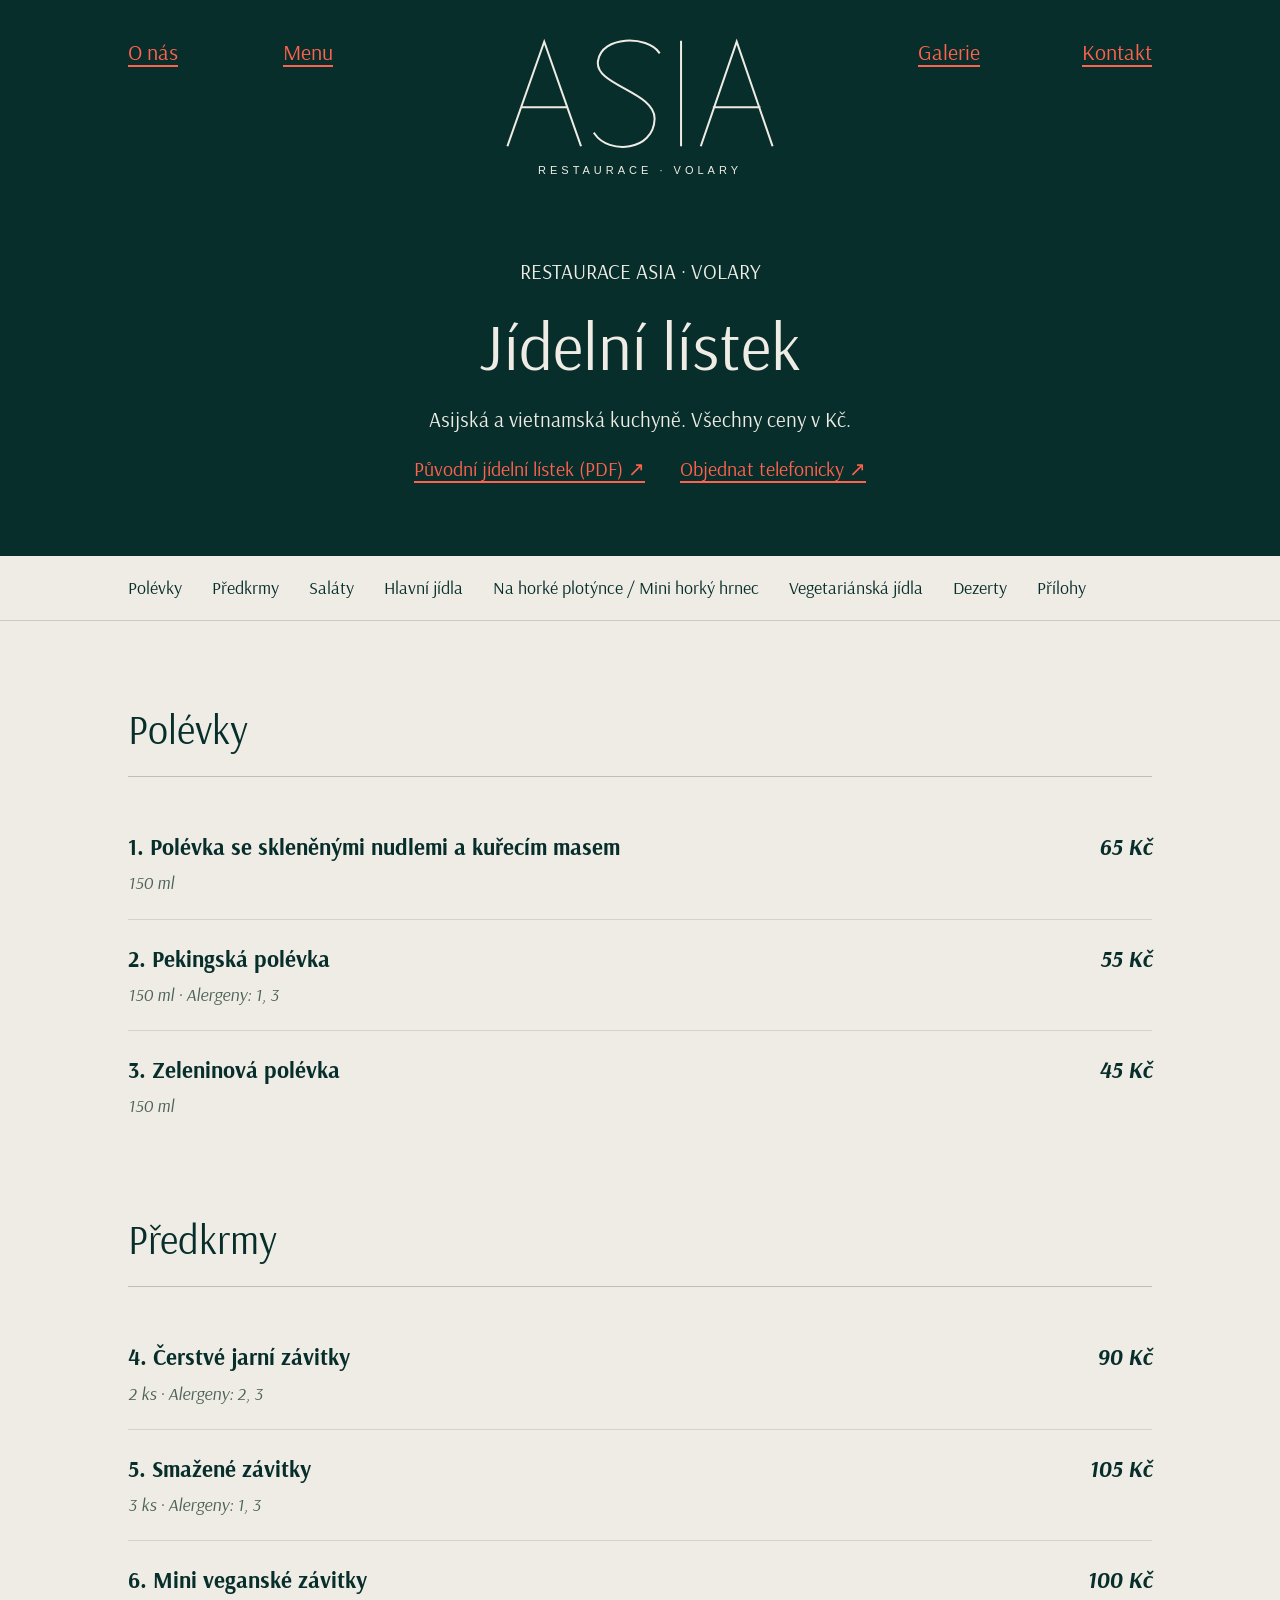
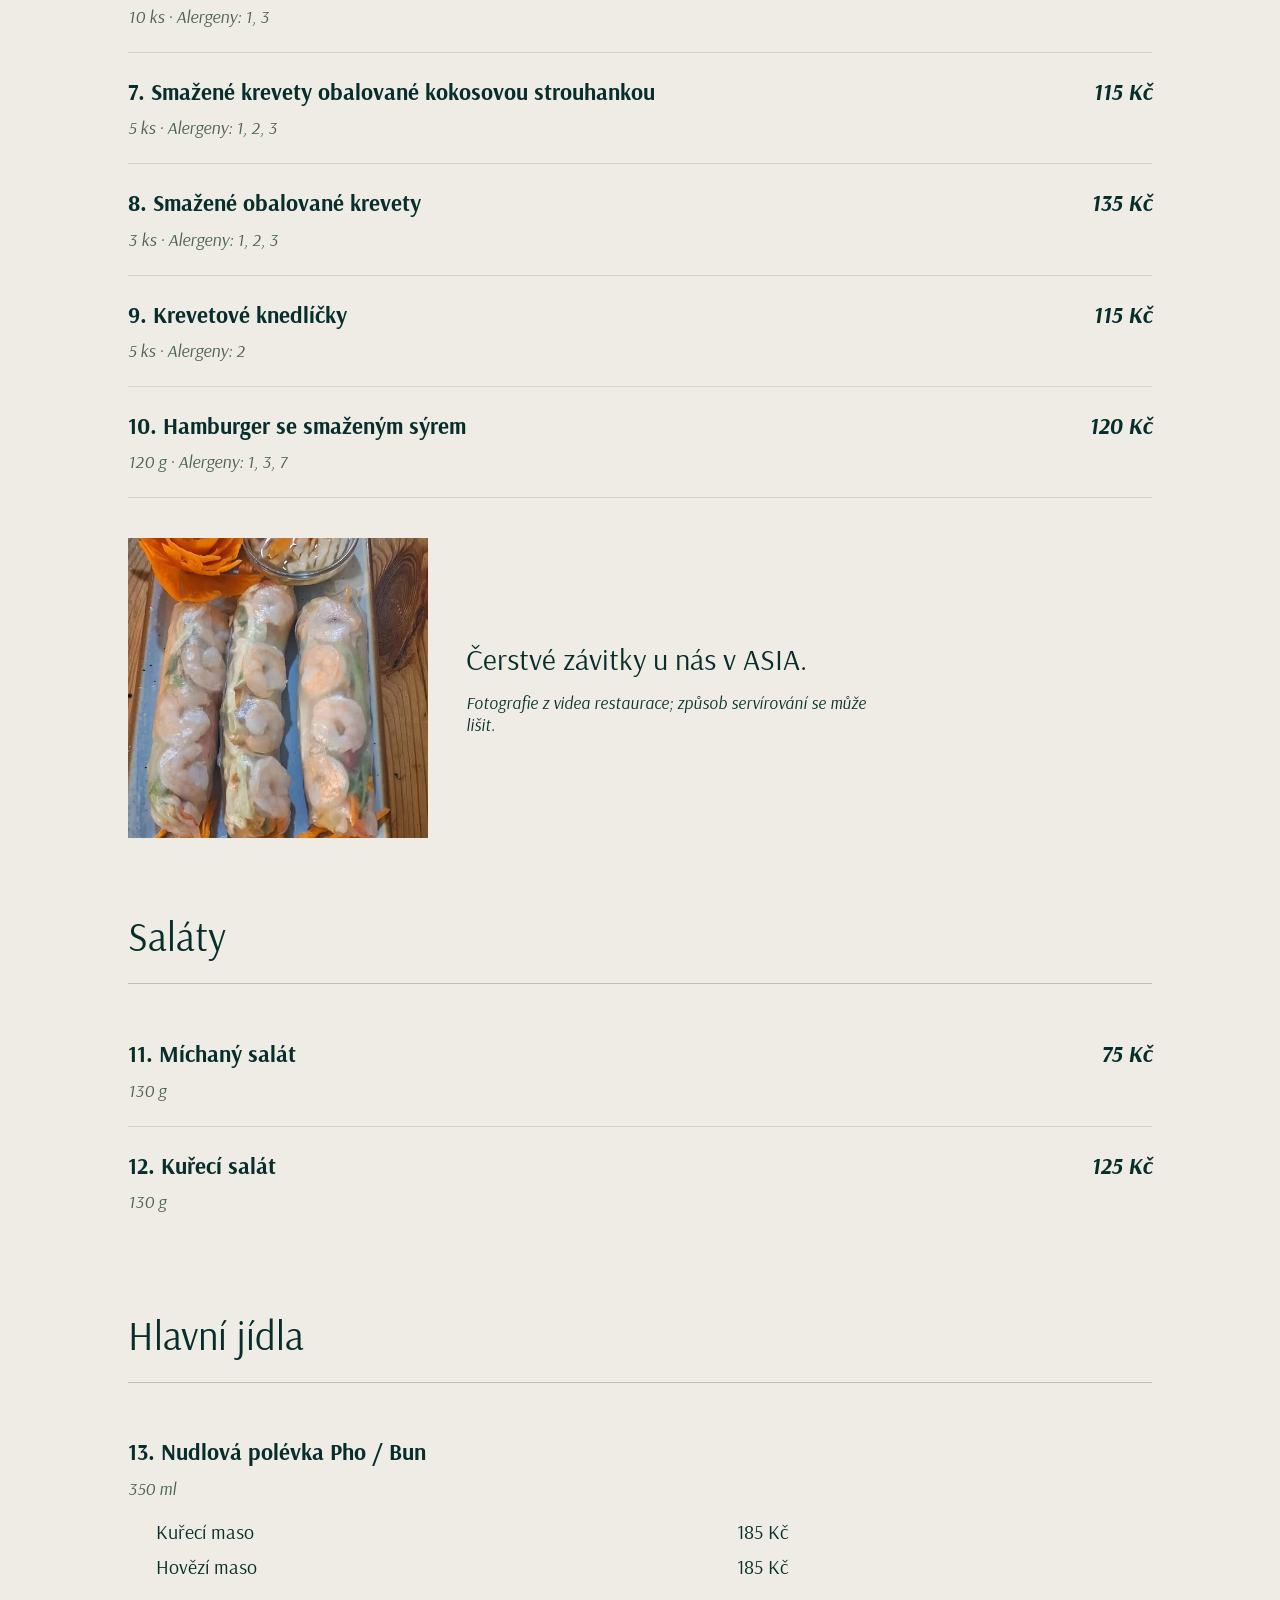
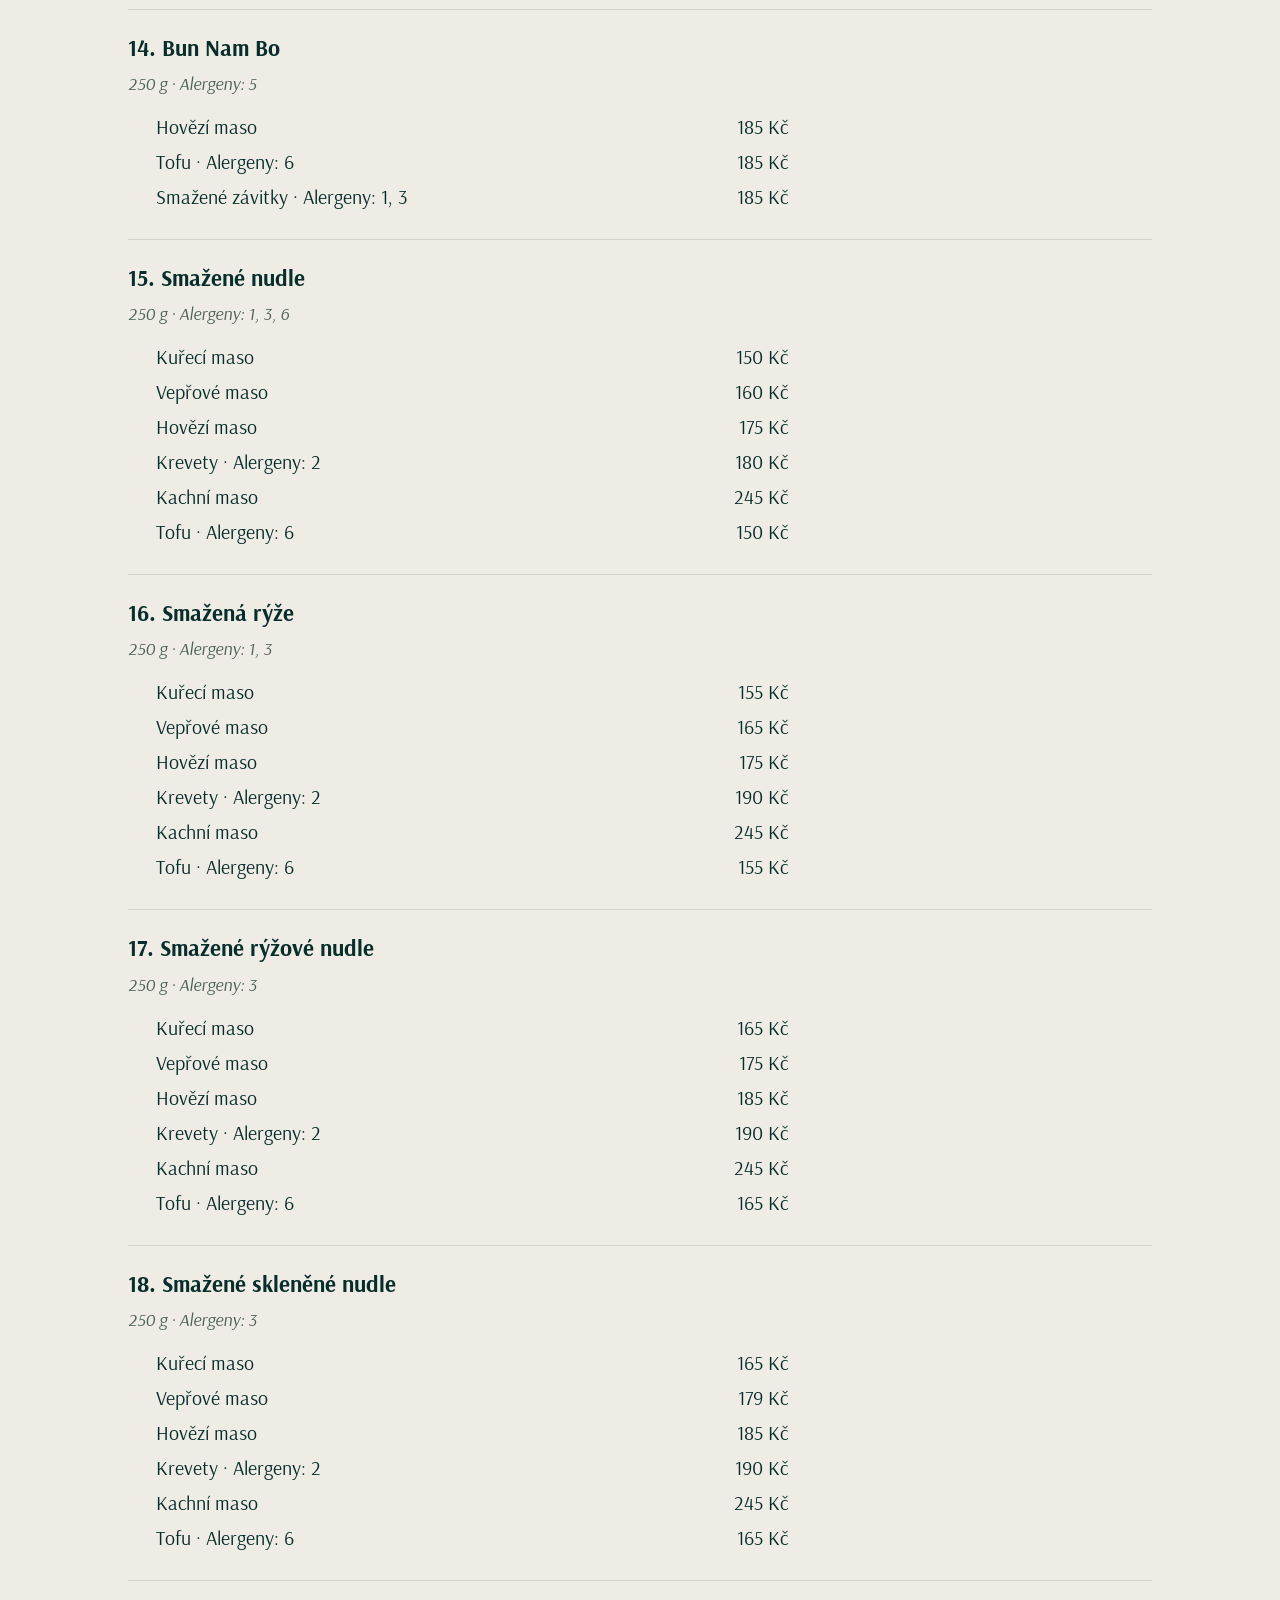
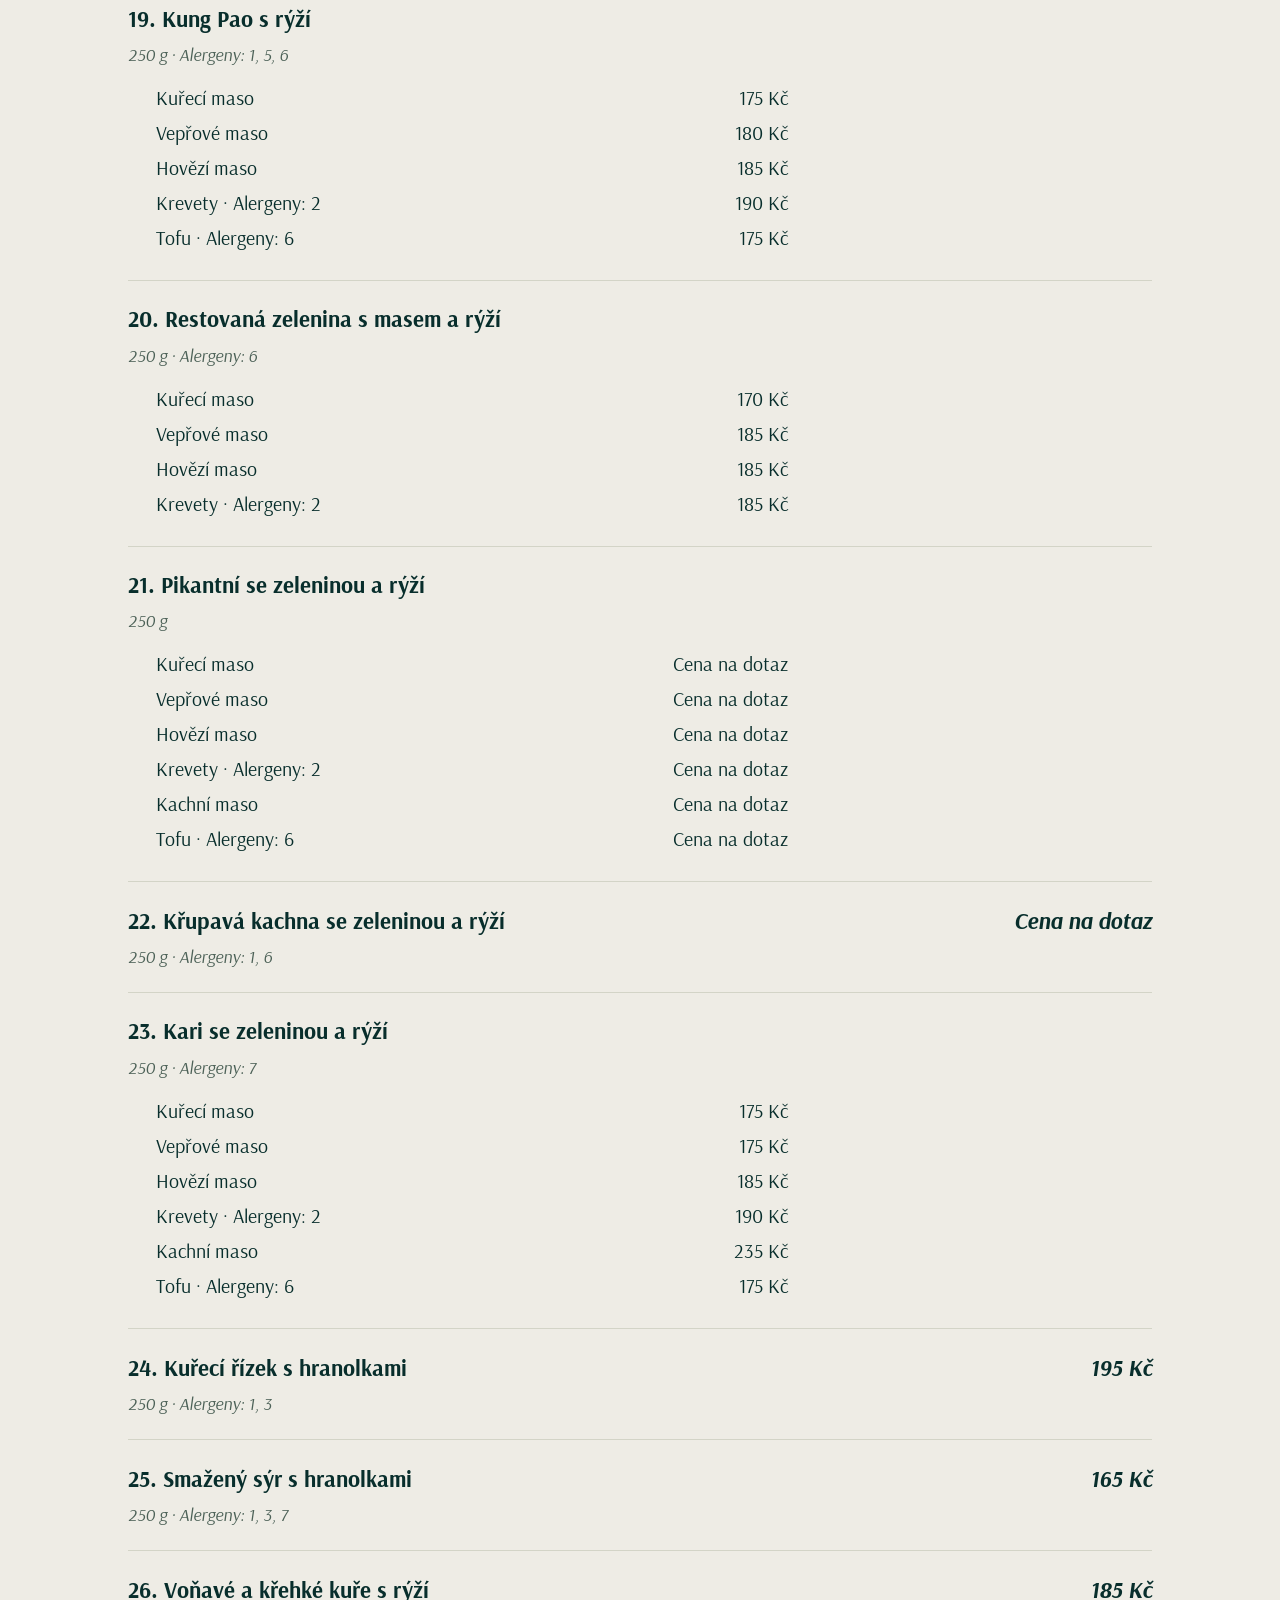
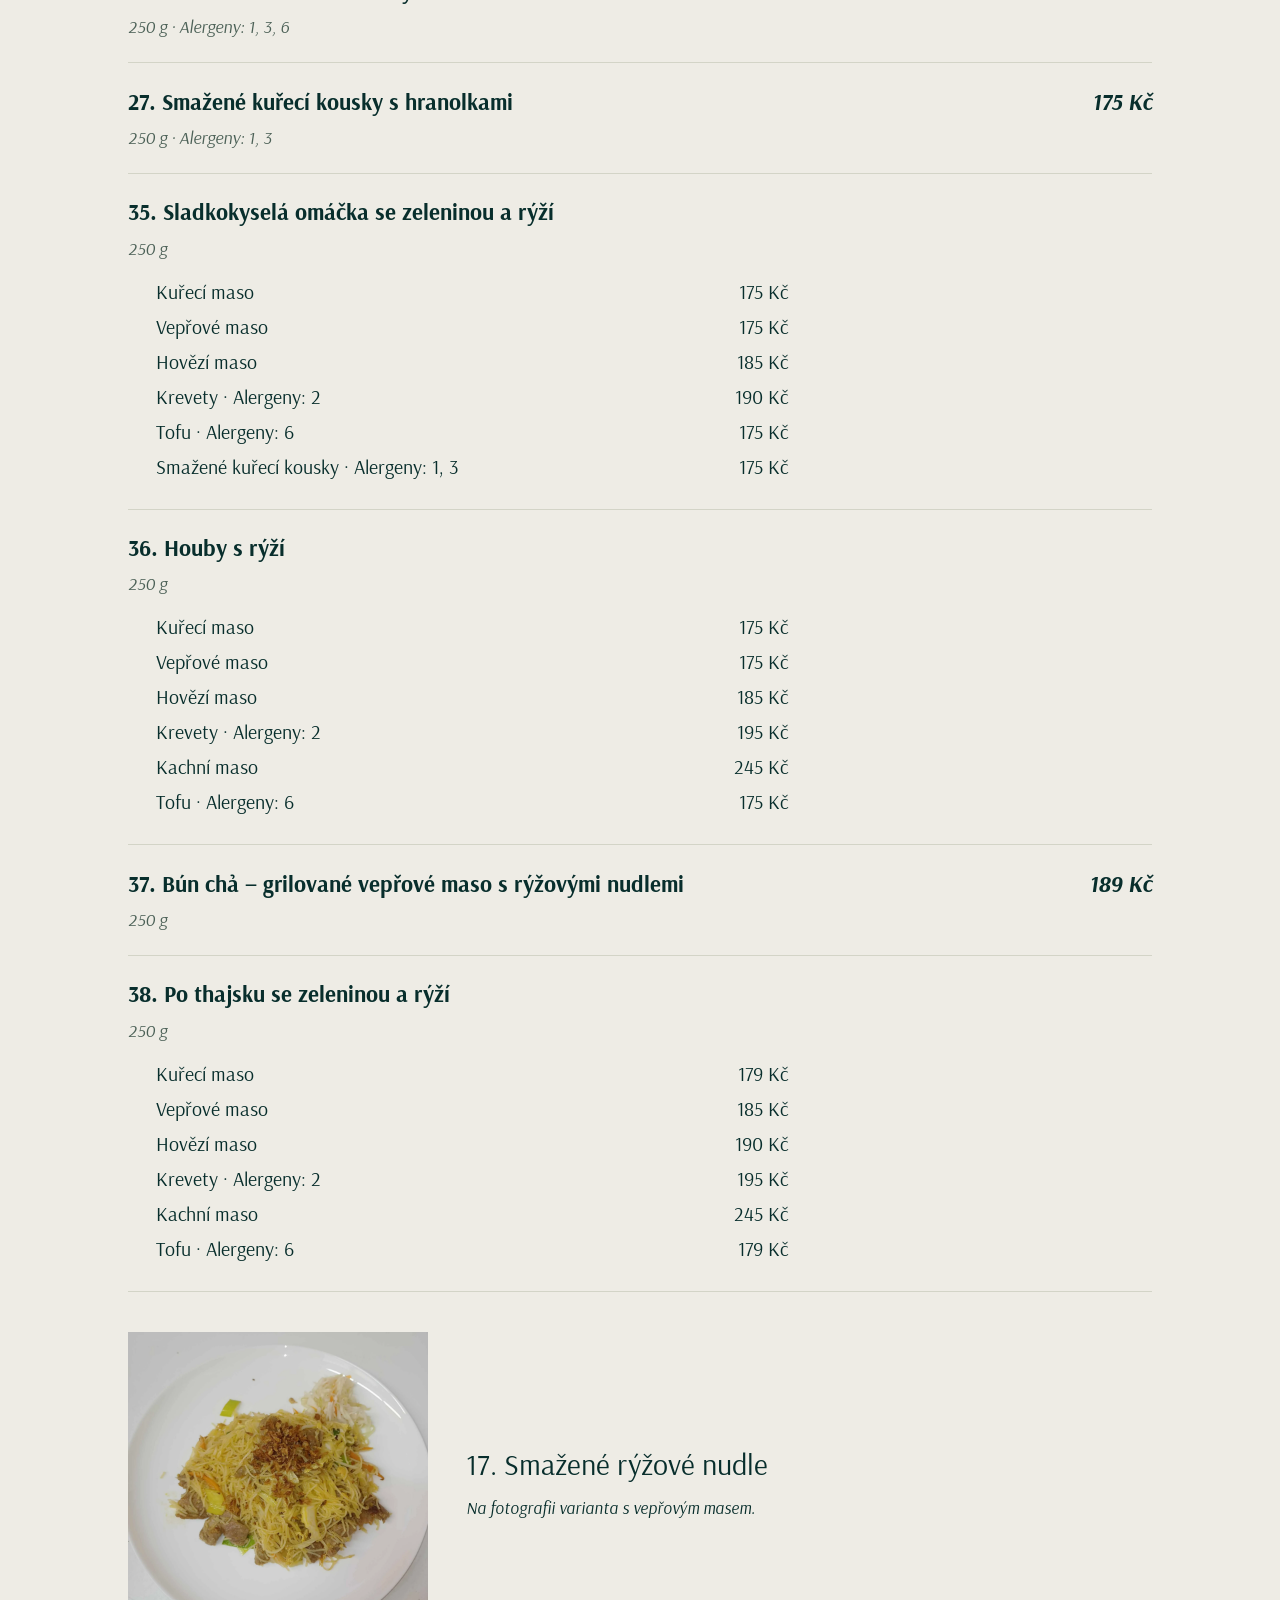
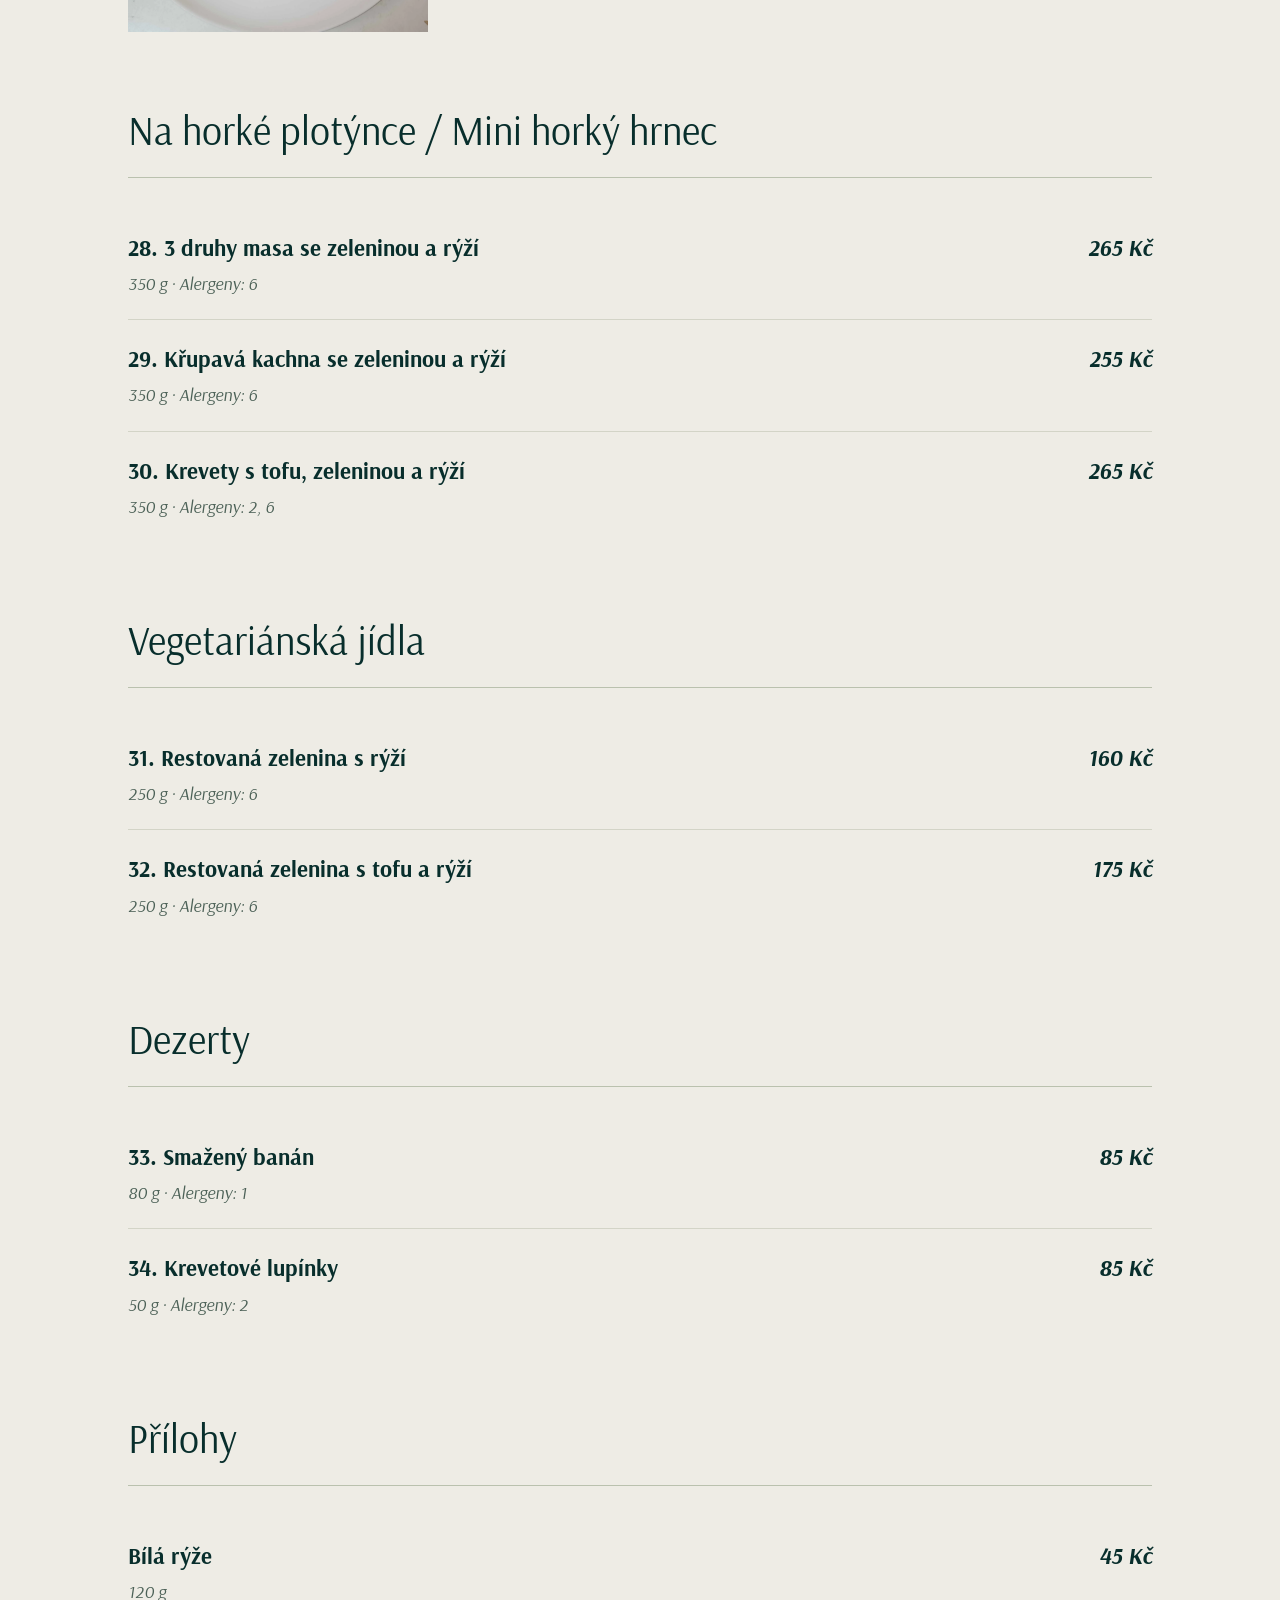
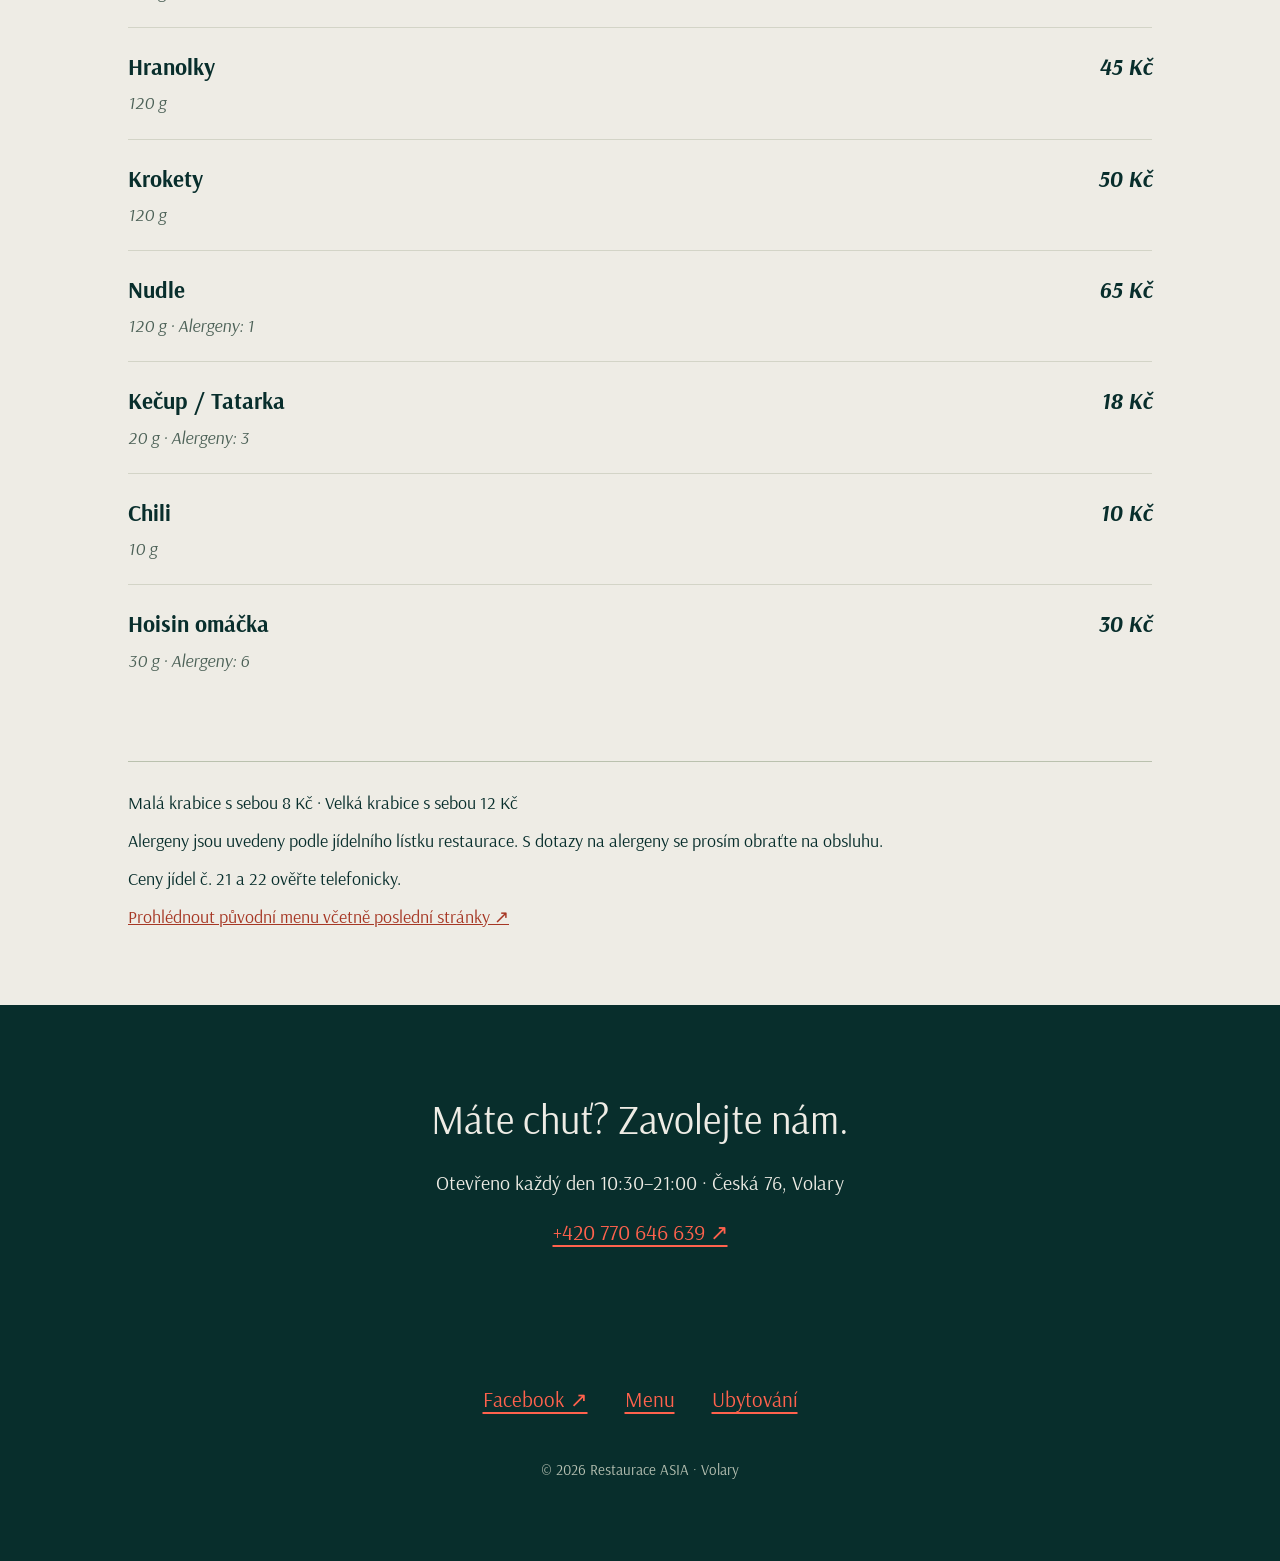
==== menu.html @ a1e53cc4 "add" ====
<!doctype html>
<html lang="cs" class="menu-route"><head><meta charset="utf-8"><meta name="viewport" content="width=device-width, initial-scale=1"><meta name="theme-color" content="#082e2c"><title>Menu · Restaurace ASIA, Volary</title><meta name="description" content="Kompletní jídelní lístek Restaurace ASIA: polévky, závitky, vietnamská a asijská jídla, přílohy a dezerty. Česká 76, Volary."><link rel="icon" href="./assets/favicon.svg" type="image/svg+xml"><link rel="preload" href="./fonts/Arsenal-Regular.woff2" as="font" type="font/woff2" crossorigin><link rel="stylesheet" href="./styles.css"><script src="./app.js" defer></script></head>
<body class="menu-page"><a class="skip-link" href="#main">Přejít k obsahu</a>  <header class="site-header frame">
    <nav class="nav-left" aria-label="Hlavní navigace">
      <a class="text-link" href="./index.html#o-nas">O nás</a>
      <a class="text-link" href="./menu.html" aria-current="page">Menu</a>
    </nav>
    <a class="brand" href="./index.html" aria-label="Restaurace ASIA — úvod">
      <img src="./assets/asia-mark.svg" alt="ASIA" width="296" height="124">
      <span>RESTAURACE · VOLARY</span>
    </a>
    <nav class="nav-right" aria-label="Další navigace">
      <a class="text-link" href="./index.html#galerie">Galerie</a>
      <a class="text-link" href="./index.html#kontakt">Kontakt</a>
    </nav>
    <button class="nav-toggle" type="button" aria-label="Otevřít navigaci" aria-expanded="false" aria-controls="mobile-nav"><span></span><span></span><span></span></button>
    <nav id="mobile-nav" class="mobile-nav" aria-label="Navigace na telefonu" hidden>
      <a href="./index.html#o-nas">O nás</a><a href="./menu.html" aria-current="page">Menu</a><a href="./index.html#galerie">Galerie</a><a href="./index.html#ubytovani">Ubytování</a><a href="./index.html#kontakt">Kontakt</a><a class="mobile-order" href="tel:+420770646639">Objednat telefonicky ↗</a>
    </nav>
  </header>
<main id="main" class="menu-document"><div class="menu-document-header frame"><p class="eyebrow">Restaurace ASIA · Volary</p><h1>Jídelní lístek</h1><p>Asijská a vietnamská kuchyně. Všechny ceny v Kč.</p><div class="document-links"><a class="text-link" href="./assets/menu-restaurace-asia.pdf" target="_blank" rel="noopener">Původní jídelní lístek (PDF) ↗</a><a class="text-link" href="tel:+420770646639">Objednat telefonicky ↗</a></div></div><nav class="menu-category-nav" aria-label="Kategorie jídelního lístku"><a href="#menu-soups">Polévky</a><a href="#menu-starters">Předkrmy</a><a href="#menu-salads">Saláty</a><a href="#menu-main">Hlavní jídla</a><a href="#menu-hotplate">Na horké plotýnce / Mini horký hrnec</a><a href="#menu-vegetarian">Vegetariánská jídla</a><a href="#menu-desserts">Dezerty</a><a href="#menu-sides">Přílohy</a></nav><div class="menu-paper"><div class="frame"><section class="menu-category" id="menu-soups" aria-labelledby="heading-soups"><h2 id="heading-soups">Polévky</h2><article class="document-dish" data-menu-id="1"><div class="dish-heading"><h3>1. Polévka se skleněnými nudlemi a kuřecím masem</h3><span class="dish-price">65 Kč</span></div><p class="dish-meta">150 ml</p></article><article class="document-dish" data-menu-id="2"><div class="dish-heading"><h3>2. Pekingská polévka</h3><span class="dish-price">55 Kč</span></div><p class="dish-meta">150 ml · Alergeny: 1, 3</p></article><article class="document-dish" data-menu-id="3"><div class="dish-heading"><h3>3. Zeleninová polévka</h3><span class="dish-price">45 Kč</span></div><p class="dish-meta">150 ml</p></article></section><section class="menu-category" id="menu-starters" aria-labelledby="heading-starters"><h2 id="heading-starters">Předkrmy</h2><article class="document-dish" data-menu-id="4"><div class="dish-heading"><h3>4. Čerstvé jarní závitky</h3><span class="dish-price">90 Kč</span></div><p class="dish-meta">2 ks · Alergeny: 2, 3</p></article><article class="document-dish" data-menu-id="5"><div class="dish-heading"><h3>5. Smažené závitky</h3><span class="dish-price">105 Kč</span></div><p class="dish-meta">3 ks · Alergeny: 1, 3</p></article><article class="document-dish" data-menu-id="6"><div class="dish-heading"><h3>6. Mini veganské závitky</h3><span class="dish-price">100 Kč</span></div><p class="dish-meta">10 ks · Alergeny: 1, 3</p></article><article class="document-dish" data-menu-id="7"><div class="dish-heading"><h3>7. Smažené krevety obalované kokosovou strouhankou</h3><span class="dish-price">115 Kč</span></div><p class="dish-meta">5 ks · Alergeny: 1, 2, 3</p></article><article class="document-dish" data-menu-id="8"><div class="dish-heading"><h3>8. Smažené obalované krevety</h3><span class="dish-price">135 Kč</span></div><p class="dish-meta">3 ks · Alergeny: 1, 2, 3</p></article><article class="document-dish" data-menu-id="9"><div class="dish-heading"><h3>9. Krevetové knedlíčky</h3><span class="dish-price">115 Kč</span></div><p class="dish-meta">5 ks · Alergeny: 2</p></article><article class="document-dish" data-menu-id="10"><div class="dish-heading"><h3>10. Hamburger se smaženým sýrem</h3><span class="dish-price">120 Kč</span></div><p class="dish-meta">120 g · Alergeny: 1, 3, 7</p></article><figure class="document-photo"><img src="./assets/fresh-rolls.webp" alt="Čerstvé jarní závitky z videa restaurace" width="720" height="1280" loading="lazy"><figcaption>Čerstvé závitky u nás v ASIA.<small>Fotografie z videa restaurace; způsob servírování se může lišit.</small></figcaption></figure></section><section class="menu-category" id="menu-salads" aria-labelledby="heading-salads"><h2 id="heading-salads">Saláty</h2><article class="document-dish" data-menu-id="11"><div class="dish-heading"><h3>11. Míchaný salát</h3><span class="dish-price">75 Kč</span></div><p class="dish-meta">130 g</p></article><article class="document-dish" data-menu-id="12"><div class="dish-heading"><h3>12. Kuřecí salát</h3><span class="dish-price">125 Kč</span></div><p class="dish-meta">130 g</p></article></section><section class="menu-category" id="menu-main" aria-labelledby="heading-main"><h2 id="heading-main">Hlavní jídla</h2><article class="document-dish" data-menu-id="13"><div class="dish-heading"><h3>13. Nudlová polévka Pho / Bun</h3></div><p class="dish-meta">350 ml</p><ul class="variant-list"><li><span>Kuřecí maso</span><span class="variant-price">185 Kč</span></li><li><span>Hovězí maso</span><span class="variant-price">185 Kč</span></li></ul></article><article class="document-dish" data-menu-id="14"><div class="dish-heading"><h3>14. Bun Nam Bo</h3></div><p class="dish-meta">250 g · Alergeny: 5</p><ul class="variant-list"><li><span>Hovězí maso</span><span class="variant-price">185 Kč</span></li><li><span>Tofu · Alergeny: 6</span><span class="variant-price">185 Kč</span></li><li><span>Smažené závitky · Alergeny: 1, 3</span><span class="variant-price">185 Kč</span></li></ul></article><article class="document-dish" data-menu-id="15"><div class="dish-heading"><h3>15. Smažené nudle</h3></div><p class="dish-meta">250 g · Alergeny: 1, 3, 6</p><ul class="variant-list"><li><span>Kuřecí maso</span><span class="variant-price">150 Kč</span></li><li><span>Vepřové maso</span><span class="variant-price">160 Kč</span></li><li><span>Hovězí maso</span><span class="variant-price">175 Kč</span></li><li><span>Krevety · Alergeny: 2</span><span class="variant-price">180 Kč</span></li><li><span>Kachní maso</span><span class="variant-price">245 Kč</span></li><li><span>Tofu · Alergeny: 6</span><span class="variant-price">150 Kč</span></li></ul></article><article class="document-dish" data-menu-id="16"><div class="dish-heading"><h3>16. Smažená rýže</h3></div><p class="dish-meta">250 g · Alergeny: 1, 3</p><ul class="variant-list"><li><span>Kuřecí maso</span><span class="variant-price">155 Kč</span></li><li><span>Vepřové maso</span><span class="variant-price">165 Kč</span></li><li><span>Hovězí maso</span><span class="variant-price">175 Kč</span></li><li><span>Krevety · Alergeny: 2</span><span class="variant-price">190 Kč</span></li><li><span>Kachní maso</span><span class="variant-price">245 Kč</span></li><li><span>Tofu · Alergeny: 6</span><span class="variant-price">155 Kč</span></li></ul></article><article class="document-dish" data-menu-id="17"><div class="dish-heading"><h3>17. Smažené rýžové nudle</h3></div><p class="dish-meta">250 g · Alergeny: 3</p><ul class="variant-list"><li><span>Kuřecí maso</span><span class="variant-price">165 Kč</span></li><li><span>Vepřové maso</span><span class="variant-price">175 Kč</span></li><li><span>Hovězí maso</span><span class="variant-price">185 Kč</span></li><li><span>Krevety · Alergeny: 2</span><span class="variant-price">190 Kč</span></li><li><span>Kachní maso</span><span class="variant-price">245 Kč</span></li><li><span>Tofu · Alergeny: 6</span><span class="variant-price">165 Kč</span></li></ul></article><article class="document-dish" data-menu-id="18"><div class="dish-heading"><h3>18. Smažené skleněné nudle</h3></div><p class="dish-meta">250 g · Alergeny: 3</p><ul class="variant-list"><li><span>Kuřecí maso</span><span class="variant-price">165 Kč</span></li><li><span>Vepřové maso</span><span class="variant-price">179 Kč</span></li><li><span>Hovězí maso</span><span class="variant-price">185 Kč</span></li><li><span>Krevety · Alergeny: 2</span><span class="variant-price">190 Kč</span></li><li><span>Kachní maso</span><span class="variant-price">245 Kč</span></li><li><span>Tofu · Alergeny: 6</span><span class="variant-price">165 Kč</span></li></ul></article><article class="document-dish" data-menu-id="19"><div class="dish-heading"><h3>19. Kung Pao s rýží</h3></div><p class="dish-meta">250 g · Alergeny: 1, 5, 6</p><ul class="variant-list"><li><span>Kuřecí maso</span><span class="variant-price">175 Kč</span></li><li><span>Vepřové maso</span><span class="variant-price">180 Kč</span></li><li><span>Hovězí maso</span><span class="variant-price">185 Kč</span></li><li><span>Krevety · Alergeny: 2</span><span class="variant-price">190 Kč</span></li><li><span>Tofu · Alergeny: 6</span><span class="variant-price">175 Kč</span></li></ul></article><article class="document-dish" data-menu-id="20"><div class="dish-heading"><h3>20. Restovaná zelenina s masem a rýží</h3></div><p class="dish-meta">250 g · Alergeny: 6</p><ul class="variant-list"><li><span>Kuřecí maso</span><span class="variant-price">170 Kč</span></li><li><span>Vepřové maso</span><span class="variant-price">185 Kč</span></li><li><span>Hovězí maso</span><span class="variant-price">185 Kč</span></li><li><span>Krevety · Alergeny: 2</span><span class="variant-price">185 Kč</span></li></ul></article><article class="document-dish" data-menu-id="21"><div class="dish-heading"><h3>21. Pikantní se zeleninou a rýží</h3></div><p class="dish-meta">250 g</p><ul class="variant-list"><li><span>Kuřecí maso</span><span class="variant-price">Cena na dotaz</span></li><li><span>Vepřové maso</span><span class="variant-price">Cena na dotaz</span></li><li><span>Hovězí maso</span><span class="variant-price">Cena na dotaz</span></li><li><span>Krevety · Alergeny: 2</span><span class="variant-price">Cena na dotaz</span></li><li><span>Kachní maso</span><span class="variant-price">Cena na dotaz</span></li><li><span>Tofu · Alergeny: 6</span><span class="variant-price">Cena na dotaz</span></li></ul></article><article class="document-dish" data-menu-id="22"><div class="dish-heading"><h3>22. Křupavá kachna se zeleninou a rýží</h3><span class="dish-price">Cena na dotaz</span></div><p class="dish-meta">250 g · Alergeny: 1, 6</p></article><article class="document-dish" data-menu-id="23"><div class="dish-heading"><h3>23. Kari se zeleninou a rýží</h3></div><p class="dish-meta">250 g · Alergeny: 7</p><ul class="variant-list"><li><span>Kuřecí maso</span><span class="variant-price">175 Kč</span></li><li><span>Vepřové maso</span><span class="variant-price">175 Kč</span></li><li><span>Hovězí maso</span><span class="variant-price">185 Kč</span></li><li><span>Krevety · Alergeny: 2</span><span class="variant-price">190 Kč</span></li><li><span>Kachní maso</span><span class="variant-price">235 Kč</span></li><li><span>Tofu · Alergeny: 6</span><span class="variant-price">175 Kč</span></li></ul></article><article class="document-dish" data-menu-id="24"><div class="dish-heading"><h3>24. Kuřecí řízek s hranolkami</h3><span class="dish-price">195 Kč</span></div><p class="dish-meta">250 g · Alergeny: 1, 3</p></article><article class="document-dish" data-menu-id="25"><div class="dish-heading"><h3>25. Smažený sýr s hranolkami</h3><span class="dish-price">165 Kč</span></div><p class="dish-meta">250 g · Alergeny: 1, 3, 7</p></article><article class="document-dish" data-menu-id="26"><div class="dish-heading"><h3>26. Voňavé a křehké kuře s rýží</h3><span class="dish-price">185 Kč</span></div><p class="dish-meta">250 g · Alergeny: 1, 3, 6</p></article><article class="document-dish" data-menu-id="27"><div class="dish-heading"><h3>27. Smažené kuřecí kousky s hranolkami</h3><span class="dish-price">175 Kč</span></div><p class="dish-meta">250 g · Alergeny: 1, 3</p></article><article class="document-dish" data-menu-id="35"><div class="dish-heading"><h3>35. Sladkokyselá omáčka se zeleninou a rýží</h3></div><p class="dish-meta">250 g</p><ul class="variant-list"><li><span>Kuřecí maso</span><span class="variant-price">175 Kč</span></li><li><span>Vepřové maso</span><span class="variant-price">175 Kč</span></li><li><span>Hovězí maso</span><span class="variant-price">185 Kč</span></li><li><span>Krevety · Alergeny: 2</span><span class="variant-price">190 Kč</span></li><li><span>Tofu · Alergeny: 6</span><span class="variant-price">175 Kč</span></li><li><span>Smažené kuřecí kousky · Alergeny: 1, 3</span><span class="variant-price">175 Kč</span></li></ul></article><article class="document-dish" data-menu-id="36"><div class="dish-heading"><h3>36. Houby s rýží</h3></div><p class="dish-meta">250 g</p><ul class="variant-list"><li><span>Kuřecí maso</span><span class="variant-price">175 Kč</span></li><li><span>Vepřové maso</span><span class="variant-price">175 Kč</span></li><li><span>Hovězí maso</span><span class="variant-price">185 Kč</span></li><li><span>Krevety · Alergeny: 2</span><span class="variant-price">195 Kč</span></li><li><span>Kachní maso</span><span class="variant-price">245 Kč</span></li><li><span>Tofu · Alergeny: 6</span><span class="variant-price">175 Kč</span></li></ul></article><article class="document-dish" data-menu-id="37"><div class="dish-heading"><h3>37. Bún chả – grilované vepřové maso s rýžovými nudlemi</h3><span class="dish-price">189 Kč</span></div><p class="dish-meta">250 g</p></article><article class="document-dish" data-menu-id="38"><div class="dish-heading"><h3>38. Po thajsku se zeleninou a rýží</h3></div><p class="dish-meta">250 g</p><ul class="variant-list"><li><span>Kuřecí maso</span><span class="variant-price">179 Kč</span></li><li><span>Vepřové maso</span><span class="variant-price">185 Kč</span></li><li><span>Hovězí maso</span><span class="variant-price">190 Kč</span></li><li><span>Krevety · Alergeny: 2</span><span class="variant-price">195 Kč</span></li><li><span>Kachní maso</span><span class="variant-price">245 Kč</span></li><li><span>Tofu · Alergeny: 6</span><span class="variant-price">179 Kč</span></li></ul></article><figure class="document-photo"><img src="./assets/rice-noodles.webp" alt="Smažené rýžové nudle s vepřovým masem a zeleninou" width="1800" height="1800" loading="lazy"><figcaption>17. Smažené rýžové nudle<small>Na fotografii varianta s vepřovým masem.</small></figcaption></figure></section><section class="menu-category" id="menu-hotplate" aria-labelledby="heading-hotplate"><h2 id="heading-hotplate">Na horké plotýnce / Mini horký hrnec</h2><article class="document-dish" data-menu-id="28"><div class="dish-heading"><h3>28. 3 druhy masa se zeleninou a rýží</h3><span class="dish-price">265 Kč</span></div><p class="dish-meta">350 g · Alergeny: 6</p></article><article class="document-dish" data-menu-id="29"><div class="dish-heading"><h3>29. Křupavá kachna se zeleninou a rýží</h3><span class="dish-price">255 Kč</span></div><p class="dish-meta">350 g · Alergeny: 6</p></article><article class="document-dish" data-menu-id="30"><div class="dish-heading"><h3>30. Krevety s tofu, zeleninou a rýží</h3><span class="dish-price">265 Kč</span></div><p class="dish-meta">350 g · Alergeny: 2, 6</p></article></section><section class="menu-category" id="menu-vegetarian" aria-labelledby="heading-vegetarian"><h2 id="heading-vegetarian">Vegetariánská jídla</h2><article class="document-dish" data-menu-id="31"><div class="dish-heading"><h3>31. Restovaná zelenina s rýží</h3><span class="dish-price">160 Kč</span></div><p class="dish-meta">250 g · Alergeny: 6</p></article><article class="document-dish" data-menu-id="32"><div class="dish-heading"><h3>32. Restovaná zelenina s tofu a rýží</h3><span class="dish-price">175 Kč</span></div><p class="dish-meta">250 g · Alergeny: 6</p></article></section><section class="menu-category" id="menu-desserts" aria-labelledby="heading-desserts"><h2 id="heading-desserts">Dezerty</h2><article class="document-dish" data-menu-id="33"><div class="dish-heading"><h3>33. Smažený banán</h3><span class="dish-price">85 Kč</span></div><p class="dish-meta">80 g · Alergeny: 1</p></article><article class="document-dish" data-menu-id="34"><div class="dish-heading"><h3>34. Krevetové lupínky</h3><span class="dish-price">85 Kč</span></div><p class="dish-meta">50 g · Alergeny: 2</p></article></section><section class="menu-category" id="menu-sides" aria-labelledby="heading-sides"><h2 id="heading-sides">Přílohy</h2><article class="document-dish" data-menu-id="rice"><div class="dish-heading"><h3>Bílá rýže</h3><span class="dish-price">45 Kč</span></div><p class="dish-meta">120 g</p></article><article class="document-dish" data-menu-id="fries"><div class="dish-heading"><h3>Hranolky</h3><span class="dish-price">45 Kč</span></div><p class="dish-meta">120 g</p></article><article class="document-dish" data-menu-id="croquettes"><div class="dish-heading"><h3>Krokety</h3><span class="dish-price">50 Kč</span></div><p class="dish-meta">120 g</p></article><article class="document-dish" data-menu-id="noodles"><div class="dish-heading"><h3>Nudle</h3><span class="dish-price">65 Kč</span></div><p class="dish-meta">120 g · Alergeny: 1</p></article><article class="document-dish" data-menu-id="sauce"><div class="dish-heading"><h3>Kečup / Tatarka</h3><span class="dish-price">18 Kč</span></div><p class="dish-meta">20 g · Alergeny: 3</p></article><article class="document-dish" data-menu-id="chilli"><div class="dish-heading"><h3>Chili</h3><span class="dish-price">10 Kč</span></div><p class="dish-meta">10 g</p></article><article class="document-dish" data-menu-id="hoisin"><div class="dish-heading"><h3>Hoisin omáčka</h3><span class="dish-price">30 Kč</span></div><p class="dish-meta">30 g · Alergeny: 6</p></article></section><div class="menu-footnotes"><p>Malá krabice s sebou 8 Kč · Velká krabice s sebou 12 Kč</p><p>Alergeny jsou uvedeny podle jídelního lístku restaurace. S dotazy na alergeny se prosím obraťte na obsluhu.</p><p>Ceny jídel č. 21 a 22 ověřte telefonicky.</p><p><a href="./assets/menu-restaurace-asia.pdf" target="_blank" rel="noopener">Prohlédnout původní menu včetně poslední stránky ↗</a></p></div></div></div><div class="menu-callout frame"><h2>Máte chuť? Zavolejte nám.</h2><p>Otevřeno každý den 10:30–21:00 · Česká 76, Volary</p><a class="text-link" href="tel:+420770646639">+420 770 646 639 ↗</a></div></main>  <footer class="site-footer frame"><div><a class="text-link" href="https://www.facebook.com/ktngh/?locale=cs_CZ" target="_blank" rel="noopener noreferrer">Facebook ↗</a><a class="text-link" href="./menu.html">Menu</a><a class="text-link" href="./index.html#ubytovani">Ubytování</a></div><p>© <span data-year>2026</span> Restaurace ASIA · Volary</p></footer>
</body></html>
---- styles.css ----
@font-face{font-family:Arsenal;src:url('./fonts/Arsenal-Regular.woff2') format('woff2');font-weight:400;font-style:normal;font-display:swap}
@font-face{font-family:Arsenal;src:url('./fonts/Arsenal-Bold.woff2') format('woff2');font-weight:700;font-style:normal;font-display:swap}
@font-face{font-family:Arsenal;src:url('./fonts/Arsenal-Italic.woff2') format('woff2');font-weight:400;font-style:italic;font-display:swap}
@font-face{font-family:Arsenal;src:url('./fonts/Arsenal-BoldItalic.woff2') format('woff2');font-weight:700;font-style:italic;font-display:swap}
:root{--green:#082e2c;--paper:#eeece5;--coral:#ff624d;--orange:#f39710;--olive:#596946;--wood:#e7decd;--width:1024px;--gutter:24px}
*,*::before,*::after{box-sizing:border-box}html{scroll-behavior:smooth;scroll-padding-top:24px}body{margin:0;background:var(--green);color:var(--paper);font-family:Arsenal,Arial,sans-serif;font-size:22px;line-height:1.45;-webkit-font-smoothing:antialiased}body.modal-open{overflow:hidden}button,a{-webkit-tap-highlight-color:transparent}button,input{font:inherit}button{color:inherit;cursor:pointer}a{color:inherit}img{display:block;max-width:100%;height:auto}h1,h2,h3,p,figure{margin:0}h1,h2,h3{font-weight:400}button{border:0;background:none}::selection{background:var(--coral);color:var(--green)}:focus-visible{outline:2px solid var(--coral);outline-offset:6px}a,button{touch-action:manipulation}.frame{width:min(var(--width),calc(100% - var(--gutter)*2));margin-inline:auto}.centered{text-align:center}.text-link{color:var(--coral);text-decoration:underline;text-decoration-thickness:2px;text-underline-offset:5px;transition:color .2s,text-underline-offset .2s}.text-link:hover{color:var(--orange);text-underline-offset:9px}.skip-link{position:fixed;top:-100px;left:12px;z-index:20;background:var(--paper);color:var(--green);padding:10px 18px}.skip-link:focus{top:12px}.eyebrow{text-transform:uppercase;font-size:18px;font-weight:400;line-height:1.4}.statement{font-size:40px;line-height:1.24;letter-spacing:-.35px}.light-surface{background:var(--paper);color:var(--green)}.warm-surface{background:var(--wood);color:var(--green)}.light-surface .text-link,.warm-surface .text-link{color:#aa3928}.light-surface .text-link:hover,.warm-surface .text-link:hover{color:var(--green)}
/* Flanking navigation and a thin, independently drawn ASIA wordmark. */
.site-header{position:relative;display:grid;grid-template-columns:1fr 270px 1fr;gap:35px;min-height:212px;padding-top:37px;align-items:start}.brand{display:block;text-align:center;text-decoration:none}.brand img{width:270px;height:113px;object-fit:contain}.brand span{display:block;font-family:Arial,sans-serif;font-size:11px;letter-spacing:4px;margin-top:13px}.nav-left,.nav-right{display:flex;justify-content:space-between;align-items:center;gap:20px;padding-top:0;font-size:22px}.nav-left{padding-right:42px;justify-content:flex-start;gap:105px}.nav-right{padding-left:108px;font-size:22px}.nav-toggle,.mobile-nav{display:none}.mobile-nav[hidden]{display:none}
/* The reference's typographic hero and scattered badges. */
.hero{position:relative;min-height:620px}.hero-title{position:absolute;top:79px;left:25%;width:50%;text-align:center}.hero h1{font-size:66px;line-height:1.27;letter-spacing:-1px}.order-link{display:inline-block;margin-top:25px;font-size:21px}.order-link span{display:inline-block;transition:transform .2s}.order-link:hover span{transform:translate(3px,-3px)}.sticker{position:absolute;display:flex;align-items:center;justify-content:center;flex-direction:column;text-align:center;color:var(--green);z-index:2;line-height:1.05;pointer-events:none;font-weight:400}.circle{border-radius:50%;width:160px;height:160px;background:var(--orange)}.oval{border-radius:50%;width:110px;height:146px;background:var(--orange)}.burst{width:195px;height:146px;background:var(--coral);color:var(--paper);clip-path:polygon(50% 0,60% 11%,74% 4%,78% 20%,93% 20%,91% 37%,100% 50%,89% 61%,93% 79%,77% 81%,73% 96%,59% 89%,50% 100%,40% 88%,24% 96%,21% 80%,6% 80%,9% 63%,0 50%,11% 38%,6% 21%,23% 20%,26% 4%,40% 12%)}.olive{background:var(--olive);color:var(--green)}.cream{background:var(--paper);color:var(--green)}.sticker small{font-size:11px;letter-spacing:1.2px;line-height:1.5}.hello{left:0;top:-48px;font-family:Arial,sans-serif;font-size:37px;line-height:1;letter-spacing:-2px;transform:rotate(18deg);font-weight:300}.appetite{left:-47px;top:199px;font-size:26px;transform:rotate(-24deg)}.seats{left:211px;top:318px;background:var(--paper);transform:rotate(20deg)}.seats strong{font-size:56px;font-weight:400}.seats small{font-size:12px;letter-spacing:0}.asia-seal{right:-56px;top:-5px;background:var(--paper);width:154px;height:154px;transform:rotate(17deg)}.asia-seal>span{font-family:Arial,sans-serif;font-size:39px;font-weight:300;letter-spacing:2px}.asia-seal small{font-size:9px;letter-spacing:.5px;margin-top:12px}.hours{right:16px;top:200px;transform:rotate(-18deg);width:116px;height:148px}.hours strong{font-weight:400;font-size:30px;margin-top:8px;line-height:1.1}.bowl-badge{left:623px;top:306px;width:181px;height:181px;transform:rotate(-12deg)}.bowl-badge svg{width:126px;height:126px}
/* Wide text / tall real food photograph, with imagery first on mobile. */
.introduction{display:grid;grid-template-columns:1fr 1fr;gap:80px;padding-bottom:170px;align-items:start}.intro-copy{padding-top:96px}.intro-copy .statement{margin-top:32px}.intro-copy>.text-link{display:inline-block;margin-top:42px}.intro-photo{position:relative;height:695px}.intro-photo>img{width:100%;height:100%;object-fit:cover;object-position:54% 55%}.photo-seal{right:-55px;top:-29px;width:163px;height:163px;transform:rotate(23deg)}.photo-seal span{font-family:Arial,sans-serif;font-size:44px;font-weight:300;letter-spacing:5px}.photo-burst{left:-114px;bottom:14px;transform:rotate(-23deg);font-size:24px}
/* A readable restaurant menu: flowing rows, never product cards. */
.menu-preview{padding:68px 0 64px}.featured-menu{margin-top:56px}.featured-dish{margin-bottom:48px}.featured-dish:last-child{margin-bottom:0}.dish-heading{display:flex;align-items:baseline;justify-content:space-between;gap:24px}.dish-heading h3{font-weight:700;font-size:24px;line-height:1.4;text-transform:uppercase}.dish-price{white-space:nowrap;font-size:24px;font-weight:700;font-style:italic}.featured-dish .dish-note{font-style:italic;font-size:24px;margin-top:12px;line-height:1.45}.dish-portion{display:inline-flex;background:var(--orange);clip-path:polygon(50% 0,65% 13%,83% 4%,88% 25%,100% 35%,92% 51%,100% 70%,80% 76%,75% 97%,55% 91%,39% 100%,27% 82%,7% 85%,11% 62%,0 48%,16% 33%,11% 15%,34% 17%);align-items:center;justify-content:center;min-width:72px;height:45px;font-size:18px;font-weight:400;transform:rotate(-9deg);vertical-align:middle;margin-left:12px;text-transform:none}.menu-more{margin-top:58px;font-size:24px}.menu-preview .eyebrow{margin-bottom:4px}
/* An edge-to-edge strip whose photography supplies the colour. */
.restaurant-copy{padding-top:120px;padding-bottom:98px}.restaurant-copy .statement{max-width:975px;margin:34px auto 26px}.gallery-strip{display:flex;gap:22px;width:100%;overflow-x:auto;overscroll-behavior-inline:contain;scrollbar-width:none;scroll-snap-type:x proximity}.gallery-strip::-webkit-scrollbar{display:none}.gallery-image{padding:0;display:block;flex:none;height:510px;scroll-snap-align:center;overflow:hidden;text-align:left}.gallery-image.portrait{width:270px}.gallery-image.landscape{width:690px}.gallery-image img{width:100%;height:100%;object-fit:cover;transition:transform .45s}.gallery-image:hover img{transform:scale(1.025)}.gallery-image:focus-visible{outline-offset:-5px}.gallery-controls{display:flex;align-items:center;justify-content:space-between;margin-top:20px;font-size:16px;color:#bebfb1}.gallery-controls>div{display:flex;gap:16px}.gallery-controls button{padding:3px 10px;font-size:30px;line-height:1.1;color:var(--coral);transition:transform .2s}.gallery-controls button:hover{transform:translateX(3px);color:var(--orange)}
.social-section{padding-top:122px;padding-bottom:94px}.social-section h2{font-size:40px;line-height:1.25;margin-bottom:11px}.food-collage{position:relative;min-height:661px;margin-top:65px}.social-photo{position:absolute}.social-photo>img{width:100%;height:100%;object-fit:cover}.rolls{left:0;top:0;width:380px;height:535px}.rolls>img{object-position:center}.noodles{left:535px;top:96px;width:370px;height:460px}.noodles>img{object-position:center}.food-sticker{right:-65px;top:-86px;width:165px;height:165px;transform:rotate(20deg);font-size:33px;background:var(--orange)}.collage-seal{left:260px;top:444px;width:153px;height:153px;transform:rotate(-13deg)}.collage-seal>span,.contact-seal>span{font-family:Arial,sans-serif;font-size:39px;font-weight:300;letter-spacing:2px}.collage-seal small,.contact-seal small{font-size:10px;margin-top:12px;letter-spacing:.7px}.video-button{position:absolute;bottom:18px;left:22px;right:22px;display:flex;align-items:center;justify-content:center;gap:10px;padding:9px 16px;background:var(--green);color:var(--paper);border:1px solid var(--paper);font-size:20px;transition:background .2s,color .2s}.video-button>span{font-size:30px;line-height:1}.video-button:hover{background:var(--coral);color:var(--green)}.video-fallback{position:absolute;bottom:65px;left:22px;background:var(--green);padding:8px;font-size:17px}
/* ASIA's own hospitality service, in the warmth of its real room materials. */
.accommodation{padding:100px 0 91px}.stay-layout{display:grid;grid-template-columns:390px 1fr;gap:115px;align-items:center}.stay-photo{position:relative}.stay-photo>img{width:100%;height:465px;object-fit:cover}.stay-photo figcaption{font-size:14px;margin-top:10px;color:#5c6659}.stay-badge{right:-82px;bottom:33px;font-size:22px;transform:rotate(-16deg);width:175px;height:134px}.stay-copy .eyebrow{margin-bottom:27px}.stay-copy h2{font-size:50px;line-height:1.1;letter-spacing:-.5px}.stay-copy>p:not(.eyebrow){font-size:23px;line-height:1.45;max-width:450px;margin:28px 0}.stay-copy>.text-link{display:inline-block}.stay-post{display:block;font-size:16px;text-underline-offset:4px;margin-top:23px;color:#4e6355}.stay-post:hover{color:var(--green)}
/* The outlined contact panel overlaps images, as in the blueprint. */
.contact-section{position:relative;min-height:1175px;margin-top:90px}.contact-photo{position:absolute;object-fit:cover}.facade{left:0;top:0;width:380px;height:270px;object-position:center}.table{left:535px;top:95px;width:370px;height:370px}.contact-panel{position:absolute;top:250px;left:calc(50% - 224px);width:448px;min-height:562px;border:1px solid var(--paper);background:var(--green);text-align:center;padding:38px 28px 42px;z-index:2}.contact-panel h2{font-size:40px;line-height:1.25;margin-bottom:45px}.contact-panel address{font-style:normal;font-size:24px;line-height:1.45}.contact-details{margin-top:34px;font-size:24px;line-height:1.45}.contact-details a{text-decoration:none}.contact-details a:hover{color:var(--coral)}.contact-links{display:flex;flex-direction:column;gap:6px;margin-top:30px;font-size:24px}.contact-seal{left:-75px;top:-64px;width:153px;height:153px;transform:rotate(-17deg)}.contact-hours{bottom:30px;left:-94px;transform:rotate(-17deg);font-size:32px;width:110px;height:142px}.salad{right:0;top:679px;width:350px;height:350px}.contact-asia{left:21px;top:876px;width:180px;height:180px;font-family:Arial,sans-serif;font-size:42px;font-weight:300;letter-spacing:4px;transform:rotate(22deg)}.contact-greeting{top:921px;left:272px;width:202px;height:146px;font-size:25px;transform:rotate(-21deg)}
.site-footer{padding:35px 0 80px;display:flex;flex-direction:column;align-items:center;gap:45px;text-align:center}.site-footer>div{display:flex;gap:37px;font-size:21px}.site-footer>p{font-size:15px;color:#b7c1b3}
/* Accessible photograph and video viewers. */
dialog{color:var(--paper);border:1px solid var(--paper);background:var(--green);padding:24px;max-width:calc(100vw - 32px);max-height:calc(100dvh - 32px)}dialog::backdrop{background:rgb(3 22 20 / .92)}.dialog-close{position:absolute;top:10px;right:12px;z-index:3;display:grid;place-items:center;width:44px;height:44px;background:var(--green);color:var(--paper);border:1px solid var(--paper);font-family:Arial,sans-serif;font-size:20px}.dialog-close:hover{color:var(--coral)}.photo-dialog{width:max-content;max-width:calc(100vw - 32px);padding-top:58px}.photo-dialog figure img{max-width:min(1100px,calc(100vw - 82px));max-height:calc(100dvh - 215px);width:auto;height:auto;object-fit:contain;margin:auto}.photo-dialog figcaption{font-size:17px;text-align:center;margin:15px 0 8px;max-width:700px}.viewer-controls{display:flex;align-items:center;justify-content:center;gap:30px}.viewer-controls button{font-size:29px;width:44px;height:44px;color:var(--coral)}.viewer-count{font-size:16px}.video-dialog{width:500px;padding-top:70px;text-align:center}.video-dialog h2{font-size:26px;margin-bottom:20px}.video-embed{aspect-ratio:9/13;max-height:64dvh;width:100%}.video-embed iframe{width:100%;height:100%;border:0}.video-dialog>p{font-size:18px;margin-top:16px}
/* The complete menu is a plain document, with all prices visible. */
.menu-route{scroll-behavior:auto}.menu-page .site-header{min-height:215px}.menu-document{padding-bottom:70px}.menu-document-header{padding:42px 0 73px;text-align:center}.menu-document-header h1{font-size:66px;line-height:1.2;margin:12px 0 18px}.menu-document-header p{font-size:21px;margin-bottom:20px}.menu-document-header .document-links{display:flex;justify-content:center;gap:35px;font-size:20px}.menu-category-nav{position:sticky;top:0;z-index:5;display:flex;overflow-x:auto;gap:30px;background:var(--paper);color:var(--green);padding:19px max(var(--gutter),calc((100% - var(--width))/2));border-bottom:1px solid #cccbbb;scrollbar-width:thin;white-space:nowrap;font-size:18px;scroll-padding-inline:24px}.menu-category-nav a{text-decoration:none;text-underline-offset:6px}.menu-category-nav a:hover,.menu-category-nav a:focus-visible{color:#a63724;text-decoration:underline}.menu-paper{background:var(--paper);color:var(--green);padding:40px 0 75px}.menu-category{scroll-margin-top:100px;padding:45px 0 30px}.menu-category h2{font-size:40px;line-height:1.15;border-bottom:1px solid #bac1ae;padding-bottom:24px;margin-bottom:31px}.document-dish{padding:22px 0;border-bottom:1px solid #d3d4c7}.document-dish:last-child{border-bottom:0}.document-dish .dish-heading h3{font-size:23px;text-transform:none;max-width:850px}.document-dish .dish-price{font-size:23px}.document-dish .dish-meta{font-size:18px;font-style:italic;margin-top:7px;color:#4c6157}.variant-list{list-style:none;padding:0 0 0 28px;margin:15px 0 0;max-width:660px;font-size:20px}.variant-list li{display:flex;align-items:baseline;justify-content:space-between;gap:20px;margin:6px 0}.variant-list .variant-price{white-space:nowrap}.document-photo{margin:40px 0 0;display:grid;grid-template-columns:300px 1fr;gap:38px;align-items:center}.document-photo img{width:300px;height:300px;object-fit:cover}.document-photo figcaption{font-size:30px;max-width:420px;line-height:1.3}.document-photo small{display:block;font-size:17px;margin-top:13px;font-style:italic}.menu-footnotes{border-top:1px solid #bac1ae;margin-top:35px;padding-top:28px;font-size:18px}.menu-footnotes p+p{margin-top:12px}.menu-footnotes a{color:#a63724}.menu-callout{text-align:center;padding:85px 0 30px}.menu-callout h2{font-size:40px;margin-bottom:20px}.menu-callout p{margin-bottom:20px;font-size:20px}
@media(min-width:1700px){.hero{min-height:650px}}
@media(max-width:1200px){.site-header{gap:25px;grid-template-columns:1fr 240px 1fr}.brand img{width:240px;height:101px;margin:auto}.nav-left{padding-right:0;gap:65px}.nav-right{padding-left:40px;font-size:20px;gap:13px}.asia-seal{right:0}.appetite{left:0}.photo-seal{right:-12px}.intro-photo .photo-burst{left:-55px}.introduction{gap:60px}.bowl-badge{left:auto;right:20%}.hero .hours{right:3%}.food-sticker{right:-10px}.stay-layout{gap:80px;grid-template-columns:36% 1fr}.noodles{left:auto;right:10%}.table{left:auto;right:10%}}
@media(max-width:900px){.site-header{grid-template-columns:1fr 210px 1fr;gap:22px}.brand img{width:210px;height:88px}.brand span{font-size:9px;letter-spacing:3px}.nav-left{font-size:19px;gap:35px}.nav-right{font-size:19px;gap:12px;padding-left:10px}.hero-title{left:18%;width:64%}.hero h1{font-size:60px}.hero .hello{width:130px;height:130px;font-size:30px}.hero .asia-seal{width:125px;height:125px}.hero .asia-seal>span{font-size:31px}.hero .asia-seal small{font-size:7px}.hero .appetite{width:160px;height:128px;font-size:24px}.seats{left:18%;top:344px;width:95px;height:125px}.hero .bowl-badge{width:144px;height:144px;right:23%;top:359px}.hero .hours{top:254px;width:95px;height:125px}.hero .hours strong{font-size:25px}.introduction{gap:40px}.statement{font-size:34px}.intro-copy{padding-top:55px}.intro-photo{height:640px}.photo-seal{width:120px;height:120px;right:0}.photo-seal span{font-size:31px}.photo-burst{width:150px;height:120px;font-size:21px!important;bottom:30px}.dish-heading h3{font-size:22px}.featured-dish .dish-note,.dish-price{font-size:22px}.restaurant-copy{padding-top:100px}.social-photo.rolls{width:42%;height:520px}.social-photo.noodles{width:40%;right:2%;height:400px}.collage-seal{left:30%;width:125px;height:125px;top:458px}.food-sticker{width:130px;height:130px;font-size:27px}.stay-layout{grid-template-columns:40% 1fr;gap:60px}.stay-copy h2{font-size:43px}.stay-copy>p:not(.eyebrow){font-size:21px}.stay-badge{right:-40px;width:147px;height:114px;font-size:20px}.facade{width:40%;height:240px}.table{width:40%;height:300px;right:3%}.contact-panel{top:240px}.salad{width:310px;height:310px;top:733px}.contact-asia{left:0;width:145px;height:145px}.contact-greeting{left:200px;top:963px;width:185px;height:136px}}
@media(max-width:700px){:root{--gutter:22px}body{font-size:21px}.site-header{display:flex;justify-content:space-between;align-items:flex-start;min-height:166px;padding-top:28px;gap:0}.brand img{width:151px;height:64px}.brand span{font-size:8px;letter-spacing:2px;margin-top:10px}.nav-left,.nav-right{display:none}.nav-toggle{display:flex;position:relative;width:44px;height:44px;flex-direction:column;justify-content:center;gap:7px;padding:6px 0;margin-top:0;z-index:12}.nav-toggle span{width:34px;height:2px;background:var(--paper);transition:transform .2s,opacity .2s}.nav-toggle[aria-expanded=true] span:nth-child(1){transform:translateY(9px) rotate(45deg)}.nav-toggle[aria-expanded=true] span:nth-child(2){opacity:0}.nav-toggle[aria-expanded=true] span:nth-child(3){transform:translateY(-9px) rotate(-45deg)}.mobile-nav:not([hidden]){display:flex;position:fixed;inset:0;z-index:10;background:var(--green);padding:120px 30px 35px;flex-direction:column;gap:21px;overflow:auto}.mobile-nav a{font-size:34px;text-decoration:none;width:fit-content}.mobile-nav a:hover{color:var(--coral)}.mobile-nav .mobile-order{font-size:22px;color:var(--coral);margin-top:20px;text-decoration:underline;text-underline-offset:6px}.hero{min-height:370px}.hero-title{position:relative;top:33px;left:0;width:100%;text-align:left;z-index:1}.hero h1{font-size:48px;line-height:1.22;letter-spacing:-.5px}.order-link{margin-top:24px;font-size:20px}.hero .hello,.hero .hours,.hero .seats,.hero .bowl-badge{display:none}.hero .appetite{left:auto;right:-2px;top:170px;width:121px;height:100px;font-size:20px;transform:rotate(-20deg)}.hero .asia-seal{top:-12px;right:5px;width:84px;height:84px;transform:rotate(19deg)}.hero .asia-seal>span{font-size:24px}.hero .asia-seal small{font-size:6px;letter-spacing:0;margin-top:7px}.introduction{display:flex;flex-direction:column;gap:0;padding-bottom:90px}.intro-photo{order:-1;align-self:stretch;height:auto;aspect-ratio:3/4}.intro-photo>img{width:100%;height:100%;object-fit:cover;object-position:55% 60%}.photo-seal{display:none}.intro-photo .photo-burst{left:auto;right:-8px;bottom:-37px;width:150px;height:116px;font-size:20px!important;transform:rotate(-16deg)}.intro-copy{padding-top:79px}.eyebrow{font-size:17px}.statement{font-size:31px;line-height:1.25;letter-spacing:-.2px}.intro-copy .statement{margin-top:22px}.intro-copy>.text-link{margin-top:28px}.menu-preview{padding:64px 0 66px}.menu-preview .eyebrow{text-align:left;max-width:260px;font-size:17px}.featured-menu{margin-top:42px}.featured-dish{margin-bottom:36px}.dish-heading{align-items:baseline;gap:15px}.dish-heading h3{font-size:22px;line-height:1.26}.dish-price{font-size:22px}.dish-portion{display:none}.featured-dish .dish-note{font-size:20px;line-height:1.4;margin-top:10px}.menu-more{margin-top:40px;text-align:left;font-size:22px}.restaurant-copy{padding-top:79px;padding-bottom:49px;text-align:left}.restaurant-copy .statement{margin:23px 0 24px}.gallery-strip{gap:13px;padding-inline:22px;scroll-padding-inline:22px;scroll-snap-type:x mandatory}.gallery-image{height:410px}.gallery-image.portrait{width:calc(100vw - 44px)}.gallery-image.landscape{width:calc(100vw - 44px)}.gallery-image img{object-position:center}.gallery-controls{font-size:14px;margin-top:16px}.gallery-controls>div{gap:10px}.gallery-controls button{font-size:30px;width:44px;height:44px;padding:0}.social-section{padding-top:79px;padding-bottom:48px}.social-section>.centered{text-align:left}.social-section h2{font-size:31px;margin-bottom:9px;line-height:1.25}.social-section .text-link{font-size:21px}.food-collage{margin-top:42px;min-height:840px}.social-photo.rolls{width:72%;height:437px;top:0;left:0}.social-photo.noodles{width:69%;height:330px;top:465px;right:0}.food-sticker{width:100px;height:100px;top:-50px;right:-2px;font-size:22px;transform:rotate(15deg)}.collage-seal{left:-3px;top:659px;width:108px;height:108px;transform:rotate(-17deg)}.collage-seal>span{font-size:29px}.collage-seal small{font-size:7px;letter-spacing:0;margin-top:10px}.video-button{left:13px;right:13px;bottom:14px;padding:8px 6px;font-size:17px;gap:5px}.video-button>span{font-size:26px}.accommodation{padding:65px 0 64px}.stay-layout{display:flex;flex-direction:column;gap:51px;align-items:stretch}.stay-photo{width:84%;align-self:flex-start}.stay-photo>img{height:auto;aspect-ratio:3/4;object-fit:cover}.stay-photo figcaption{font-size:12px;max-width:260px}.stay-badge{right:-49px;bottom:40px;font-size:18px;width:132px;height:103px}.stay-copy .eyebrow{margin-bottom:20px}.stay-copy h2{font-size:41px;line-height:1.12}.stay-copy>p:not(.eyebrow){font-size:21px;margin:23px 0}.stay-copy>.text-link{font-size:21px}.stay-post{font-size:15px;margin-top:21px}.contact-section{min-height:1080px;margin-top:65px}.contact-photo.facade{position:relative;width:82%;height:auto;aspect-ratio:1.72;object-fit:cover}.contact-photo.table{display:none}.contact-panel{top:182px;left:0;width:100%;min-height:553px;padding:37px 15px 41px}.contact-panel h2{font-size:35px;margin-bottom:34px}.contact-panel address,.contact-details,.contact-links{font-size:22px}.contact-details{margin-top:31px}.contact-links{margin-top:28px;gap:8px}.contact-seal{width:98px;height:98px;top:-56px;left:auto;right:4px;transform:rotate(14deg)}.contact-seal>span{font-size:29px}.contact-seal small{font-size:7px;letter-spacing:0;margin-top:8px}.contact-hours{left:0;bottom:-45px;width:87px;height:115px;font-size:25px;transform:rotate(-19deg)}.contact-photo.salad{top:700px;right:0;width:69%;height:auto;aspect-ratio:1;z-index:0}.contact-asia{left:0;top:878px;width:92px;height:92px;font-size:24px;letter-spacing:1px}.contact-greeting{top:955px;left:92px;width:137px;height:108px;font-size:20px}.site-footer{padding:25px 0 56px;gap:35px}.site-footer>div{font-size:18px;gap:26px}.site-footer>p{font-size:13px}.photo-dialog{padding:54px 13px 12px;max-width:calc(100vw - 24px)}.photo-dialog figure img{max-width:calc(100vw - 52px);max-height:calc(100dvh - 220px)}.photo-dialog figcaption{font-size:16px;max-width:300px}.video-dialog{padding:64px 15px 20px}.video-dialog h2{font-size:24px}.video-embed{max-height:58dvh}.video-dialog>p{font-size:16px}.menu-page .site-header{min-height:153px}.menu-document-header{padding:25px 0 52px;text-align:left}.menu-document-header h1{font-size:47px}.menu-document-header p{font-size:20px}.menu-document-header .document-links{flex-direction:column;gap:16px;font-size:19px}.menu-category-nav{gap:25px;padding:17px 22px;font-size:17px}.menu-paper{padding-top:15px;padding-bottom:50px}.menu-category{padding:32px 0 20px;scroll-margin-top:85px}.menu-category h2{font-size:31px;line-height:1.2;padding-bottom:19px;margin-bottom:17px}.document-dish{padding:20px 0}.document-dish .dish-heading h3{font-size:21px;max-width:none}.document-dish .dish-price{font-size:21px}.document-dish .dish-meta{font-size:16px;line-height:1.45}.variant-list{padding-left:15px;font-size:19px;margin-top:16px}.variant-list li{gap:15px;margin:8px 0}.variant-price{font-size:18px}.document-photo{display:flex;flex-direction:column;align-items:flex-start;gap:22px;margin-top:32px}.document-photo img{width:100%;height:auto;aspect-ratio:1;object-fit:cover}.document-photo figcaption{font-size:28px}.document-photo small{font-size:16px;margin-top:9px}.menu-footnotes{font-size:17px;margin-top:24px;padding-top:22px}.menu-callout{padding:57px 0 30px;text-align:left}.menu-callout h2{font-size:31px}.menu-callout p{font-size:19px}}
@media(max-width:380px){.hero h1{font-size:45px}.hero .asia-seal{right:0;width:77px;height:77px;top:-14px}.hero .appetite{width:110px;height:92px;top:165px;font-size:19px}.order-link{font-size:19px}.featured-dish .dish-heading h3{font-size:21px}.contact-panel address,.contact-details,.contact-links{font-size:21px}.document-dish .dish-heading h3{font-size:20px}.document-dish .dish-price{font-size:20px}}
@media(prefers-reduced-motion:reduce){html{scroll-behavior:auto}*,*::before,*::after{animation:none!important;transition:none!important}}
@media print{body,.menu-paper{background:#fff;color:#111}.site-header,.site-footer,.menu-category-nav,.menu-callout,.document-links,.document-photo{display:none!important}.menu-document-header{padding:0 0 20px}.menu-document-header h1{font-size:34px}.menu-category h2{font-size:25px}.menu-category{padding:20px 0}.document-dish{break-inside:avoid;padding:12px 0}.document-dish .dish-heading h3,.document-dish .dish-price{font-size:18px}.variant-list,.dish-meta{font-size:15px!important}.frame{width:100%}}
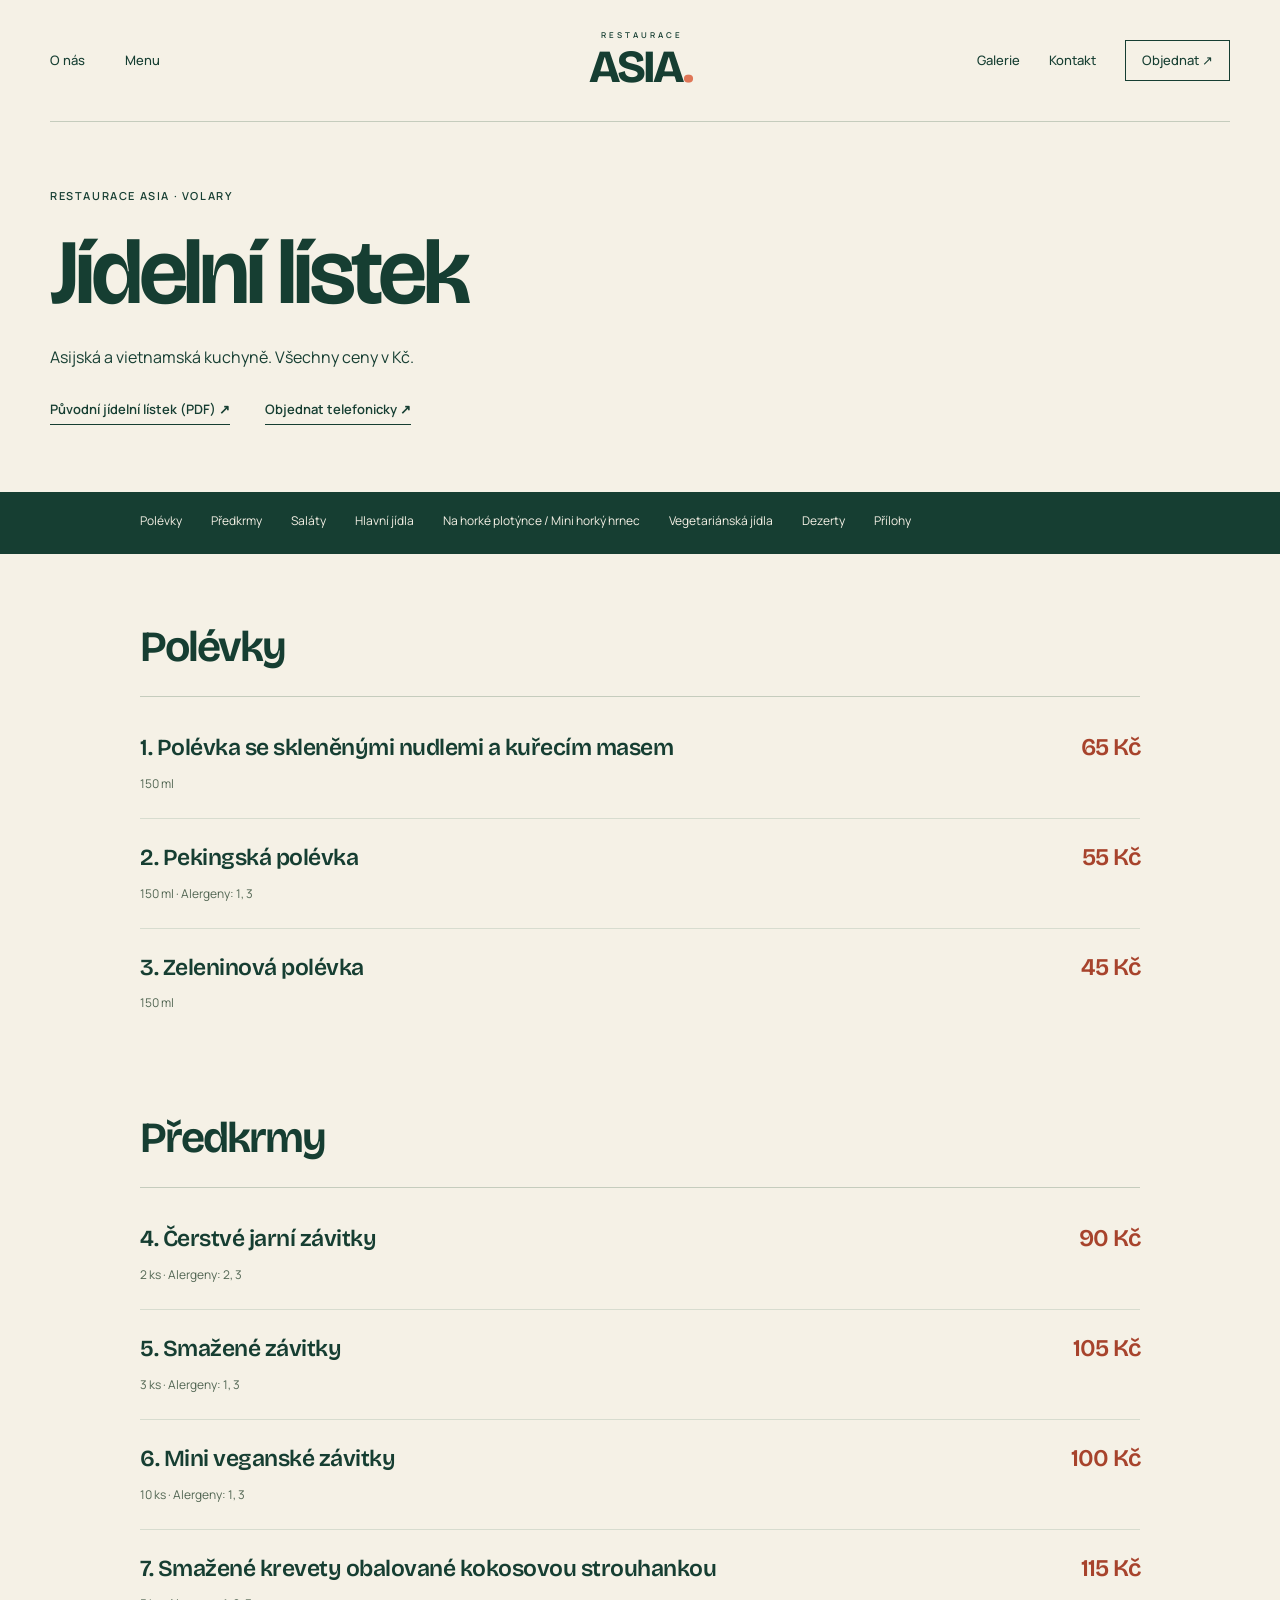
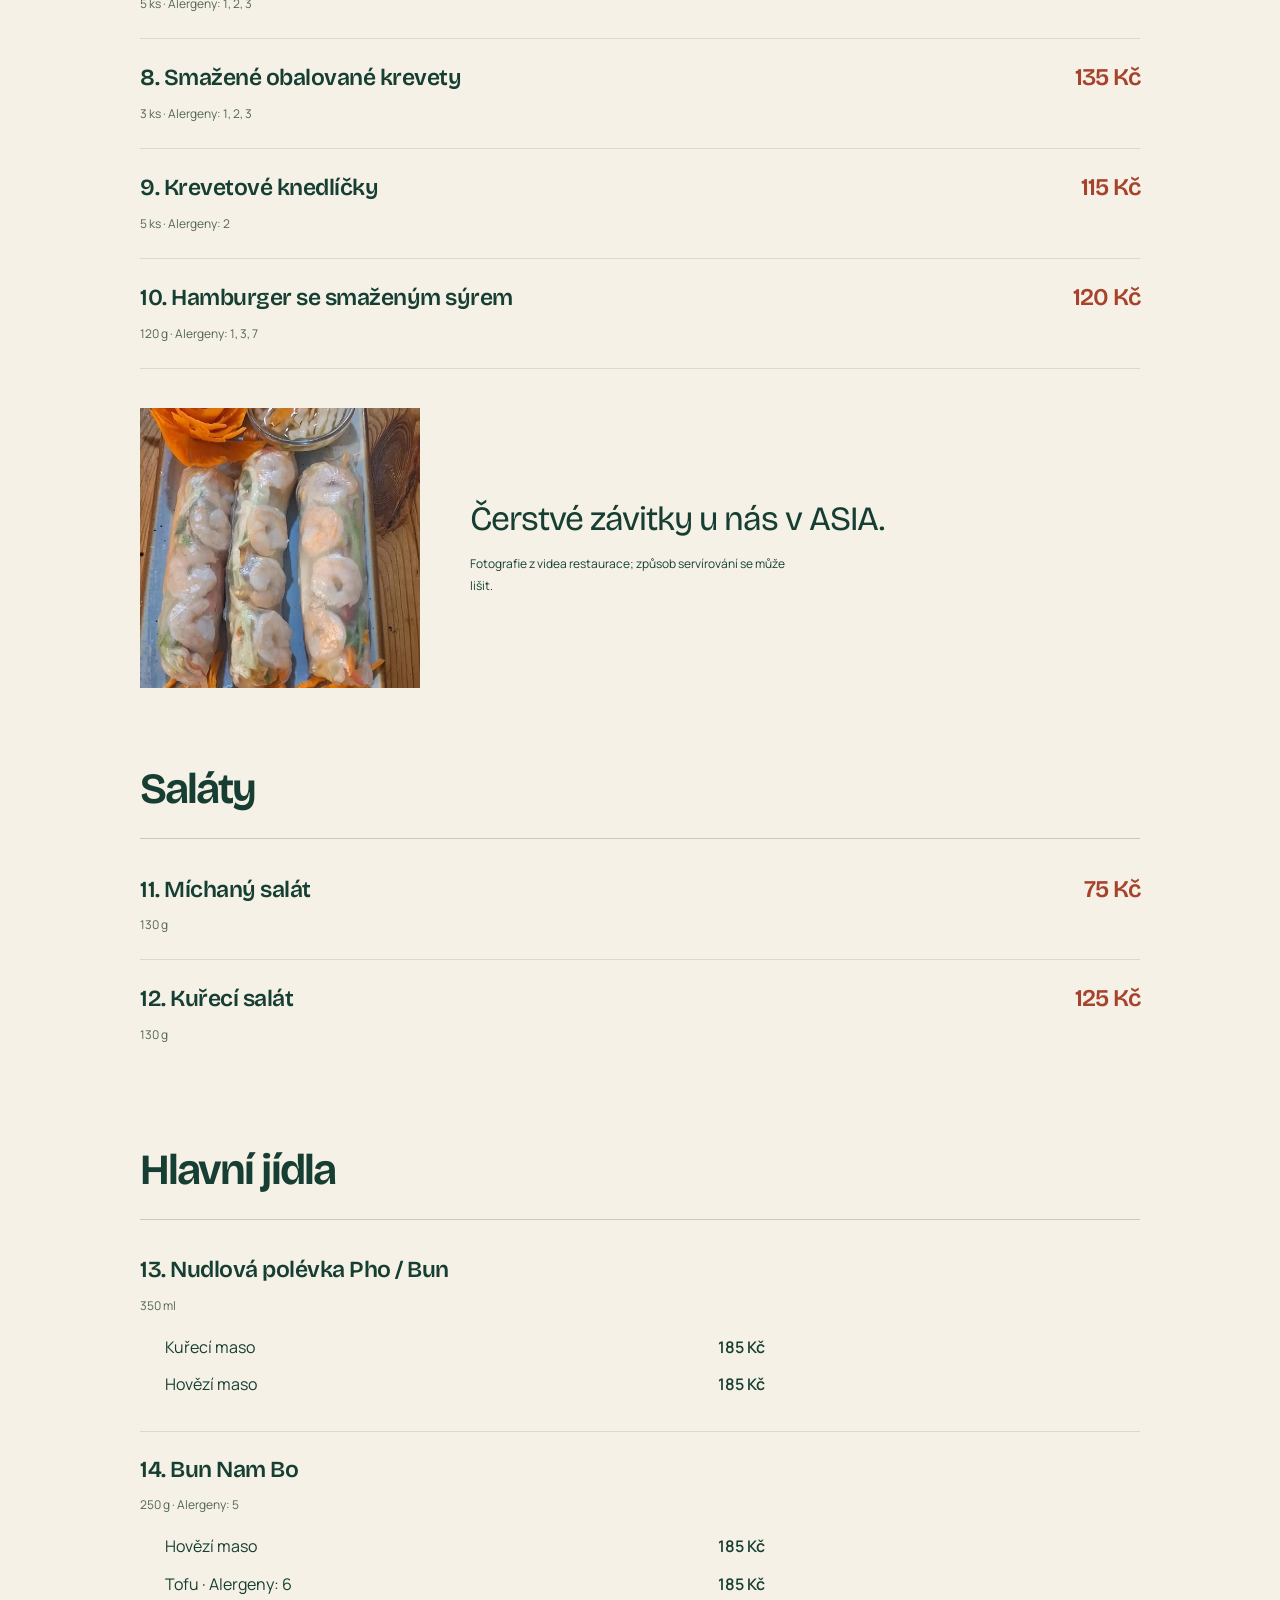
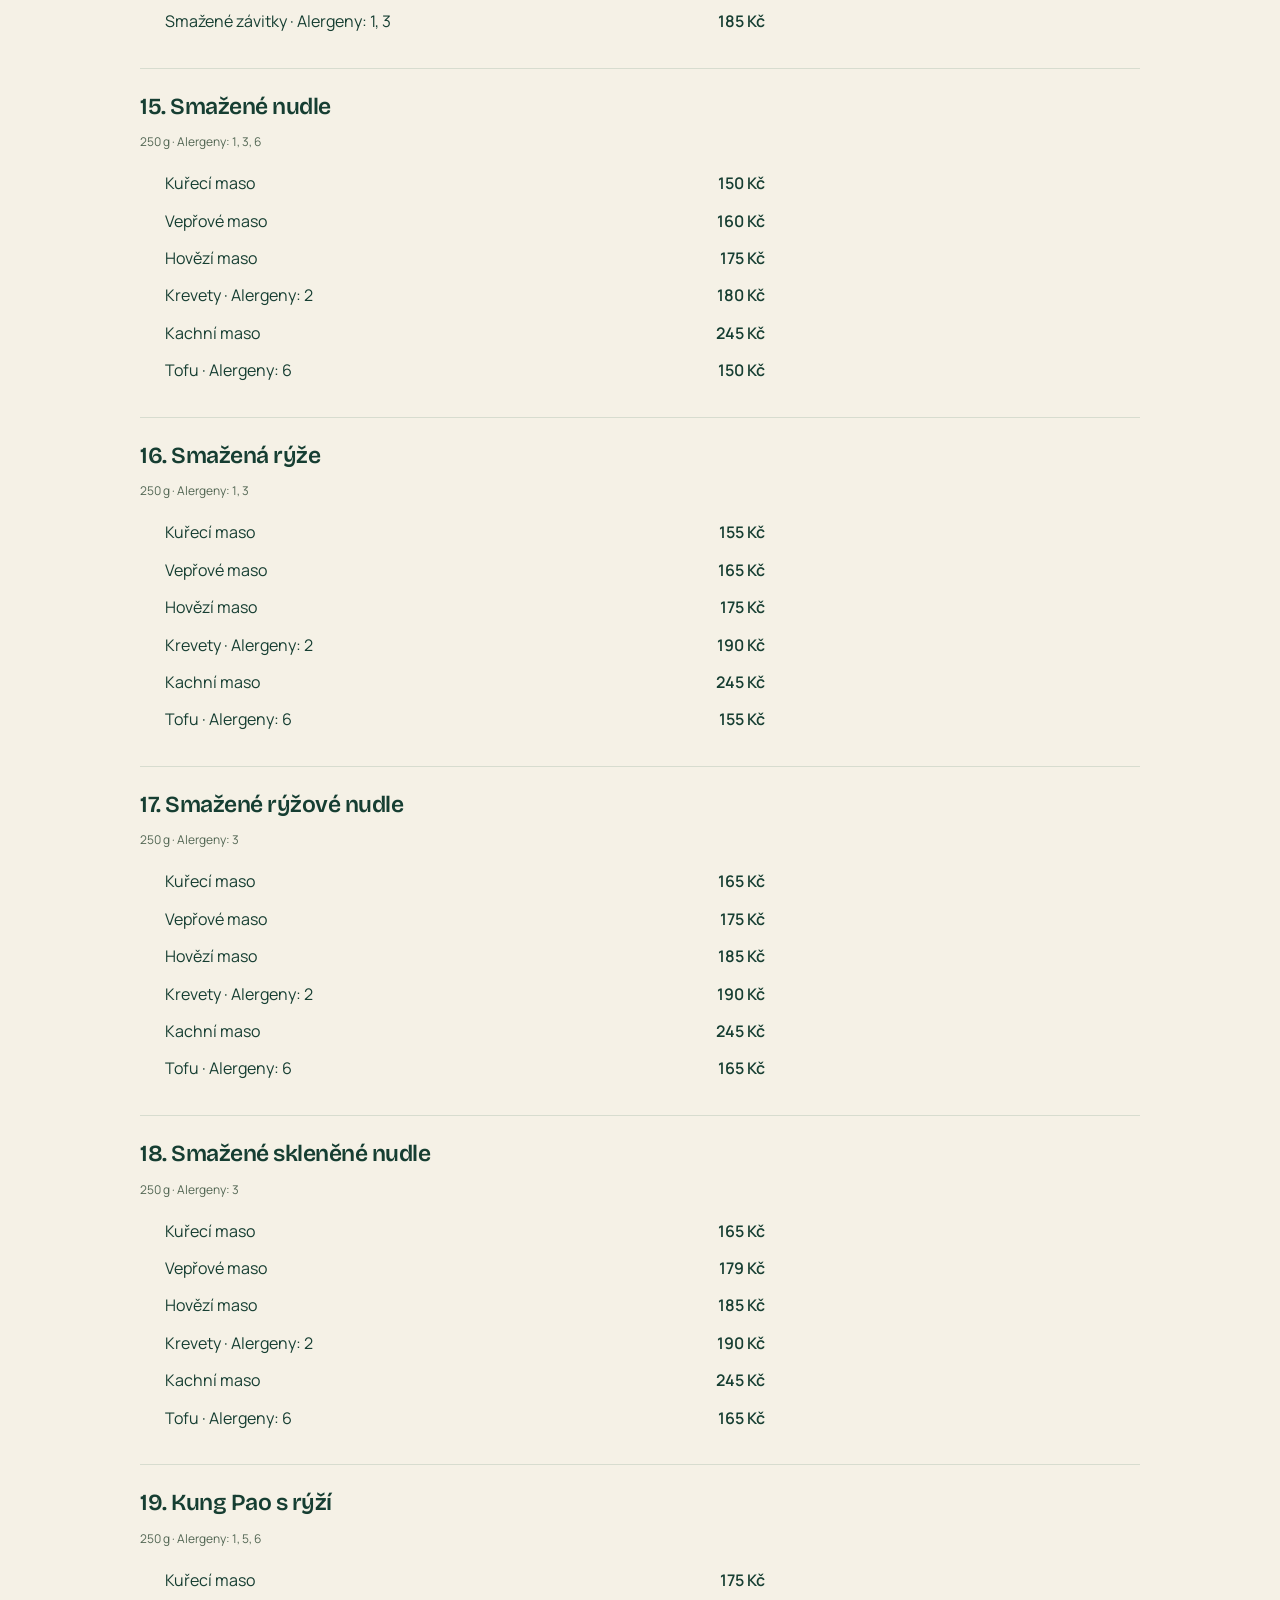
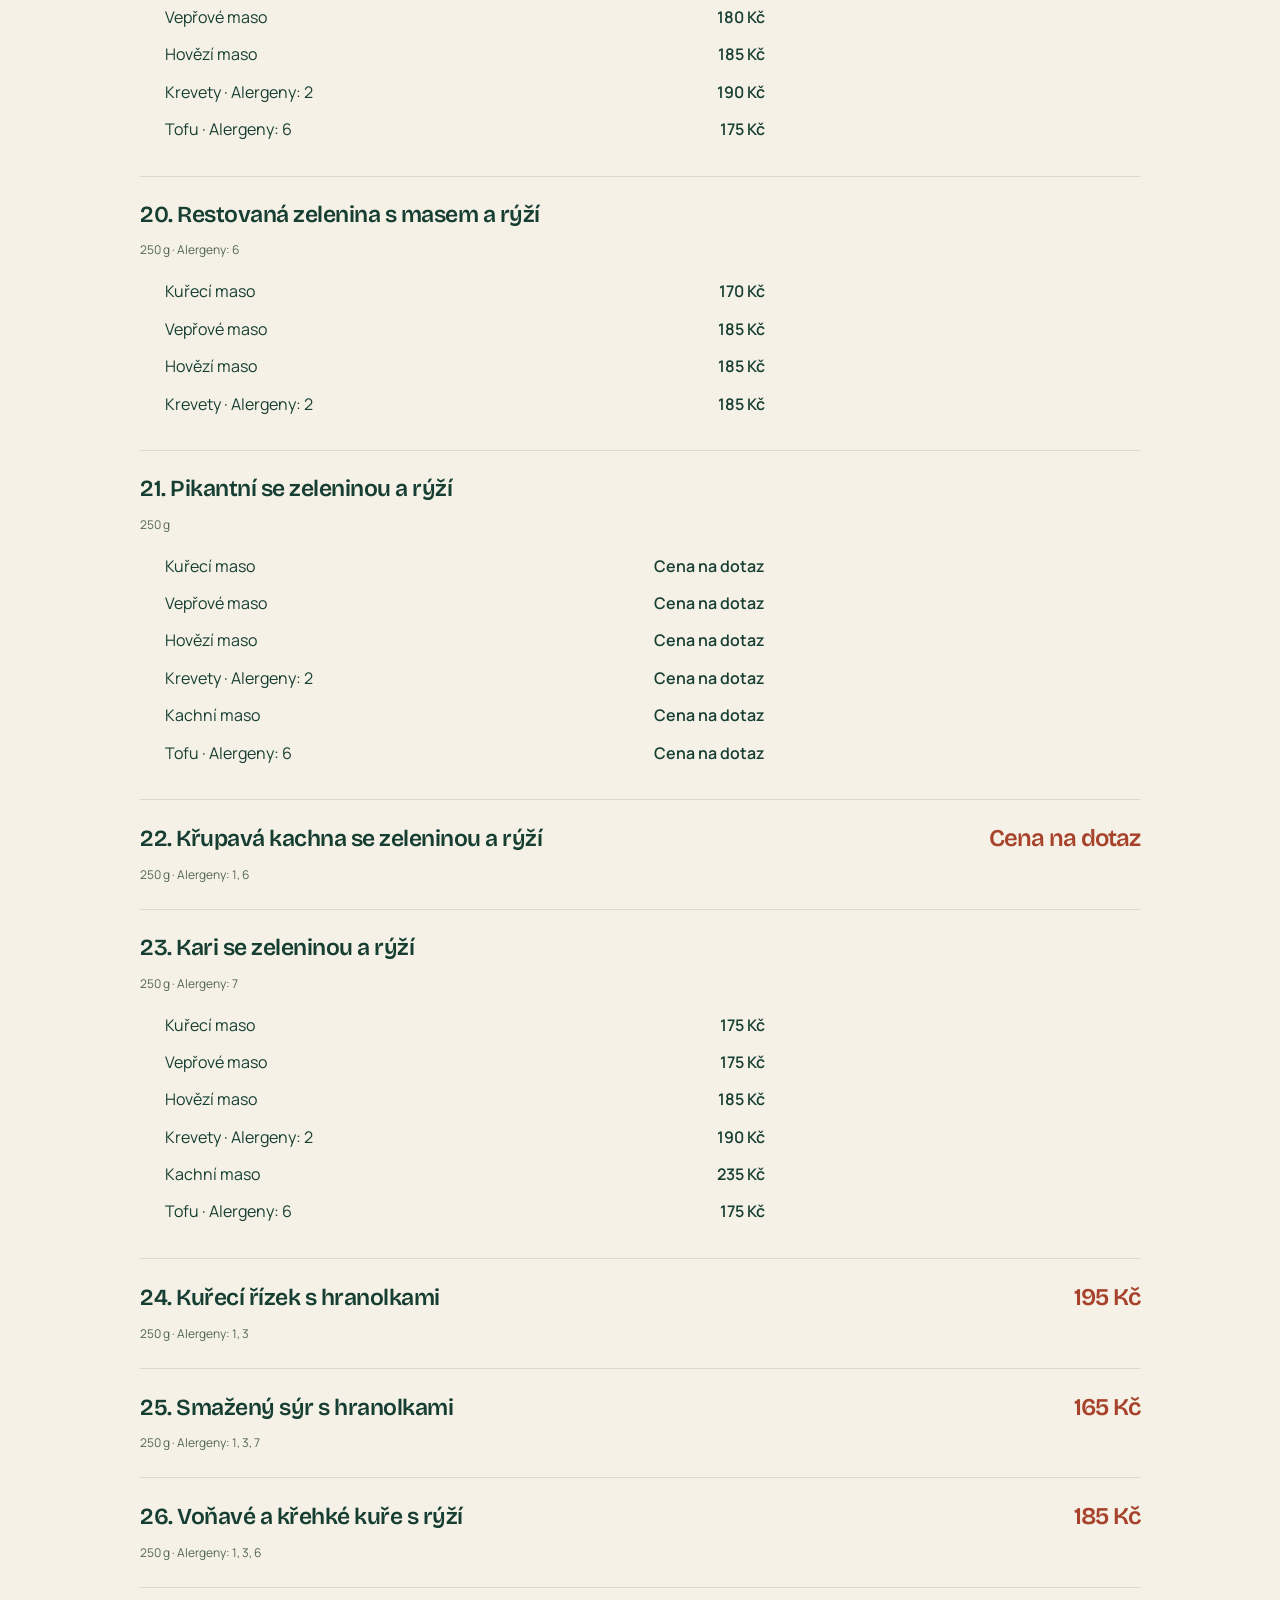
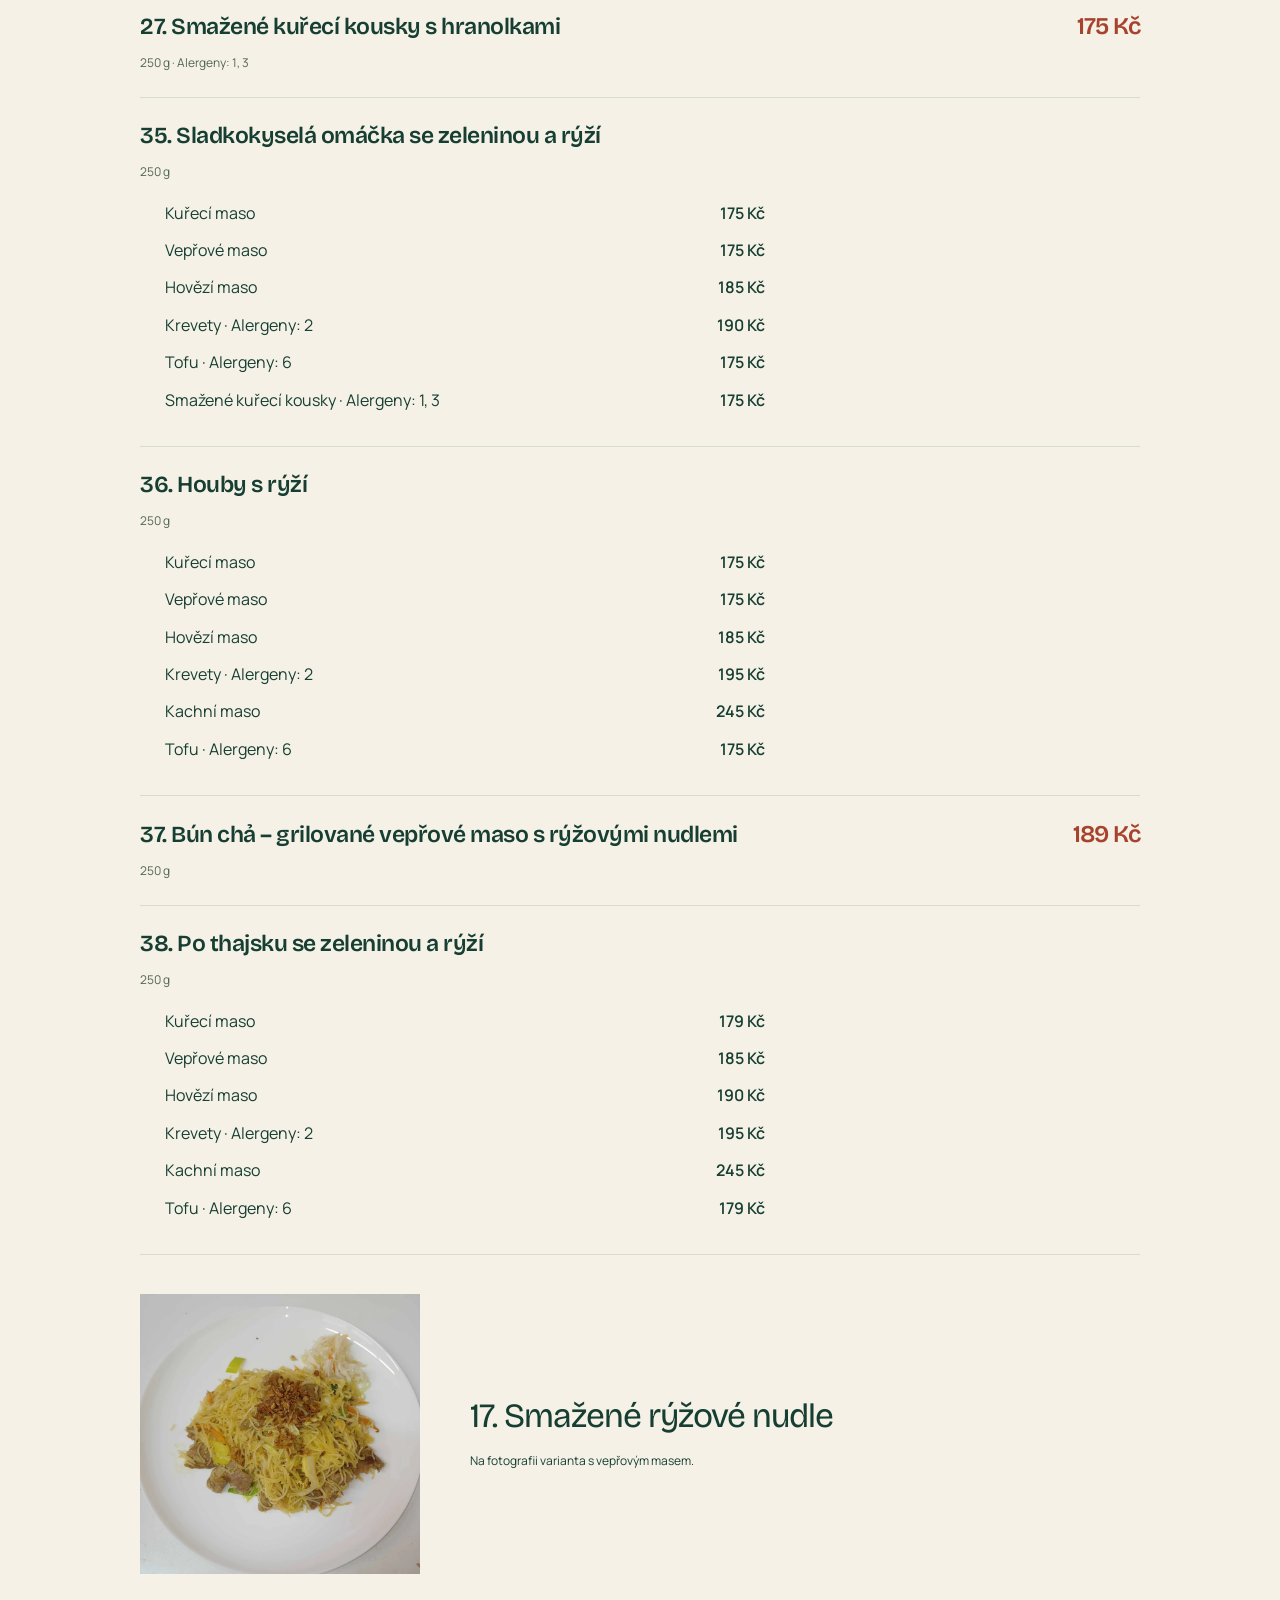
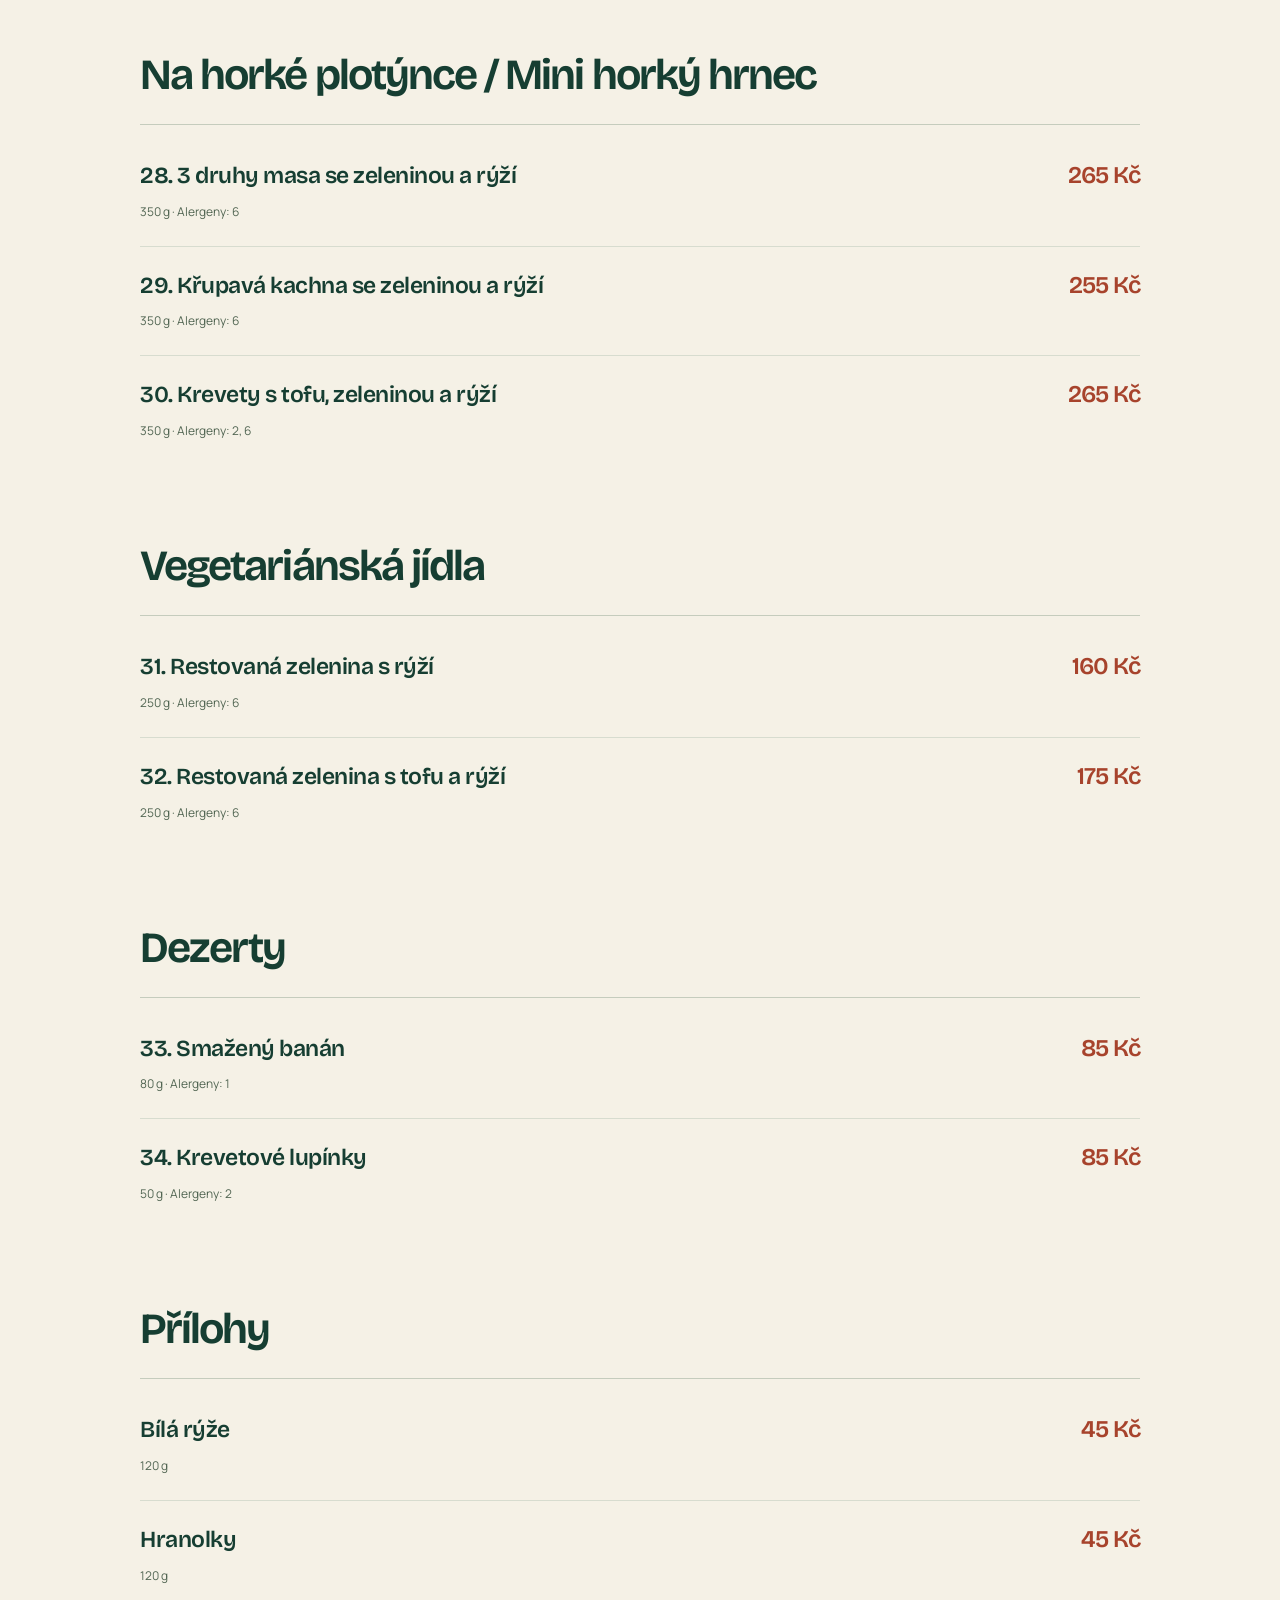
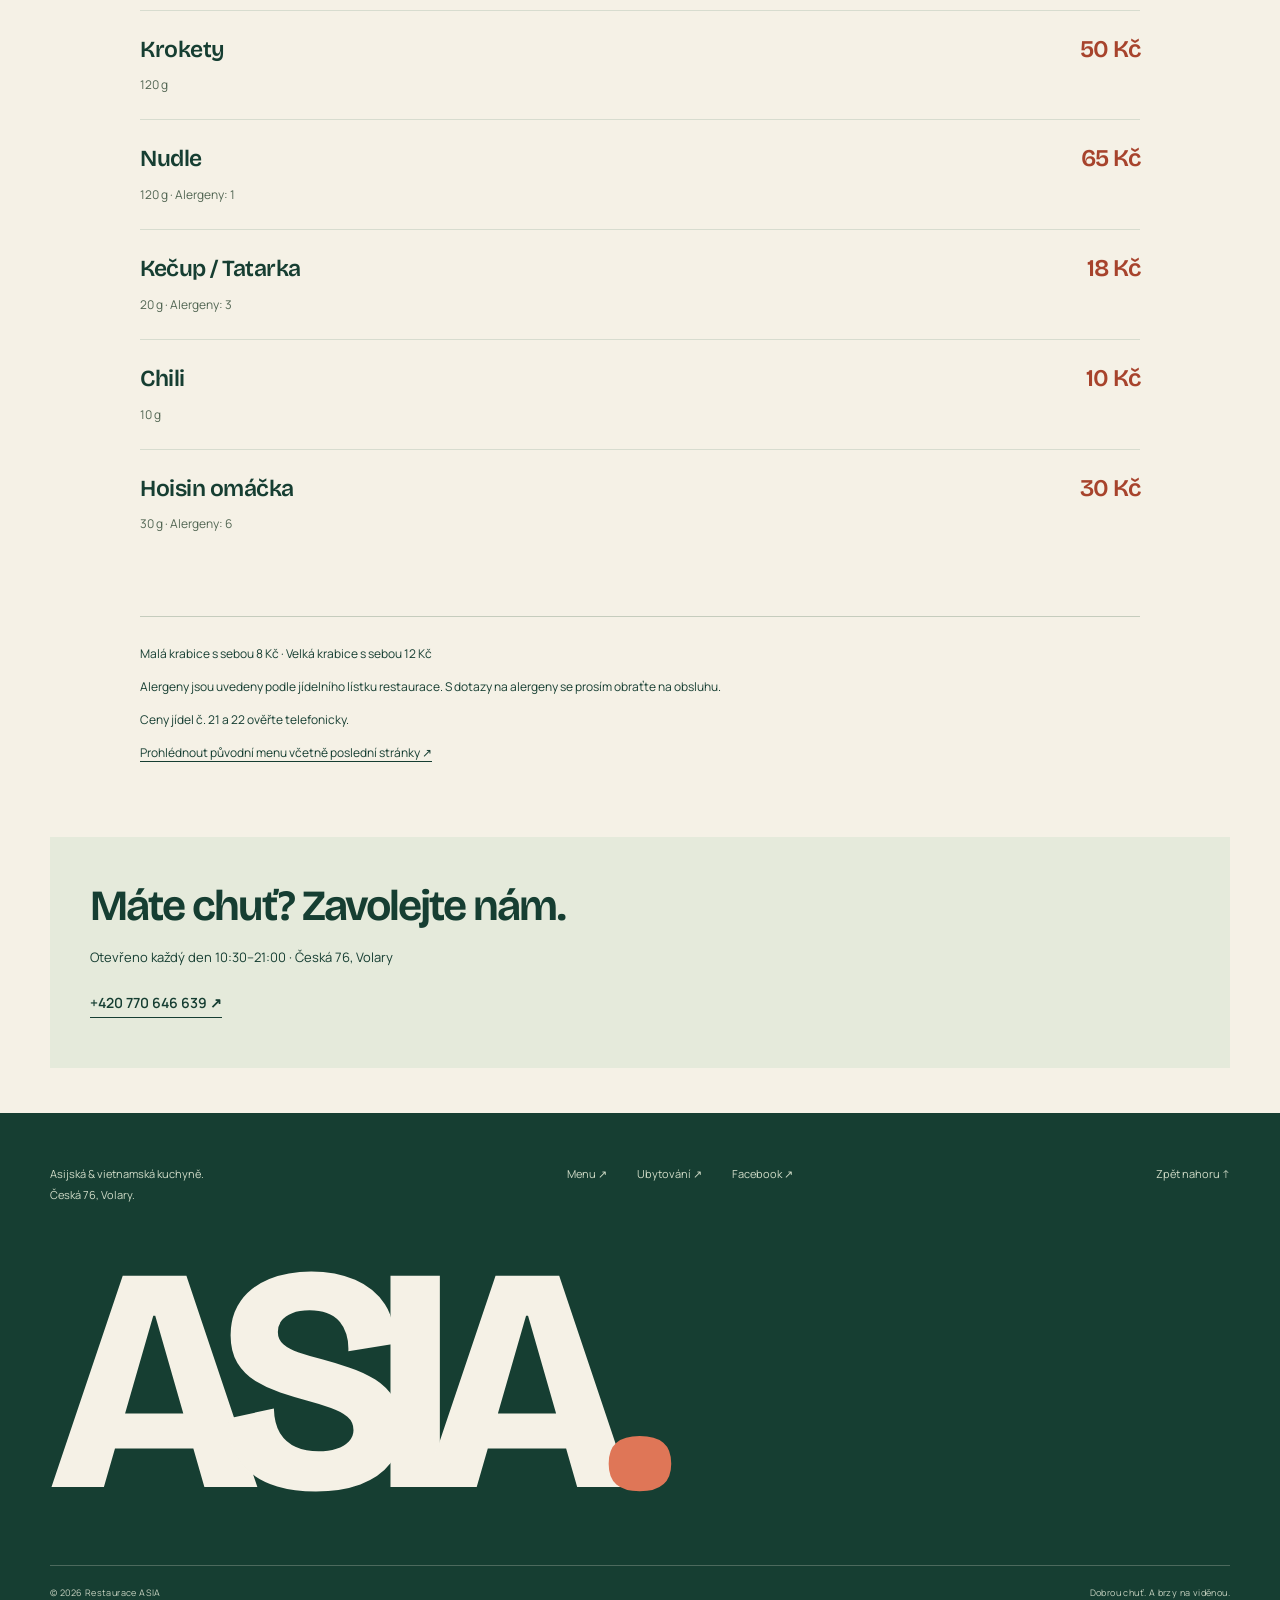
==== commit ec8d2fe3: "Redesign ASIA landing page with expressive typography and real food photography" ====
--- a/menu.html
+++ b/menu.html
@@ -1,22 +1,11 @@
 <!doctype html>
-<html lang="cs" class="menu-route"><head><meta charset="utf-8"><meta name="viewport" content="width=device-width, initial-scale=1"><meta name="theme-color" content="#082e2c"><title>Menu · Restaurace ASIA, Volary</title><meta name="description" content="Kompletní jídelní lístek Restaurace ASIA: polévky, závitky, vietnamská a asijská jídla, přílohy a dezerty. Česká 76, Volary."><link rel="icon" href="./assets/favicon.svg" type="image/svg+xml"><link rel="preload" href="./fonts/Arsenal-Regular.woff2" as="font" type="font/woff2" crossorigin><link rel="stylesheet" href="./styles.css"><script src="./app.js" defer></script></head>
+<html lang="cs" class="menu-route"><head><meta charset="utf-8"><meta name="viewport" content="width=device-width, initial-scale=1"><meta name="theme-color" content="#163e32"><title>Menu · Restaurace ASIA, Volary</title><meta name="description" content="Kompletní jídelní lístek Restaurace ASIA: polévky, závitky, vietnamská a asijská jídla, přílohy a dezerty. Česká 76, Volary."><link rel="icon" href="./assets/favicon.svg" type="image/svg+xml"><link rel="preload" href="./fonts/Bricolage.woff2" as="font" type="font/woff2" crossorigin><link rel="stylesheet" href="./styles.css"><script src="./app.js" defer></script></head>
 <body class="menu-page"><a class="skip-link" href="#main">Přejít k obsahu</a>  <header class="site-header frame">
-    <nav class="nav-left" aria-label="Hlavní navigace">
-      <a class="text-link" href="./index.html#o-nas">O nás</a>
-      <a class="text-link" href="./menu.html" aria-current="page">Menu</a>
-    </nav>
-    <a class="brand" href="./index.html" aria-label="Restaurace ASIA — úvod">
-      <img src="./assets/asia-mark.svg" alt="ASIA" width="296" height="124">
-      <span>RESTAURACE · VOLARY</span>
-    </a>
-    <nav class="nav-right" aria-label="Další navigace">
-      <a class="text-link" href="./index.html#galerie">Galerie</a>
-      <a class="text-link" href="./index.html#kontakt">Kontakt</a>
-    </nav>
+    <nav class="nav-left" aria-label="Hlavní navigace"><a href="./index.html#o-nas">O nás</a><a href="./menu.html" aria-current="page">Menu</a></nav>
+    <a class="brand" href="./index.html" aria-label="Restaurace ASIA — úvod"><span class="brand-kicker">RESTAURACE</span><span class="brand-name">ASIA<span class="brand-dot">.</span></span></a>
+    <nav class="nav-right" aria-label="Další navigace"><a href="./index.html#galerie">Galerie</a><a href="./index.html#kontakt">Kontakt</a><a class="nav-order" href="tel:+420770646639">Objednat <span aria-hidden="true">↗</span></a></nav>
     <button class="nav-toggle" type="button" aria-label="Otevřít navigaci" aria-expanded="false" aria-controls="mobile-nav"><span></span><span></span><span></span></button>
-    <nav id="mobile-nav" class="mobile-nav" aria-label="Navigace na telefonu" hidden>
-      <a href="./index.html#o-nas">O nás</a><a href="./menu.html" aria-current="page">Menu</a><a href="./index.html#galerie">Galerie</a><a href="./index.html#ubytovani">Ubytování</a><a href="./index.html#kontakt">Kontakt</a><a class="mobile-order" href="tel:+420770646639">Objednat telefonicky ↗</a>
-    </nav>
+    <nav id="mobile-nav" class="mobile-nav" aria-label="Navigace na telefonu" hidden><a href="./index.html#o-nas">O nás</a><a href="./menu.html" aria-current="page">Menu</a><a href="./index.html#galerie">Galerie</a><a href="./index.html#ubytovani">Ubytování</a><a href="./index.html#kontakt">Kontakt</a><a class="mobile-order" href="tel:+420770646639">Objednat telefonicky ↗</a></nav>
   </header>
-<main id="main" class="menu-document"><div class="menu-document-header frame"><p class="eyebrow">Restaurace ASIA · Volary</p><h1>Jídelní lístek</h1><p>Asijská a vietnamská kuchyně. Všechny ceny v Kč.</p><div class="document-links"><a class="text-link" href="./assets/menu-restaurace-asia.pdf" target="_blank" rel="noopener">Původní jídelní lístek (PDF) ↗</a><a class="text-link" href="tel:+420770646639">Objednat telefonicky ↗</a></div></div><nav class="menu-category-nav" aria-label="Kategorie jídelního lístku"><a href="#menu-soups">Polévky</a><a href="#menu-starters">Předkrmy</a><a href="#menu-salads">Saláty</a><a href="#menu-main">Hlavní jídla</a><a href="#menu-hotplate">Na horké plotýnce / Mini horký hrnec</a><a href="#menu-vegetarian">Vegetariánská jídla</a><a href="#menu-desserts">Dezerty</a><a href="#menu-sides">Přílohy</a></nav><div class="menu-paper"><div class="frame"><section class="menu-category" id="menu-soups" aria-labelledby="heading-soups"><h2 id="heading-soups">Polévky</h2><article class="document-dish" data-menu-id="1"><div class="dish-heading"><h3>1. Polévka se skleněnými nudlemi a kuřecím masem</h3><span class="dish-price">65 Kč</span></div><p class="dish-meta">150 ml</p></article><article class="document-dish" data-menu-id="2"><div class="dish-heading"><h3>2. Pekingská polévka</h3><span class="dish-price">55 Kč</span></div><p class="dish-meta">150 ml · Alergeny: 1, 3</p></article><article class="document-dish" data-menu-id="3"><div class="dish-heading"><h3>3. Zeleninová polévka</h3><span class="dish-price">45 Kč</span></div><p class="dish-meta">150 ml</p></article></section><section class="menu-category" id="menu-starters" aria-labelledby="heading-starters"><h2 id="heading-starters">Předkrmy</h2><article class="document-dish" data-menu-id="4"><div class="dish-heading"><h3>4. Čerstvé jarní závitky</h3><span class="dish-price">90 Kč</span></div><p class="dish-meta">2 ks · Alergeny: 2, 3</p></article><article class="document-dish" data-menu-id="5"><div class="dish-heading"><h3>5. Smažené závitky</h3><span class="dish-price">105 Kč</span></div><p class="dish-meta">3 ks · Alergeny: 1, 3</p></article><article class="document-dish" data-menu-id="6"><div class="dish-heading"><h3>6. Mini veganské závitky</h3><span class="dish-price">100 Kč</span></div><p class="dish-meta">10 ks · Alergeny: 1, 3</p></article><article class="document-dish" data-menu-id="7"><div class="dish-heading"><h3>7. Smažené krevety obalované kokosovou strouhankou</h3><span class="dish-price">115 Kč</span></div><p class="dish-meta">5 ks · Alergeny: 1, 2, 3</p></article><article class="document-dish" data-menu-id="8"><div class="dish-heading"><h3>8. Smažené obalované krevety</h3><span class="dish-price">135 Kč</span></div><p class="dish-meta">3 ks · Alergeny: 1, 2, 3</p></article><article class="document-dish" data-menu-id="9"><div class="dish-heading"><h3>9. Krevetové knedlíčky</h3><span class="dish-price">115 Kč</span></div><p class="dish-meta">5 ks · Alergeny: 2</p></article><article class="document-dish" data-menu-id="10"><div class="dish-heading"><h3>10. Hamburger se smaženým sýrem</h3><span class="dish-price">120 Kč</span></div><p class="dish-meta">120 g · Alergeny: 1, 3, 7</p></article><figure class="document-photo"><img src="./assets/fresh-rolls.webp" alt="Čerstvé jarní závitky z videa restaurace" width="720" height="1280" loading="lazy"><figcaption>Čerstvé závitky u nás v ASIA.<small>Fotografie z videa restaurace; způsob servírování se může lišit.</small></figcaption></figure></section><section class="menu-category" id="menu-salads" aria-labelledby="heading-salads"><h2 id="heading-salads">Saláty</h2><article class="document-dish" data-menu-id="11"><div class="dish-heading"><h3>11. Míchaný salát</h3><span class="dish-price">75 Kč</span></div><p class="dish-meta">130 g</p></article><article class="document-dish" data-menu-id="12"><div class="dish-heading"><h3>12. Kuřecí salát</h3><span class="dish-price">125 Kč</span></div><p class="dish-meta">130 g</p></article></section><section class="menu-category" id="menu-main" aria-labelledby="heading-main"><h2 id="heading-main">Hlavní jídla</h2><article class="document-dish" data-menu-id="13"><div class="dish-heading"><h3>13. Nudlová polévka Pho / Bun</h3></div><p class="dish-meta">350 ml</p><ul class="variant-list"><li><span>Kuřecí maso</span><span class="variant-price">185 Kč</span></li><li><span>Hovězí maso</span><span class="variant-price">185 Kč</span></li></ul></article><article class="document-dish" data-menu-id="14"><div class="dish-heading"><h3>14. Bun Nam Bo</h3></div><p class="dish-meta">250 g · Alergeny: 5</p><ul class="variant-list"><li><span>Hovězí maso</span><span class="variant-price">185 Kč</span></li><li><span>Tofu · Alergeny: 6</span><span class="variant-price">185 Kč</span></li><li><span>Smažené závitky · Alergeny: 1, 3</span><span class="variant-price">185 Kč</span></li></ul></article><article class="document-dish" data-menu-id="15"><div class="dish-heading"><h3>15. Smažené nudle</h3></div><p class="dish-meta">250 g · Alergeny: 1, 3, 6</p><ul class="variant-list"><li><span>Kuřecí maso</span><span class="variant-price">150 Kč</span></li><li><span>Vepřové maso</span><span class="variant-price">160 Kč</span></li><li><span>Hovězí maso</span><span class="variant-price">175 Kč</span></li><li><span>Krevety · Alergeny: 2</span><span class="variant-price">180 Kč</span></li><li><span>Kachní maso</span><span class="variant-price">245 Kč</span></li><li><span>Tofu · Alergeny: 6</span><span class="variant-price">150 Kč</span></li></ul></article><article class="document-dish" data-menu-id="16"><div class="dish-heading"><h3>16. Smažená rýže</h3></div><p class="dish-meta">250 g · Alergeny: 1, 3</p><ul class="variant-list"><li><span>Kuřecí maso</span><span class="variant-price">155 Kč</span></li><li><span>Vepřové maso</span><span class="variant-price">165 Kč</span></li><li><span>Hovězí maso</span><span class="variant-price">175 Kč</span></li><li><span>Krevety · Alergeny: 2</span><span class="variant-price">190 Kč</span></li><li><span>Kachní maso</span><span class="variant-price">245 Kč</span></li><li><span>Tofu · Alergeny: 6</span><span class="variant-price">155 Kč</span></li></ul></article><article class="document-dish" data-menu-id="17"><div class="dish-heading"><h3>17. Smažené rýžové nudle</h3></div><p class="dish-meta">250 g · Alergeny: 3</p><ul class="variant-list"><li><span>Kuřecí maso</span><span class="variant-price">165 Kč</span></li><li><span>Vepřové maso</span><span class="variant-price">175 Kč</span></li><li><span>Hovězí maso</span><span class="variant-price">185 Kč</span></li><li><span>Krevety · Alergeny: 2</span><span class="variant-price">190 Kč</span></li><li><span>Kachní maso</span><span class="variant-price">245 Kč</span></li><li><span>Tofu · Alergeny: 6</span><span class="variant-price">165 Kč</span></li></ul></article><article class="document-dish" data-menu-id="18"><div class="dish-heading"><h3>18. Smažené skleněné nudle</h3></div><p class="dish-meta">250 g · Alergeny: 3</p><ul class="variant-list"><li><span>Kuřecí maso</span><span class="variant-price">165 Kč</span></li><li><span>Vepřové maso</span><span class="variant-price">179 Kč</span></li><li><span>Hovězí maso</span><span class="variant-price">185 Kč</span></li><li><span>Krevety · Alergeny: 2</span><span class="variant-price">190 Kč</span></li><li><span>Kachní maso</span><span class="variant-price">245 Kč</span></li><li><span>Tofu · Alergeny: 6</span><span class="variant-price">165 Kč</span></li></ul></article><article class="document-dish" data-menu-id="19"><div class="dish-heading"><h3>19. Kung Pao s rýží</h3></div><p class="dish-meta">250 g · Alergeny: 1, 5, 6</p><ul class="variant-list"><li><span>Kuřecí maso</span><span class="variant-price">175 Kč</span></li><li><span>Vepřové maso</span><span class="variant-price">180 Kč</span></li><li><span>Hovězí maso</span><span class="variant-price">185 Kč</span></li><li><span>Krevety · Alergeny: 2</span><span class="variant-price">190 Kč</span></li><li><span>Tofu · Alergeny: 6</span><span class="variant-price">175 Kč</span></li></ul></article><article class="document-dish" data-menu-id="20"><div class="dish-heading"><h3>20. Restovaná zelenina s masem a rýží</h3></div><p class="dish-meta">250 g · Alergeny: 6</p><ul class="variant-list"><li><span>Kuřecí maso</span><span class="variant-price">170 Kč</span></li><li><span>Vepřové maso</span><span class="variant-price">185 Kč</span></li><li><span>Hovězí maso</span><span class="variant-price">185 Kč</span></li><li><span>Krevety · Alergeny: 2</span><span class="variant-price">185 Kč</span></li></ul></article><article class="document-dish" data-menu-id="21"><div class="dish-heading"><h3>21. Pikantní se zeleninou a rýží</h3></div><p class="dish-meta">250 g</p><ul class="variant-list"><li><span>Kuřecí maso</span><span class="variant-price">Cena na dotaz</span></li><li><span>Vepřové maso</span><span class="variant-price">Cena na dotaz</span></li><li><span>Hovězí maso</span><span class="variant-price">Cena na dotaz</span></li><li><span>Krevety · Alergeny: 2</span><span class="variant-price">Cena na dotaz</span></li><li><span>Kachní maso</span><span class="variant-price">Cena na dotaz</span></li><li><span>Tofu · Alergeny: 6</span><span class="variant-price">Cena na dotaz</span></li></ul></article><article class="document-dish" data-menu-id="22"><div class="dish-heading"><h3>22. Křupavá kachna se zeleninou a rýží</h3><span class="dish-price">Cena na dotaz</span></div><p class="dish-meta">250 g · Alergeny: 1, 6</p></article><article class="document-dish" data-menu-id="23"><div class="dish-heading"><h3>23. Kari se zeleninou a rýží</h3></div><p class="dish-meta">250 g · Alergeny: 7</p><ul class="variant-list"><li><span>Kuřecí maso</span><span class="variant-price">175 Kč</span></li><li><span>Vepřové maso</span><span class="variant-price">175 Kč</span></li><li><span>Hovězí maso</span><span class="variant-price">185 Kč</span></li><li><span>Krevety · Alergeny: 2</span><span class="variant-price">190 Kč</span></li><li><span>Kachní maso</span><span class="variant-price">235 Kč</span></li><li><span>Tofu · Alergeny: 6</span><span class="variant-price">175 Kč</span></li></ul></article><article class="document-dish" data-menu-id="24"><div class="dish-heading"><h3>24. Kuřecí řízek s hranolkami</h3><span class="dish-price">195 Kč</span></div><p class="dish-meta">250 g · Alergeny: 1, 3</p></article><article class="document-dish" data-menu-id="25"><div class="dish-heading"><h3>25. Smažený sýr s hranolkami</h3><span class="dish-price">165 Kč</span></div><p class="dish-meta">250 g · Alergeny: 1, 3, 7</p></article><article class="document-dish" data-menu-id="26"><div class="dish-heading"><h3>26. Voňavé a křehké kuře s rýží</h3><span class="dish-price">185 Kč</span></div><p class="dish-meta">250 g · Alergeny: 1, 3, 6</p></article><article class="document-dish" data-menu-id="27"><div class="dish-heading"><h3>27. Smažené kuřecí kousky s hranolkami</h3><span class="dish-price">175 Kč</span></div><p class="dish-meta">250 g · Alergeny: 1, 3</p></article><article class="document-dish" data-menu-id="35"><div class="dish-heading"><h3>35. Sladkokyselá omáčka se zeleninou a rýží</h3></div><p class="dish-meta">250 g</p><ul class="variant-list"><li><span>Kuřecí maso</span><span class="variant-price">175 Kč</span></li><li><span>Vepřové maso</span><span class="variant-price">175 Kč</span></li><li><span>Hovězí maso</span><span class="variant-price">185 Kč</span></li><li><span>Krevety · Alergeny: 2</span><span class="variant-price">190 Kč</span></li><li><span>Tofu · Alergeny: 6</span><span class="variant-price">175 Kč</span></li><li><span>Smažené kuřecí kousky · Alergeny: 1, 3</span><span class="variant-price">175 Kč</span></li></ul></article><article class="document-dish" data-menu-id="36"><div class="dish-heading"><h3>36. Houby s rýží</h3></div><p class="dish-meta">250 g</p><ul class="variant-list"><li><span>Kuřecí maso</span><span class="variant-price">175 Kč</span></li><li><span>Vepřové maso</span><span class="variant-price">175 Kč</span></li><li><span>Hovězí maso</span><span class="variant-price">185 Kč</span></li><li><span>Krevety · Alergeny: 2</span><span class="variant-price">195 Kč</span></li><li><span>Kachní maso</span><span class="variant-price">245 Kč</span></li><li><span>Tofu · Alergeny: 6</span><span class="variant-price">175 Kč</span></li></ul></article><article class="document-dish" data-menu-id="37"><div class="dish-heading"><h3>37. Bún chả – grilované vepřové maso s rýžovými nudlemi</h3><span class="dish-price">189 Kč</span></div><p class="dish-meta">250 g</p></article><article class="document-dish" data-menu-id="38"><div class="dish-heading"><h3>38. Po thajsku se zeleninou a rýží</h3></div><p class="dish-meta">250 g</p><ul class="variant-list"><li><span>Kuřecí maso</span><span class="variant-price">179 Kč</span></li><li><span>Vepřové maso</span><span class="variant-price">185 Kč</span></li><li><span>Hovězí maso</span><span class="variant-price">190 Kč</span></li><li><span>Krevety · Alergeny: 2</span><span class="variant-price">195 Kč</span></li><li><span>Kachní maso</span><span class="variant-price">245 Kč</span></li><li><span>Tofu · Alergeny: 6</span><span class="variant-price">179 Kč</span></li></ul></article><figure class="document-photo"><img src="./assets/rice-noodles.webp" alt="Smažené rýžové nudle s vepřovým masem a zeleninou" width="1800" height="1800" loading="lazy"><figcaption>17. Smažené rýžové nudle<small>Na fotografii varianta s vepřovým masem.</small></figcaption></figure></section><section class="menu-category" id="menu-hotplate" aria-labelledby="heading-hotplate"><h2 id="heading-hotplate">Na horké plotýnce / Mini horký hrnec</h2><article class="document-dish" data-menu-id="28"><div class="dish-heading"><h3>28. 3 druhy masa se zeleninou a rýží</h3><span class="dish-price">265 Kč</span></div><p class="dish-meta">350 g · Alergeny: 6</p></article><article class="document-dish" data-menu-id="29"><div class="dish-heading"><h3>29. Křupavá kachna se zeleninou a rýží</h3><span class="dish-price">255 Kč</span></div><p class="dish-meta">350 g · Alergeny: 6</p></article><article class="document-dish" data-menu-id="30"><div class="dish-heading"><h3>30. Krevety s tofu, zeleninou a rýží</h3><span class="dish-price">265 Kč</span></div><p class="dish-meta">350 g · Alergeny: 2, 6</p></article></section><section class="menu-category" id="menu-vegetarian" aria-labelledby="heading-vegetarian"><h2 id="heading-vegetarian">Vegetariánská jídla</h2><article class="document-dish" data-menu-id="31"><div class="dish-heading"><h3>31. Restovaná zelenina s rýží</h3><span class="dish-price">160 Kč</span></div><p class="dish-meta">250 g · Alergeny: 6</p></article><article class="document-dish" data-menu-id="32"><div class="dish-heading"><h3>32. Restovaná zelenina s tofu a rýží</h3><span class="dish-price">175 Kč</span></div><p class="dish-meta">250 g · Alergeny: 6</p></article></section><section class="menu-category" id="menu-desserts" aria-labelledby="heading-desserts"><h2 id="heading-desserts">Dezerty</h2><article class="document-dish" data-menu-id="33"><div class="dish-heading"><h3>33. Smažený banán</h3><span class="dish-price">85 Kč</span></div><p class="dish-meta">80 g · Alergeny: 1</p></article><article class="document-dish" data-menu-id="34"><div class="dish-heading"><h3>34. Krevetové lupínky</h3><span class="dish-price">85 Kč</span></div><p class="dish-meta">50 g · Alergeny: 2</p></article></section><section class="menu-category" id="menu-sides" aria-labelledby="heading-sides"><h2 id="heading-sides">Přílohy</h2><article class="document-dish" data-menu-id="rice"><div class="dish-heading"><h3>Bílá rýže</h3><span class="dish-price">45 Kč</span></div><p class="dish-meta">120 g</p></article><article class="document-dish" data-menu-id="fries"><div class="dish-heading"><h3>Hranolky</h3><span class="dish-price">45 Kč</span></div><p class="dish-meta">120 g</p></article><article class="document-dish" data-menu-id="croquettes"><div class="dish-heading"><h3>Krokety</h3><span class="dish-price">50 Kč</span></div><p class="dish-meta">120 g</p></article><article class="document-dish" data-menu-id="noodles"><div class="dish-heading"><h3>Nudle</h3><span class="dish-price">65 Kč</span></div><p class="dish-meta">120 g · Alergeny: 1</p></article><article class="document-dish" data-menu-id="sauce"><div class="dish-heading"><h3>Kečup / Tatarka</h3><span class="dish-price">18 Kč</span></div><p class="dish-meta">20 g · Alergeny: 3</p></article><article class="document-dish" data-menu-id="chilli"><div class="dish-heading"><h3>Chili</h3><span class="dish-price">10 Kč</span></div><p class="dish-meta">10 g</p></article><article class="document-dish" data-menu-id="hoisin"><div class="dish-heading"><h3>Hoisin omáčka</h3><span class="dish-price">30 Kč</span></div><p class="dish-meta">30 g · Alergeny: 6</p></article></section><div class="menu-footnotes"><p>Malá krabice s sebou 8 Kč · Velká krabice s sebou 12 Kč</p><p>Alergeny jsou uvedeny podle jídelního lístku restaurace. S dotazy na alergeny se prosím obraťte na obsluhu.</p><p>Ceny jídel č. 21 a 22 ověřte telefonicky.</p><p><a href="./assets/menu-restaurace-asia.pdf" target="_blank" rel="noopener">Prohlédnout původní menu včetně poslední stránky ↗</a></p></div></div></div><div class="menu-callout frame"><h2>Máte chuť? Zavolejte nám.</h2><p>Otevřeno každý den 10:30–21:00 · Česká 76, Volary</p><a class="text-link" href="tel:+420770646639">+420 770 646 639 ↗</a></div></main>  <footer class="site-footer frame"><div><a class="text-link" href="https://www.facebook.com/ktngh/?locale=cs_CZ" target="_blank" rel="noopener noreferrer">Facebook ↗</a><a class="text-link" href="./menu.html">Menu</a><a class="text-link" href="./index.html#ubytovani">Ubytování</a></div><p>© <span data-year>2026</span> Restaurace ASIA · Volary</p></footer>
+<main id="main" class="menu-document"><div class="menu-document-header frame"><p class="eyebrow">Restaurace ASIA · Volary</p><h1>Jídelní lístek</h1><p>Asijská a vietnamská kuchyně. Všechny ceny v Kč.</p><div class="document-links"><a class="text-link" href="./assets/menu-restaurace-asia.pdf" target="_blank" rel="noopener">Původní jídelní lístek (PDF) ↗</a><a class="text-link" href="tel:+420770646639">Objednat telefonicky ↗</a></div></div><nav class="menu-category-nav" aria-label="Kategorie jídelního lístku"><a href="#menu-soups">Polévky</a><a href="#menu-starters">Předkrmy</a><a href="#menu-salads">Saláty</a><a href="#menu-main">Hlavní jídla</a><a href="#menu-hotplate">Na horké plotýnce / Mini horký hrnec</a><a href="#menu-vegetarian">Vegetariánská jídla</a><a href="#menu-desserts">Dezerty</a><a href="#menu-sides">Přílohy</a></nav><div class="menu-paper"><div class="frame"><section class="menu-category" id="menu-soups" aria-labelledby="heading-soups"><h2 id="heading-soups">Polévky</h2><article class="document-dish" data-menu-id="1"><div class="dish-heading"><h3>1. Polévka se skleněnými nudlemi a kuřecím masem</h3><span class="dish-price">65 Kč</span></div><p class="dish-meta">150 ml</p></article><article class="document-dish" data-menu-id="2"><div class="dish-heading"><h3>2. Pekingská polévka</h3><span class="dish-price">55 Kč</span></div><p class="dish-meta">150 ml · Alergeny: 1, 3</p></article><article class="document-dish" data-menu-id="3"><div class="dish-heading"><h3>3. Zeleninová polévka</h3><span class="dish-price">45 Kč</span></div><p class="dish-meta">150 ml</p></article></section><section class="menu-category" id="menu-starters" aria-labelledby="heading-starters"><h2 id="heading-starters">Předkrmy</h2><article class="document-dish" data-menu-id="4"><div class="dish-heading"><h3>4. Čerstvé jarní závitky</h3><span class="dish-price">90 Kč</span></div><p class="dish-meta">2 ks · Alergeny: 2, 3</p></article><article class="document-dish" data-menu-id="5"><div class="dish-heading"><h3>5. Smažené závitky</h3><span class="dish-price">105 Kč</span></div><p class="dish-meta">3 ks · Alergeny: 1, 3</p></article><article class="document-dish" data-menu-id="6"><div class="dish-heading"><h3>6. Mini veganské závitky</h3><span class="dish-price">100 Kč</span></div><p class="dish-meta">10 ks · Alergeny: 1, 3</p></article><article class="document-dish" data-menu-id="7"><div class="dish-heading"><h3>7. Smažené krevety obalované kokosovou strouhankou</h3><span class="dish-price">115 Kč</span></div><p class="dish-meta">5 ks · Alergeny: 1, 2, 3</p></article><article class="document-dish" data-menu-id="8"><div class="dish-heading"><h3>8. Smažené obalované krevety</h3><span class="dish-price">135 Kč</span></div><p class="dish-meta">3 ks · Alergeny: 1, 2, 3</p></article><article class="document-dish" data-menu-id="9"><div class="dish-heading"><h3>9. Krevetové knedlíčky</h3><span class="dish-price">115 Kč</span></div><p class="dish-meta">5 ks · Alergeny: 2</p></article><article class="document-dish" data-menu-id="10"><div class="dish-heading"><h3>10. Hamburger se smaženým sýrem</h3><span class="dish-price">120 Kč</span></div><p class="dish-meta">120 g · Alergeny: 1, 3, 7</p></article><figure class="document-photo"><img src="./assets/fresh-rolls.webp" alt="Čerstvé jarní závitky z videa restaurace" width="720" height="1280" loading="lazy"><figcaption>Čerstvé závitky u nás v ASIA.<small>Fotografie z videa restaurace; způsob servírování se může lišit.</small></figcaption></figure></section><section class="menu-category" id="menu-salads" aria-labelledby="heading-salads"><h2 id="heading-salads">Saláty</h2><article class="document-dish" data-menu-id="11"><div class="dish-heading"><h3>11. Míchaný salát</h3><span class="dish-price">75 Kč</span></div><p class="dish-meta">130 g</p></article><article class="document-dish" data-menu-id="12"><div class="dish-heading"><h3>12. Kuřecí salát</h3><span class="dish-price">125 Kč</span></div><p class="dish-meta">130 g</p></article></section><section class="menu-category" id="menu-main" aria-labelledby="heading-main"><h2 id="heading-main">Hlavní jídla</h2><article class="document-dish" data-menu-id="13"><div class="dish-heading"><h3>13. Nudlová polévka Pho / Bun</h3></div><p class="dish-meta">350 ml</p><ul class="variant-list"><li><span>Kuřecí maso</span><span class="variant-price">185 Kč</span></li><li><span>Hovězí maso</span><span class="variant-price">185 Kč</span></li></ul></article><article class="document-dish" data-menu-id="14"><div class="dish-heading"><h3>14. Bun Nam Bo</h3></div><p class="dish-meta">250 g · Alergeny: 5</p><ul class="variant-list"><li><span>Hovězí maso</span><span class="variant-price">185 Kč</span></li><li><span>Tofu · Alergeny: 6</span><span class="variant-price">185 Kč</span></li><li><span>Smažené závitky · Alergeny: 1, 3</span><span class="variant-price">185 Kč</span></li></ul></article><article class="document-dish" data-menu-id="15"><div class="dish-heading"><h3>15. Smažené nudle</h3></div><p class="dish-meta">250 g · Alergeny: 1, 3, 6</p><ul class="variant-list"><li><span>Kuřecí maso</span><span class="variant-price">150 Kč</span></li><li><span>Vepřové maso</span><span class="variant-price">160 Kč</span></li><li><span>Hovězí maso</span><span class="variant-price">175 Kč</span></li><li><span>Krevety · Alergeny: 2</span><span class="variant-price">180 Kč</span></li><li><span>Kachní maso</span><span class="variant-price">245 Kč</span></li><li><span>Tofu · Alergeny: 6</span><span class="variant-price">150 Kč</span></li></ul></article><article class="document-dish" data-menu-id="16"><div class="dish-heading"><h3>16. Smažená rýže</h3></div><p class="dish-meta">250 g · Alergeny: 1, 3</p><ul class="variant-list"><li><span>Kuřecí maso</span><span class="variant-price">155 Kč</span></li><li><span>Vepřové maso</span><span class="variant-price">165 Kč</span></li><li><span>Hovězí maso</span><span class="variant-price">175 Kč</span></li><li><span>Krevety · Alergeny: 2</span><span class="variant-price">190 Kč</span></li><li><span>Kachní maso</span><span class="variant-price">245 Kč</span></li><li><span>Tofu · Alergeny: 6</span><span class="variant-price">155 Kč</span></li></ul></article><article class="document-dish" data-menu-id="17"><div class="dish-heading"><h3>17. Smažené rýžové nudle</h3></div><p class="dish-meta">250 g · Alergeny: 3</p><ul class="variant-list"><li><span>Kuřecí maso</span><span class="variant-price">165 Kč</span></li><li><span>Vepřové maso</span><span class="variant-price">175 Kč</span></li><li><span>Hovězí maso</span><span class="variant-price">185 Kč</span></li><li><span>Krevety · Alergeny: 2</span><span class="variant-price">190 Kč</span></li><li><span>Kachní maso</span><span class="variant-price">245 Kč</span></li><li><span>Tofu · Alergeny: 6</span><span class="variant-price">165 Kč</span></li></ul></article><article class="document-dish" data-menu-id="18"><div class="dish-heading"><h3>18. Smažené skleněné nudle</h3></div><p class="dish-meta">250 g · Alergeny: 3</p><ul class="variant-list"><li><span>Kuřecí maso</span><span class="variant-price">165 Kč</span></li><li><span>Vepřové maso</span><span class="variant-price">179 Kč</span></li><li><span>Hovězí maso</span><span class="variant-price">185 Kč</span></li><li><span>Krevety · Alergeny: 2</span><span class="variant-price">190 Kč</span></li><li><span>Kachní maso</span><span class="variant-price">245 Kč</span></li><li><span>Tofu · Alergeny: 6</span><span class="variant-price">165 Kč</span></li></ul></article><article class="document-dish" data-menu-id="19"><div class="dish-heading"><h3>19. Kung Pao s rýží</h3></div><p class="dish-meta">250 g · Alergeny: 1, 5, 6</p><ul class="variant-list"><li><span>Kuřecí maso</span><span class="variant-price">175 Kč</span></li><li><span>Vepřové maso</span><span class="variant-price">180 Kč</span></li><li><span>Hovězí maso</span><span class="variant-price">185 Kč</span></li><li><span>Krevety · Alergeny: 2</span><span class="variant-price">190 Kč</span></li><li><span>Tofu · Alergeny: 6</span><span class="variant-price">175 Kč</span></li></ul></article><article class="document-dish" data-menu-id="20"><div class="dish-heading"><h3>20. Restovaná zelenina s masem a rýží</h3></div><p class="dish-meta">250 g · Alergeny: 6</p><ul class="variant-list"><li><span>Kuřecí maso</span><span class="variant-price">170 Kč</span></li><li><span>Vepřové maso</span><span class="variant-price">185 Kč</span></li><li><span>Hovězí maso</span><span class="variant-price">185 Kč</span></li><li><span>Krevety · Alergeny: 2</span><span class="variant-price">185 Kč</span></li></ul></article><article class="document-dish" data-menu-id="21"><div class="dish-heading"><h3>21. Pikantní se zeleninou a rýží</h3></div><p class="dish-meta">250 g</p><ul class="variant-list"><li><span>Kuřecí maso</span><span class="variant-price">Cena na dotaz</span></li><li><span>Vepřové maso</span><span class="variant-price">Cena na dotaz</span></li><li><span>Hovězí maso</span><span class="variant-price">Cena na dotaz</span></li><li><span>Krevety · Alergeny: 2</span><span class="variant-price">Cena na dotaz</span></li><li><span>Kachní maso</span><span class="variant-price">Cena na dotaz</span></li><li><span>Tofu · Alergeny: 6</span><span class="variant-price">Cena na dotaz</span></li></ul></article><article class="document-dish" data-menu-id="22"><div class="dish-heading"><h3>22. Křupavá kachna se zeleninou a rýží</h3><span class="dish-price">Cena na dotaz</span></div><p class="dish-meta">250 g · Alergeny: 1, 6</p></article><article class="document-dish" data-menu-id="23"><div class="dish-heading"><h3>23. Kari se zeleninou a rýží</h3></div><p class="dish-meta">250 g · Alergeny: 7</p><ul class="variant-list"><li><span>Kuřecí maso</span><span class="variant-price">175 Kč</span></li><li><span>Vepřové maso</span><span class="variant-price">175 Kč</span></li><li><span>Hovězí maso</span><span class="variant-price">185 Kč</span></li><li><span>Krevety · Alergeny: 2</span><span class="variant-price">190 Kč</span></li><li><span>Kachní maso</span><span class="variant-price">235 Kč</span></li><li><span>Tofu · Alergeny: 6</span><span class="variant-price">175 Kč</span></li></ul></article><article class="document-dish" data-menu-id="24"><div class="dish-heading"><h3>24. Kuřecí řízek s hranolkami</h3><span class="dish-price">195 Kč</span></div><p class="dish-meta">250 g · Alergeny: 1, 3</p></article><article class="document-dish" data-menu-id="25"><div class="dish-heading"><h3>25. Smažený sýr s hranolkami</h3><span class="dish-price">165 Kč</span></div><p class="dish-meta">250 g · Alergeny: 1, 3, 7</p></article><article class="document-dish" data-menu-id="26"><div class="dish-heading"><h3>26. Voňavé a křehké kuře s rýží</h3><span class="dish-price">185 Kč</span></div><p class="dish-meta">250 g · Alergeny: 1, 3, 6</p></article><article class="document-dish" data-menu-id="27"><div class="dish-heading"><h3>27. Smažené kuřecí kousky s hranolkami</h3><span class="dish-price">175 Kč</span></div><p class="dish-meta">250 g · Alergeny: 1, 3</p></article><article class="document-dish" data-menu-id="35"><div class="dish-heading"><h3>35. Sladkokyselá omáčka se zeleninou a rýží</h3></div><p class="dish-meta">250 g</p><ul class="variant-list"><li><span>Kuřecí maso</span><span class="variant-price">175 Kč</span></li><li><span>Vepřové maso</span><span class="variant-price">175 Kč</span></li><li><span>Hovězí maso</span><span class="variant-price">185 Kč</span></li><li><span>Krevety · Alergeny: 2</span><span class="variant-price">190 Kč</span></li><li><span>Tofu · Alergeny: 6</span><span class="variant-price">175 Kč</span></li><li><span>Smažené kuřecí kousky · Alergeny: 1, 3</span><span class="variant-price">175 Kč</span></li></ul></article><article class="document-dish" data-menu-id="36"><div class="dish-heading"><h3>36. Houby s rýží</h3></div><p class="dish-meta">250 g</p><ul class="variant-list"><li><span>Kuřecí maso</span><span class="variant-price">175 Kč</span></li><li><span>Vepřové maso</span><span class="variant-price">175 Kč</span></li><li><span>Hovězí maso</span><span class="variant-price">185 Kč</span></li><li><span>Krevety · Alergeny: 2</span><span class="variant-price">195 Kč</span></li><li><span>Kachní maso</span><span class="variant-price">245 Kč</span></li><li><span>Tofu · Alergeny: 6</span><span class="variant-price">175 Kč</span></li></ul></article><article class="document-dish" data-menu-id="37"><div class="dish-heading"><h3>37. Bún chả – grilované vepřové maso s rýžovými nudlemi</h3><span class="dish-price">189 Kč</span></div><p class="dish-meta">250 g</p></article><article class="document-dish" data-menu-id="38"><div class="dish-heading"><h3>38. Po thajsku se zeleninou a rýží</h3></div><p class="dish-meta">250 g</p><ul class="variant-list"><li><span>Kuřecí maso</span><span class="variant-price">179 Kč</span></li><li><span>Vepřové maso</span><span class="variant-price">185 Kč</span></li><li><span>Hovězí maso</span><span class="variant-price">190 Kč</span></li><li><span>Krevety · Alergeny: 2</span><span class="variant-price">195 Kč</span></li><li><span>Kachní maso</span><span class="variant-price">245 Kč</span></li><li><span>Tofu · Alergeny: 6</span><span class="variant-price">179 Kč</span></li></ul></article><figure class="document-photo"><img src="./assets/rice-noodles.webp" alt="Smažené rýžové nudle s vepřovým masem a zeleninou" width="1800" height="1800" loading="lazy"><figcaption>17. Smažené rýžové nudle<small>Na fotografii varianta s vepřovým masem.</small></figcaption></figure></section><section class="menu-category" id="menu-hotplate" aria-labelledby="heading-hotplate"><h2 id="heading-hotplate">Na horké plotýnce / Mini horký hrnec</h2><article class="document-dish" data-menu-id="28"><div class="dish-heading"><h3>28. 3 druhy masa se zeleninou a rýží</h3><span class="dish-price">265 Kč</span></div><p class="dish-meta">350 g · Alergeny: 6</p></article><article class="document-dish" data-menu-id="29"><div class="dish-heading"><h3>29. Křupavá kachna se zeleninou a rýží</h3><span class="dish-price">255 Kč</span></div><p class="dish-meta">350 g · Alergeny: 6</p></article><article class="document-dish" data-menu-id="30"><div class="dish-heading"><h3>30. Krevety s tofu, zeleninou a rýží</h3><span class="dish-price">265 Kč</span></div><p class="dish-meta">350 g · Alergeny: 2, 6</p></article></section><section class="menu-category" id="menu-vegetarian" aria-labelledby="heading-vegetarian"><h2 id="heading-vegetarian">Vegetariánská jídla</h2><article class="document-dish" data-menu-id="31"><div class="dish-heading"><h3>31. Restovaná zelenina s rýží</h3><span class="dish-price">160 Kč</span></div><p class="dish-meta">250 g · Alergeny: 6</p></article><article class="document-dish" data-menu-id="32"><div class="dish-heading"><h3>32. Restovaná zelenina s tofu a rýží</h3><span class="dish-price">175 Kč</span></div><p class="dish-meta">250 g · Alergeny: 6</p></article></section><section class="menu-category" id="menu-desserts" aria-labelledby="heading-desserts"><h2 id="heading-desserts">Dezerty</h2><article class="document-dish" data-menu-id="33"><div class="dish-heading"><h3>33. Smažený banán</h3><span class="dish-price">85 Kč</span></div><p class="dish-meta">80 g · Alergeny: 1</p></article><article class="document-dish" data-menu-id="34"><div class="dish-heading"><h3>34. Krevetové lupínky</h3><span class="dish-price">85 Kč</span></div><p class="dish-meta">50 g · Alergeny: 2</p></article></section><section class="menu-category" id="menu-sides" aria-labelledby="heading-sides"><h2 id="heading-sides">Přílohy</h2><article class="document-dish" data-menu-id="rice"><div class="dish-heading"><h3>Bílá rýže</h3><span class="dish-price">45 Kč</span></div><p class="dish-meta">120 g</p></article><article class="document-dish" data-menu-id="fries"><div class="dish-heading"><h3>Hranolky</h3><span class="dish-price">45 Kč</span></div><p class="dish-meta">120 g</p></article><article class="document-dish" data-menu-id="croquettes"><div class="dish-heading"><h3>Krokety</h3><span class="dish-price">50 Kč</span></div><p class="dish-meta">120 g</p></article><article class="document-dish" data-menu-id="noodles"><div class="dish-heading"><h3>Nudle</h3><span class="dish-price">65 Kč</span></div><p class="dish-meta">120 g · Alergeny: 1</p></article><article class="document-dish" data-menu-id="sauce"><div class="dish-heading"><h3>Kečup / Tatarka</h3><span class="dish-price">18 Kč</span></div><p class="dish-meta">20 g · Alergeny: 3</p></article><article class="document-dish" data-menu-id="chilli"><div class="dish-heading"><h3>Chili</h3><span class="dish-price">10 Kč</span></div><p class="dish-meta">10 g</p></article><article class="document-dish" data-menu-id="hoisin"><div class="dish-heading"><h3>Hoisin omáčka</h3><span class="dish-price">30 Kč</span></div><p class="dish-meta">30 g · Alergeny: 6</p></article></section><div class="menu-footnotes"><p>Malá krabice s sebou 8 Kč · Velká krabice s sebou 12 Kč</p><p>Alergeny jsou uvedeny podle jídelního lístku restaurace. S dotazy na alergeny se prosím obraťte na obsluhu.</p><p>Ceny jídel č. 21 a 22 ověřte telefonicky.</p><p><a href="./assets/menu-restaurace-asia.pdf" target="_blank" rel="noopener">Prohlédnout původní menu včetně poslední stránky ↗</a></p></div></div></div><div class="menu-callout frame"><h2>Máte chuť? Zavolejte nám.</h2><p>Otevřeno každý den 10:30–21:00 · Česká 76, Volary</p><a class="text-link" href="tel:+420770646639">+420 770 646 639 ↗</a></div></main>  <footer class="site-footer"><div class="frame"><div class="footer-top"><p>Asijská &amp; vietnamská kuchyně.<br>Česká 76, Volary.</p><nav aria-label="Navigace v zápatí"><a href="./menu.html">Menu ↗</a><a href="./index.html#ubytovani">Ubytování ↗</a><a href="https://www.facebook.com/ktngh/?locale=cs_CZ" target="_blank" rel="noopener noreferrer">Facebook ↗</a></nav><a class="footer-top-link" href="./index.html#main">Zpět nahoru ↑</a></div><div class="footer-wordmark" aria-hidden="true">ASIA<span>.</span></div><div class="footer-bottom"><p>© <span data-year>2026</span> Restaurace ASIA</p><p>Dobrou chuť. A brzy na viděnou.</p></div></div></footer>
 </body></html>
--- a/styles.css
+++ b/styles.css
@@ -1,33 +1,329 @@
-@font-face{font-family:Arsenal;src:url('./fonts/Arsenal-Regular.woff2') format('woff2');font-weight:400;font-style:normal;font-display:swap}
-@font-face{font-family:Arsenal;src:url('./fonts/Arsenal-Bold.woff2') format('woff2');font-weight:700;font-style:normal;font-display:swap}
-@font-face{font-family:Arsenal;src:url('./fonts/Arsenal-Italic.woff2') format('woff2');font-weight:400;font-style:italic;font-display:swap}
-@font-face{font-family:Arsenal;src:url('./fonts/Arsenal-BoldItalic.woff2') format('woff2');font-weight:700;font-style:italic;font-display:swap}
-:root{--green:#082e2c;--paper:#eeece5;--coral:#ff624d;--orange:#f39710;--olive:#596946;--wood:#e7decd;--width:1024px;--gutter:24px}
-*,*::before,*::after{box-sizing:border-box}html{scroll-behavior:smooth;scroll-padding-top:24px}body{margin:0;background:var(--green);color:var(--paper);font-family:Arsenal,Arial,sans-serif;font-size:22px;line-height:1.45;-webkit-font-smoothing:antialiased}body.modal-open{overflow:hidden}button,a{-webkit-tap-highlight-color:transparent}button,input{font:inherit}button{color:inherit;cursor:pointer}a{color:inherit}img{display:block;max-width:100%;height:auto}h1,h2,h3,p,figure{margin:0}h1,h2,h3{font-weight:400}button{border:0;background:none}::selection{background:var(--coral);color:var(--green)}:focus-visible{outline:2px solid var(--coral);outline-offset:6px}a,button{touch-action:manipulation}.frame{width:min(var(--width),calc(100% - var(--gutter)*2));margin-inline:auto}.centered{text-align:center}.text-link{color:var(--coral);text-decoration:underline;text-decoration-thickness:2px;text-underline-offset:5px;transition:color .2s,text-underline-offset .2s}.text-link:hover{color:var(--orange);text-underline-offset:9px}.skip-link{position:fixed;top:-100px;left:12px;z-index:20;background:var(--paper);color:var(--green);padding:10px 18px}.skip-link:focus{top:12px}.eyebrow{text-transform:uppercase;font-size:18px;font-weight:400;line-height:1.4}.statement{font-size:40px;line-height:1.24;letter-spacing:-.35px}.light-surface{background:var(--paper);color:var(--green)}.warm-surface{background:var(--wood);color:var(--green)}.light-surface .text-link,.warm-surface .text-link{color:#aa3928}.light-surface .text-link:hover,.warm-surface .text-link:hover{color:var(--green)}
-/* Flanking navigation and a thin, independently drawn ASIA wordmark. */
-.site-header{position:relative;display:grid;grid-template-columns:1fr 270px 1fr;gap:35px;min-height:212px;padding-top:37px;align-items:start}.brand{display:block;text-align:center;text-decoration:none}.brand img{width:270px;height:113px;object-fit:contain}.brand span{display:block;font-family:Arial,sans-serif;font-size:11px;letter-spacing:4px;margin-top:13px}.nav-left,.nav-right{display:flex;justify-content:space-between;align-items:center;gap:20px;padding-top:0;font-size:22px}.nav-left{padding-right:42px;justify-content:flex-start;gap:105px}.nav-right{padding-left:108px;font-size:22px}.nav-toggle,.mobile-nav{display:none}.mobile-nav[hidden]{display:none}
-/* The reference's typographic hero and scattered badges. */
-.hero{position:relative;min-height:620px}.hero-title{position:absolute;top:79px;left:25%;width:50%;text-align:center}.hero h1{font-size:66px;line-height:1.27;letter-spacing:-1px}.order-link{display:inline-block;margin-top:25px;font-size:21px}.order-link span{display:inline-block;transition:transform .2s}.order-link:hover span{transform:translate(3px,-3px)}.sticker{position:absolute;display:flex;align-items:center;justify-content:center;flex-direction:column;text-align:center;color:var(--green);z-index:2;line-height:1.05;pointer-events:none;font-weight:400}.circle{border-radius:50%;width:160px;height:160px;background:var(--orange)}.oval{border-radius:50%;width:110px;height:146px;background:var(--orange)}.burst{width:195px;height:146px;background:var(--coral);color:var(--paper);clip-path:polygon(50% 0,60% 11%,74% 4%,78% 20%,93% 20%,91% 37%,100% 50%,89% 61%,93% 79%,77% 81%,73% 96%,59% 89%,50% 100%,40% 88%,24% 96%,21% 80%,6% 80%,9% 63%,0 50%,11% 38%,6% 21%,23% 20%,26% 4%,40% 12%)}.olive{background:var(--olive);color:var(--green)}.cream{background:var(--paper);color:var(--green)}.sticker small{font-size:11px;letter-spacing:1.2px;line-height:1.5}.hello{left:0;top:-48px;font-family:Arial,sans-serif;font-size:37px;line-height:1;letter-spacing:-2px;transform:rotate(18deg);font-weight:300}.appetite{left:-47px;top:199px;font-size:26px;transform:rotate(-24deg)}.seats{left:211px;top:318px;background:var(--paper);transform:rotate(20deg)}.seats strong{font-size:56px;font-weight:400}.seats small{font-size:12px;letter-spacing:0}.asia-seal{right:-56px;top:-5px;background:var(--paper);width:154px;height:154px;transform:rotate(17deg)}.asia-seal>span{font-family:Arial,sans-serif;font-size:39px;font-weight:300;letter-spacing:2px}.asia-seal small{font-size:9px;letter-spacing:.5px;margin-top:12px}.hours{right:16px;top:200px;transform:rotate(-18deg);width:116px;height:148px}.hours strong{font-weight:400;font-size:30px;margin-top:8px;line-height:1.1}.bowl-badge{left:623px;top:306px;width:181px;height:181px;transform:rotate(-12deg)}.bowl-badge svg{width:126px;height:126px}
-/* Wide text / tall real food photograph, with imagery first on mobile. */
-.introduction{display:grid;grid-template-columns:1fr 1fr;gap:80px;padding-bottom:170px;align-items:start}.intro-copy{padding-top:96px}.intro-copy .statement{margin-top:32px}.intro-copy>.text-link{display:inline-block;margin-top:42px}.intro-photo{position:relative;height:695px}.intro-photo>img{width:100%;height:100%;object-fit:cover;object-position:54% 55%}.photo-seal{right:-55px;top:-29px;width:163px;height:163px;transform:rotate(23deg)}.photo-seal span{font-family:Arial,sans-serif;font-size:44px;font-weight:300;letter-spacing:5px}.photo-burst{left:-114px;bottom:14px;transform:rotate(-23deg);font-size:24px}
-/* A readable restaurant menu: flowing rows, never product cards. */
-.menu-preview{padding:68px 0 64px}.featured-menu{margin-top:56px}.featured-dish{margin-bottom:48px}.featured-dish:last-child{margin-bottom:0}.dish-heading{display:flex;align-items:baseline;justify-content:space-between;gap:24px}.dish-heading h3{font-weight:700;font-size:24px;line-height:1.4;text-transform:uppercase}.dish-price{white-space:nowrap;font-size:24px;font-weight:700;font-style:italic}.featured-dish .dish-note{font-style:italic;font-size:24px;margin-top:12px;line-height:1.45}.dish-portion{display:inline-flex;background:var(--orange);clip-path:polygon(50% 0,65% 13%,83% 4%,88% 25%,100% 35%,92% 51%,100% 70%,80% 76%,75% 97%,55% 91%,39% 100%,27% 82%,7% 85%,11% 62%,0 48%,16% 33%,11% 15%,34% 17%);align-items:center;justify-content:center;min-width:72px;height:45px;font-size:18px;font-weight:400;transform:rotate(-9deg);vertical-align:middle;margin-left:12px;text-transform:none}.menu-more{margin-top:58px;font-size:24px}.menu-preview .eyebrow{margin-bottom:4px}
-/* An edge-to-edge strip whose photography supplies the colour. */
-.restaurant-copy{padding-top:120px;padding-bottom:98px}.restaurant-copy .statement{max-width:975px;margin:34px auto 26px}.gallery-strip{display:flex;gap:22px;width:100%;overflow-x:auto;overscroll-behavior-inline:contain;scrollbar-width:none;scroll-snap-type:x proximity}.gallery-strip::-webkit-scrollbar{display:none}.gallery-image{padding:0;display:block;flex:none;height:510px;scroll-snap-align:center;overflow:hidden;text-align:left}.gallery-image.portrait{width:270px}.gallery-image.landscape{width:690px}.gallery-image img{width:100%;height:100%;object-fit:cover;transition:transform .45s}.gallery-image:hover img{transform:scale(1.025)}.gallery-image:focus-visible{outline-offset:-5px}.gallery-controls{display:flex;align-items:center;justify-content:space-between;margin-top:20px;font-size:16px;color:#bebfb1}.gallery-controls>div{display:flex;gap:16px}.gallery-controls button{padding:3px 10px;font-size:30px;line-height:1.1;color:var(--coral);transition:transform .2s}.gallery-controls button:hover{transform:translateX(3px);color:var(--orange)}
-.social-section{padding-top:122px;padding-bottom:94px}.social-section h2{font-size:40px;line-height:1.25;margin-bottom:11px}.food-collage{position:relative;min-height:661px;margin-top:65px}.social-photo{position:absolute}.social-photo>img{width:100%;height:100%;object-fit:cover}.rolls{left:0;top:0;width:380px;height:535px}.rolls>img{object-position:center}.noodles{left:535px;top:96px;width:370px;height:460px}.noodles>img{object-position:center}.food-sticker{right:-65px;top:-86px;width:165px;height:165px;transform:rotate(20deg);font-size:33px;background:var(--orange)}.collage-seal{left:260px;top:444px;width:153px;height:153px;transform:rotate(-13deg)}.collage-seal>span,.contact-seal>span{font-family:Arial,sans-serif;font-size:39px;font-weight:300;letter-spacing:2px}.collage-seal small,.contact-seal small{font-size:10px;margin-top:12px;letter-spacing:.7px}.video-button{position:absolute;bottom:18px;left:22px;right:22px;display:flex;align-items:center;justify-content:center;gap:10px;padding:9px 16px;background:var(--green);color:var(--paper);border:1px solid var(--paper);font-size:20px;transition:background .2s,color .2s}.video-button>span{font-size:30px;line-height:1}.video-button:hover{background:var(--coral);color:var(--green)}.video-fallback{position:absolute;bottom:65px;left:22px;background:var(--green);padding:8px;font-size:17px}
-/* ASIA's own hospitality service, in the warmth of its real room materials. */
-.accommodation{padding:100px 0 91px}.stay-layout{display:grid;grid-template-columns:390px 1fr;gap:115px;align-items:center}.stay-photo{position:relative}.stay-photo>img{width:100%;height:465px;object-fit:cover}.stay-photo figcaption{font-size:14px;margin-top:10px;color:#5c6659}.stay-badge{right:-82px;bottom:33px;font-size:22px;transform:rotate(-16deg);width:175px;height:134px}.stay-copy .eyebrow{margin-bottom:27px}.stay-copy h2{font-size:50px;line-height:1.1;letter-spacing:-.5px}.stay-copy>p:not(.eyebrow){font-size:23px;line-height:1.45;max-width:450px;margin:28px 0}.stay-copy>.text-link{display:inline-block}.stay-post{display:block;font-size:16px;text-underline-offset:4px;margin-top:23px;color:#4e6355}.stay-post:hover{color:var(--green)}
-/* The outlined contact panel overlaps images, as in the blueprint. */
-.contact-section{position:relative;min-height:1175px;margin-top:90px}.contact-photo{position:absolute;object-fit:cover}.facade{left:0;top:0;width:380px;height:270px;object-position:center}.table{left:535px;top:95px;width:370px;height:370px}.contact-panel{position:absolute;top:250px;left:calc(50% - 224px);width:448px;min-height:562px;border:1px solid var(--paper);background:var(--green);text-align:center;padding:38px 28px 42px;z-index:2}.contact-panel h2{font-size:40px;line-height:1.25;margin-bottom:45px}.contact-panel address{font-style:normal;font-size:24px;line-height:1.45}.contact-details{margin-top:34px;font-size:24px;line-height:1.45}.contact-details a{text-decoration:none}.contact-details a:hover{color:var(--coral)}.contact-links{display:flex;flex-direction:column;gap:6px;margin-top:30px;font-size:24px}.contact-seal{left:-75px;top:-64px;width:153px;height:153px;transform:rotate(-17deg)}.contact-hours{bottom:30px;left:-94px;transform:rotate(-17deg);font-size:32px;width:110px;height:142px}.salad{right:0;top:679px;width:350px;height:350px}.contact-asia{left:21px;top:876px;width:180px;height:180px;font-family:Arial,sans-serif;font-size:42px;font-weight:300;letter-spacing:4px;transform:rotate(22deg)}.contact-greeting{top:921px;left:272px;width:202px;height:146px;font-size:25px;transform:rotate(-21deg)}
-.site-footer{padding:35px 0 80px;display:flex;flex-direction:column;align-items:center;gap:45px;text-align:center}.site-footer>div{display:flex;gap:37px;font-size:21px}.site-footer>p{font-size:15px;color:#b7c1b3}
+@font-face{font-family:Bricolage;src:url('./fonts/Bricolage.woff2') format('woff2');font-weight:200 800;font-stretch:75% 100%;font-style:normal;font-display:swap}
+@font-face{font-family:Manrope;src:url('./fonts/body-400.woff2') format('woff2');font-weight:400;font-display:swap}
+@font-face{font-family:Manrope;src:url('./fonts/body-500.woff2') format('woff2');font-weight:500;font-display:swap}
+@font-face{font-family:Manrope;src:url('./fonts/body-600.woff2') format('woff2');font-weight:600;font-display:swap}
+@font-face{font-family:Manrope;src:url('./fonts/body-700.woff2') format('woff2');font-weight:700;font-display:swap}
+:root{--green:#163e32;--paper:#f5f1e6;--sage:#e5eadb;--coral:#df7657;--rust:#a7432c;--wood:#e6d9c4;--line:#c5ccbd;--width:1180px;--gutter:40px}
+*,*::before,*::after{box-sizing:border-box}
+html{scroll-behavior:smooth;scroll-padding-top:22px}
+body{margin:0;background:var(--paper);color:var(--green);font-family:Manrope,Arial,sans-serif;font-size:17px;line-height:1.75;-webkit-font-smoothing:antialiased}
+body.home-page{background:var(--green);color:var(--paper)}
+body.modal-open{overflow:hidden}
+h1,h2,h3,p,figure{margin:0}
+h1,h2,h3{font-family:Bricolage,Arial,sans-serif;font-weight:650;line-height:1.08;letter-spacing:-.045em}
+a{color:inherit;text-decoration:none}button{font:inherit;color:inherit;border:0;background:none;cursor:pointer}
+button,a{-webkit-tap-highlight-color:transparent;touch-action:manipulation}
+img{display:block;max-width:100%;height:auto}
+::selection{background:var(--coral);color:var(--green)}
+:focus-visible{outline:2px solid var(--coral);outline-offset:6px}
+.frame{width:min(var(--width),calc(100% - var(--gutter)*2));margin-inline:auto}
+.light-surface{background:var(--paper);color:var(--green)}
+.sage-surface{background:var(--sage);color:var(--green)}
+.warm-surface{background:var(--wood);color:var(--green)}
+.eyebrow{font-family:Manrope,Arial,sans-serif;font-size:11px;font-weight:600;line-height:1.6;letter-spacing:1.6px;text-transform:uppercase}
+.accent-dot{color:var(--coral)}
+.text-link{display:inline-flex;align-items:center;gap:8px;padding-bottom:4px;border-bottom:1px solid currentColor;font-size:14px;font-weight:600;line-height:1.5;transition:color .2s,border-color .2s}
+.text-link:hover{color:var(--coral)}
+.light-surface .text-link:hover,.sage-surface .text-link:hover,.warm-surface .text-link:hover{color:var(--rust)}
+.text-link span,.button span{display:inline-block;transition:transform .2s}
+.text-link:hover span,.button:hover span{transform:translate(3px,-3px)}
+.button{display:inline-flex;align-items:center;justify-content:space-between;gap:26px;min-height:54px;padding:15px 22px;font-size:12px;line-height:1.4;font-weight:700;letter-spacing:.3px;transition:background .2s,color .2s;white-space:nowrap}
+.button>span{font-size:20px;font-weight:400;line-height:1}
+.button-paper{background:var(--paper);color:var(--green)}
+.button-paper:hover{background:var(--coral)}
+.button-green{background:var(--green);color:var(--paper)}
+.button-green:hover{background:var(--rust)}
+.skip-link{position:fixed;top:-100px;left:12px;z-index:30;background:var(--paper);color:var(--green);padding:10px 18px}
+.skip-link:focus{top:12px}
+/* A compact masthead: the name has the weight of the real restaurant sign. */
+.site-header{position:relative;display:grid;grid-template-columns:1fr 150px 1fr;align-items:center;gap:40px;min-height:122px;border-bottom:1px solid rgb(245 241 230 / .2)}
+.brand{display:flex;align-items:center;flex-direction:column;line-height:1}
+.brand-kicker{font-size:8px;font-weight:600;letter-spacing:3px;margin-left:4px;margin-bottom:5px}
+.brand-name{font-family:Bricolage,Arial,sans-serif;font-size:46px;line-height:1;font-weight:750;letter-spacing:-3px}
+.brand-dot{color:var(--coral)}
+.nav-left,.nav-right{display:flex;align-items:center;gap:40px;font-size:13px;font-weight:500}
+.nav-left{justify-content:flex-start}.nav-right{justify-content:flex-end;gap:29px}
+.nav-left>a,.nav-right>a:not(.nav-order){position:relative;padding-block:8px}
+.nav-left>a::after,.nav-right>a:not(.nav-order)::after{content:'';position:absolute;left:0;bottom:3px;width:100%;height:1px;background:var(--coral);transform:scaleX(0);transform-origin:left;transition:transform .2s}
+.nav-left>a:hover::after,.nav-right>a:hover::after{transform:scaleX(1)}
+.nav-order{border:1px solid rgb(245 241 230 / .5);padding:8px 16px;white-space:nowrap}
+.nav-order:hover{background:var(--paper);color:var(--green)}
+.nav-toggle,.mobile-nav{display:none}.mobile-nav[hidden]{display:none}
+/* A food portrait in an architectural arch, anchored to oversized lettering. */
+.hero{position:relative;display:grid;grid-template-columns:1.1fr 1fr;gap:80px;align-items:center;padding-top:42px;padding-bottom:92px;min-height:750px}
+.hero-copy{padding-bottom:10px}
+.hero-copy .eyebrow{display:flex;align-items:center;gap:12px;font-size:11px;letter-spacing:1.2px}
+.tiny-flower{font-size:26px;line-height:1;color:var(--coral)}
+.hero h1{font-size:106px;line-height:.98;letter-spacing:-4px;margin-top:29px;font-weight:650;font-stretch:90%}
+.hero h1>span{display:block;font-size:82px;letter-spacing:-3px;line-height:1.15;color:#edaa8b;margin-top:8px;white-space:nowrap}
+.hero-description{font-size:16px;line-height:1.85;margin-top:29px;color:#d8e0d1}
+.hero-actions{display:flex;align-items:center;gap:27px;margin-top:33px}
+.hero-actions .text-link{font-size:13px;white-space:nowrap}
+.hero-hours{display:flex;align-items:center;gap:10px;font-size:11px;color:#cbd5c4;margin-top:31px}
+.hero-hours strong{font-weight:600;color:var(--paper);margin-left:9px}
+.status-dot{width:5px;height:5px;border-radius:50%;background:#d8c58f}
+.hero-art{position:relative;width:100%;justify-self:end;padding-bottom:26px}
+.hero-photo{height:565px;overflow:hidden;border-radius:260px 260px 0 0;background:var(--wood)}
+.hero-photo>img{width:100%;height:100%;object-fit:cover;object-position:50% 49%}
+.hero-art figcaption{font-size:10px;letter-spacing:1px;position:absolute;bottom:0;left:0;text-transform:uppercase;color:#d8e0d1}
+.hero-seal{position:absolute;left:-53px;bottom:50px;width:132px;height:132px;transform:rotate(-17deg)}
+.hero-greeting{position:absolute;top:16px;right:-25px;font-family:Bricolage,Arial,sans-serif;font-size:27px;font-weight:500;transform:rotate(9deg);color:var(--paper)}
+.hero-greeting::after{content:'';display:block;width:47px;height:31px;border-right:1px solid var(--coral);border-bottom:1px solid var(--coral);border-radius:0 0 35px 0;margin:4px 0 0 37px;transform:rotate(13deg)}
+.hero-side-note{position:absolute;right:-35px;bottom:80px;writing-mode:vertical-rl;font-size:9px;letter-spacing:2px;color:#b7c8b6}
+.taste-ribbon{overflow:hidden;background:var(--coral);color:var(--green);height:62px;display:flex;align-items:center}
+.taste-ribbon>div{font-family:Bricolage,Arial,sans-serif;font-size:23px;font-weight:650;white-space:nowrap;letter-spacing:1px;transform:translateX(-16px)}
+.taste-ribbon span{margin-inline:36px;font-size:27px}
+/* A photographed plate on paper, rather than a rectangle floating on green. */
+.intro-layout{display:grid;grid-template-columns:1fr 1fr;align-items:center;gap:90px;padding:114px 0 116px}
+.intro-plate{position:relative;align-self:center}
+.intro-plate>img{width:100%;aspect-ratio:1;border-radius:50%;object-fit:cover;mix-blend-mode:multiply}
+.intro-plate figcaption{font-family:Bricolage,Arial,sans-serif;font-size:16px;font-weight:500;letter-spacing:-.3px;margin-top:27px;text-align:center;transform:rotate(-3deg)}
+.intro-plate figcaption span{display:inline-block;font-size:26px;transform:rotate(-20deg);margin-left:10px;color:var(--rust)}
+.intro-copy{position:relative;padding-bottom:25px}
+.intro-copy h2{font-size:65px;line-height:1.05;margin:24px 0 29px}
+.soft-heading{font-weight:450}
+.intro-copy>p:not(.eyebrow){font-size:16px;max-width:400px;margin-top:17px;line-height:1.85}
+.intro-copy>.text-link{margin-top:28px}
+.intro-herb{position:absolute;bottom:-21px;right:-5px;width:120px;height:149px;transform:rotate(24deg);pointer-events:none}
+/* Menu lines and prices are the composition; there are no product cards. */
+.menu-layout{display:grid;grid-template-columns:350px 1fr;gap:118px;padding:100px 0 96px}
+.menu-title h2{font-size:64px;line-height:1.04;margin-top:23px}
+.menu-title>p:not(.eyebrow){font-size:14px;margin-top:25px;line-height:1.8}
+.menu-title .button{margin-top:34px}
+.featured-menu{border-top:1px solid var(--line)}
+.featured-dish{padding:25px 0 26px;border-bottom:1px solid var(--line)}
+.dish-heading{display:flex;align-items:baseline;justify-content:space-between;gap:23px}
+.dish-heading h3{font-size:24px;letter-spacing:-.6px;line-height:1.25;font-weight:650}
+.dish-price{font-family:Bricolage,Arial,sans-serif;font-size:27px;line-height:1.2;font-weight:600;white-space:nowrap;letter-spacing:-1px;color:var(--rust)}
+.dish-note{font-size:13px;line-height:1.7;margin-top:12px;color:#455d4c}
+.menu-small-note{font-size:11px;line-height:1.8;margin-top:24px;color:#455d4c}
+.menu-small-note a{display:block;text-decoration:underline;text-underline-offset:4px;margin-top:3px}
+/* A photograph-led chapter for the actual vaulted restaurant. */
+.restaurant{padding-top:99px;padding-bottom:40px}
+.restaurant-copy{display:grid;grid-template-columns:1fr 1fr;gap:90px;padding-bottom:55px;align-items:end}
+.restaurant-copy h2{font-size:81px;line-height:1.02;margin-top:23px}
+.restaurant-description{padding:0 0 6px 56px}
+.restaurant-description>p{font-size:16px;color:#d7decf;line-height:1.9;max-width:360px}
+.restaurant-description .text-link{margin-top:24px}
+.seat-note{display:flex;align-items:baseline;gap:13px;border-top:1px solid rgb(245 241 230 / .22);font-size:11px;letter-spacing:.5px;margin-top:28px;padding-top:15px;max-width:350px;color:#d7decf}
+.seat-note strong{font-family:Bricolage,Arial,sans-serif;font-size:30px;font-weight:500;letter-spacing:-1px;color:var(--paper)}
+.gallery-strip{display:flex;gap:20px;overflow-x:auto;overscroll-behavior-inline:contain;scrollbar-width:none;scroll-snap-type:x proximity;padding-inline:max(var(--gutter),calc((100vw - var(--width))/2))}
+.gallery-strip::-webkit-scrollbar{display:none}
+.gallery-image{display:block;flex:none;height:492px;overflow:hidden;padding:0;scroll-snap-align:start}
+.gallery-image.landscape{width:960px}.gallery-image.portrait{width:347px}
+.gallery-image img{width:100%;height:100%;object-fit:cover;transition:transform .5s}
+.gallery-image:hover img{transform:scale(1.035)}
+.gallery-image:focus-visible{outline-offset:-5px}
+.gallery-controls{display:flex;align-items:center;justify-content:space-between;font-size:10px;letter-spacing:.7px;margin-top:18px;color:#c7d2c1}
+.gallery-controls>div{display:flex;gap:10px}
+.gallery-controls button{display:grid;place-items:center;width:42px;height:42px;border:1px solid rgb(245 241 230 / .35);border-radius:50%;font-size:23px;color:var(--paper);transition:background .2s,color .2s}
+.gallery-controls button:hover{background:var(--paper);color:var(--green)}
+/* The food spread uses a close crop, a plate circle, and a generous title. */
+.social-layout{position:relative;display:grid;grid-template-columns:1fr 1fr;grid-template-rows:auto 1fr;column-gap:105px;row-gap:45px;padding:108px 0 110px}
+.social-heading{grid-column:1;grid-row:1}
+.social-heading h2{font-size:66px;line-height:1.04;margin:23px 0 25px}
+.social-noodles{grid-column:2;grid-row:1/3;padding-top:150px;align-self:start}
+.social-noodles>img{width:100%;aspect-ratio:1;border-radius:50%;object-fit:cover;mix-blend-mode:multiply}
+.social-noodles figcaption{font-size:11px;line-height:1.7;margin-top:24px;text-align:center;color:#516452}
+.social-video{position:relative;grid-column:1;grid-row:2;max-width:430px;height:445px}
+.social-video>img{width:100%;height:100%;object-fit:cover;object-position:50% 62%}
+.video-button{position:absolute;bottom:16px;left:16px;right:16px;display:flex;align-items:center;gap:16px;padding:14px 17px;background:var(--green);color:var(--paper);text-align:left;transition:background .2s}
+.video-button:hover{background:var(--rust)}
+.play-icon{display:grid;place-items:center;border:1px solid var(--paper);border-radius:50%;width:43px;height:43px;flex:none;font-size:27px;line-height:1;padding-left:2px}
+.video-button>span:not(.play-icon){font-size:11px;line-height:1.6;letter-spacing:.1px}
+.video-button strong{font-size:13px;font-weight:600}
+.video-fallback{position:absolute;top:15px;left:15px;background:var(--green);color:var(--paper);padding:10px;font-size:12px}
+.social-caption{position:absolute;bottom:100px;right:85px;font-family:Bricolage,Arial,sans-serif;font-size:34px;font-weight:500;letter-spacing:-1px;color:var(--rust);transform:rotate(-11deg)}
+/* Quiet room photography and wood-coloured paper for the penzion. */
+.stay-layout{display:grid;grid-template-columns:1fr 430px;align-items:center;gap:90px;padding:104px 0 97px}
+.stay-copy h2{font-size:65px;line-height:1.05;margin:23px 0 28px}
+.stay-copy>p:not(.eyebrow){font-size:16px;max-width:360px;line-height:1.85}
+.stay-copy .button{margin-top:29px}
+.stay-post{display:block;text-decoration:underline;text-underline-offset:4px;font-size:11px;margin-top:23px;width:fit-content}
+.stay-post:hover{color:var(--rust)}
+.stay-photo{position:relative}
+.stay-photo>img{width:100%;height:497px;object-fit:cover;object-position:50% 45%}
+.stay-photo figcaption{font-size:10px;letter-spacing:.2px;margin-top:12px}
+.stay-annotation{position:absolute;top:42px;left:-59px;font-family:Bricolage,Arial,sans-serif;font-size:25px;line-height:1.12;font-weight:500;letter-spacing:-.7px;color:var(--paper);background:var(--green);padding:18px 22px;transform:rotate(-7deg)}
+/* Contact details are open typography, without the former floating box. */
+.contact-layout{display:grid;grid-template-columns:1fr 1fr;gap:100px;padding:104px 0 100px}
+.contact-place h2{font-size:82px;line-height:1.02;margin:22px 0 35px}
+.contact-place figure>img{width:100%;aspect-ratio:1.96;object-fit:cover}
+.contact-place figcaption{font-size:10px;letter-spacing:.4px;margin-top:13px}
+.contact-details{position:relative;align-self:center;min-height:330px;padding-bottom:66px}
+.opening-hours{display:flex;align-items:baseline;justify-content:space-between;gap:20px;padding:18px 0 25px;border-bottom:1px solid var(--line);font-size:14px}
+.opening-hours strong{font-family:Bricolage,Arial,sans-serif;font-size:32px;line-height:1.3;letter-spacing:-1px;font-weight:600}
+.contact-order-label{margin-top:31px}
+.contact-phone{display:flex;align-items:center;gap:14px;width:fit-content;font-family:Bricolage,Arial,sans-serif;font-size:33px;letter-spacing:-1px;font-weight:600;line-height:1.3;margin-top:16px;padding-bottom:6px;border-bottom:2px solid var(--coral);white-space:nowrap}
+.contact-phone>span{font-size:25px;color:var(--rust)}
+.contact-phone:hover{color:var(--rust)}
+.contact-email{display:block;width:fit-content;font-size:14px;margin-top:12px}
+.contact-email:hover{text-decoration:underline;text-underline-offset:5px}
+.contact-links{display:flex;align-items:center;gap:27px;margin-top:31px}
+.contact-herb{position:absolute;bottom:-37px;right:-4px;width:116px;height:144px;transform:rotate(22deg);pointer-events:none}
+/* The final brand moment is typographic, not a black generic footer. */
+.site-footer{background:var(--green);color:var(--paper);padding:51px 0 27px}
+.footer-top{display:flex;justify-content:space-between;align-items:flex-start;gap:30px;font-size:11px;line-height:1.9;color:#d1dcc8}
+.footer-top nav{display:flex;gap:30px}.footer-top a:hover{color:var(--coral)}
+.footer-top-link{white-space:nowrap}
+.footer-wordmark{font-family:Bricolage,Arial,sans-serif;font-size:clamp(180px,25vw,335px);font-weight:750;line-height:1;letter-spacing:-.095em;margin:15px 0 24px}
+.footer-wordmark>span{color:var(--coral)}
+.footer-bottom{display:flex;justify-content:space-between;gap:20px;border-top:1px solid rgb(245 241 230 / .24);padding-top:19px;font-size:9px;letter-spacing:.4px;color:#c7d2c1}
+/* The complete menu stays a simple, readable restaurant document. */
+.menu-route{scroll-behavior:auto}
+.menu-page .site-header{border-bottom:1px solid var(--line)}
+.menu-page .nav-order{border-color:var(--green)}
+.menu-page .nav-order:hover{background:var(--green);color:var(--paper)}
+.menu-document-header{padding:65px 0 67px}
+.menu-document-header h1{font-size:92px;line-height:1.03;margin:21px 0 23px}
+.menu-document-header>p:not(.eyebrow){font-size:16px}
+.document-links{display:flex;gap:35px;align-items:center;margin-top:29px}
+.document-links .text-link{font-size:13px}
+.menu-category-nav{position:sticky;top:0;z-index:5;display:flex;overflow-x:auto;gap:29px;white-space:nowrap;background:var(--green);color:var(--paper);padding:19px max(var(--gutter),calc((100vw - 1000px)/2));font-size:12px;line-height:1.6;scrollbar-width:thin;scroll-padding-inline:24px}
+.menu-category-nav a{padding-bottom:4px;border-bottom:1px solid transparent}
+.menu-category-nav a:hover,.menu-category-nav a:focus-visible{border-color:var(--coral);color:#edaa8b}
+.menu-paper{padding:20px 0 72px}.menu-paper>.frame{max-width:1000px}
+.menu-category{scroll-margin-top:100px;padding:49px 0 28px}
+.menu-category h2{font-size:43px;line-height:1.14;border-bottom:1px solid var(--line);padding-bottom:24px;margin-bottom:12px}
+.document-dish{padding:24px 0;border-bottom:1px solid #d7dccf}
+.document-dish:last-child{border-bottom:0}
+.document-dish .dish-heading h3{font-size:23px;letter-spacing:-.5px;font-weight:600;max-width:800px}
+.document-dish .dish-price{font-size:24px}
+.dish-meta{font-size:12px;color:#526653;margin-top:10px}
+.variant-list{list-style:none;padding:0 0 0 25px;margin:16px 0 0;max-width:625px;font-size:16px;line-height:1.9}
+.variant-list li{display:flex;align-items:baseline;justify-content:space-between;gap:20px;margin:7px 0}
+.variant-price{white-space:nowrap;font-weight:600}
+.document-photo{display:grid;grid-template-columns:280px 1fr;align-items:center;gap:50px;margin-top:39px}
+.document-photo>img{width:280px;height:280px;object-fit:cover}
+.document-photo figcaption{font-family:Bricolage,Arial,sans-serif;font-size:34px;letter-spacing:-1px;line-height:1.15;max-width:460px}
+.document-photo small{display:block;font-family:Manrope,Arial,sans-serif;font-size:12px;letter-spacing:0;line-height:1.8;margin-top:15px;max-width:330px}
+.menu-footnotes{border-top:1px solid var(--line);margin-top:30px;padding-top:26px;font-size:12px;line-height:1.9}
+.menu-footnotes p+p{margin-top:10px}.menu-footnotes a{text-decoration:underline;text-underline-offset:4px}
+.menu-callout{background:var(--sage);padding:46px 40px 50px;margin-bottom:45px}
+.menu-callout h2{font-size:43px;margin-bottom:17px}.menu-callout p{font-size:13px;margin-bottom:18px}
+@media(min-width:1700px){.hero{padding-top:53px;padding-bottom:111px}.hero-photo{height:605px}}
+@media(max-width:1200px){:root{--gutter:32px}.hero{gap:60px;grid-template-columns:1.1fr 1fr}.hero h1{font-size:94px;letter-spacing:-3px}.hero h1>span{font-size:69px;letter-spacing:-2px}.hero-photo{height:525px}.hero-art .hero-greeting{right:0}.hero-side-note{right:-21px}.intro-layout{gap:65px}.intro-copy h2{font-size:57px}.intro-herb{right:0;width:90px;height:111px;bottom:-31px}.menu-layout{grid-template-columns:300px 1fr;gap:70px}.menu-title h2{font-size:57px}.restaurant-copy{gap:70px}.restaurant-copy h2{font-size:70px}.restaurant-description{padding-left:25px}.social-layout{column-gap:65px}.social-heading h2{font-size:57px}.stay-layout{grid-template-columns:1fr 38%;gap:70px}.stay-copy h2{font-size:57px}.contact-layout{gap:70px}.contact-place h2{font-size:70px}.contact-phone{font-size:29px}.contact-herb{right:0}.footer-wordmark{font-size:26vw}}
+@media(max-width:900px){.site-header{grid-template-columns:1fr 130px 1fr;gap:24px;min-height:108px}.brand-name{font-size:42px}.nav-left{gap:25px}.nav-right{gap:19px;font-size:12px}.nav-order{padding:7px 12px}.hero{gap:40px;padding-top:40px;min-height:630px;padding-bottom:62px}.hero h1{font-size:76px;letter-spacing:-2.5px}.hero h1>span{font-size:53px;letter-spacing:-1.7px}.hero-copy .eyebrow{font-size:9px;letter-spacing:.5px;gap:8px}.tiny-flower{font-size:21px}.hero-description{font-size:14px}.hero-actions{gap:18px;margin-top:26px}.hero-actions .button{padding:14px 16px;font-size:10px;gap:13px}.hero-actions .text-link{font-size:11px}.hero-hours{font-size:10px;gap:7px}.hero-hours strong{margin-left:0}.hero-photo{height:445px}.hero-seal{width:108px;height:108px;left:-32px;bottom:50px}.hero-greeting{font-size:23px}.hero-art figcaption{font-size:9px;letter-spacing:.5px}.intro-layout{gap:45px;padding:83px 0 94px}.intro-copy h2{font-size:46px}.intro-copy>p:not(.eyebrow){font-size:14px;max-width:320px}.intro-herb{bottom:-52px;width:80px;height:100px}.intro-plate figcaption{font-size:14px}.menu-layout{grid-template-columns:225px 1fr;gap:45px;padding:79px 0}.menu-title h2{font-size:48px}.menu-title>p:not(.eyebrow){font-size:12px}.menu-title .button{font-size:10px;padding:14px 15px;gap:13px}.dish-heading h3{font-size:21px}.dish-price{font-size:24px}.dish-note{font-size:12px}.restaurant{padding-top:80px}.restaurant-copy{gap:45px}.restaurant-copy h2{font-size:59px}.restaurant-description{padding-left:0}.restaurant-description>p{font-size:14px}.gallery-image{height:400px}.gallery-image.landscape{width:660px}.gallery-image.portrait{width:285px}.social-layout{column-gap:45px;row-gap:34px;padding:79px 0 83px}.social-heading h2{font-size:47px}.social-noodles{padding-top:110px}.social-video{height:380px}.video-button{left:12px;right:12px;bottom:12px;padding:12px;gap:10px}.play-icon{width:35px;height:35px;font-size:23px}.video-button>span:not(.play-icon){font-size:10px}.video-button strong{font-size:12px}.social-noodles figcaption{font-size:10px}.social-caption{font-size:27px;bottom:107px;right:43px}.stay-layout{gap:50px;padding:84px 0 81px}.stay-copy h2{font-size:47px}.stay-copy>p:not(.eyebrow){font-size:14px;max-width:290px}.stay-copy .button{font-size:11px;padding-inline:17px;gap:17px}.stay-photo>img{height:430px}.stay-annotation{left:-30px;top:28px;font-size:20px;padding:15px 17px}.contact-layout{gap:45px;padding:83px 0}.contact-place h2{font-size:59px}.opening-hours{font-size:12px;gap:10px}.opening-hours strong{font-size:27px}.contact-phone{font-size:25px;gap:10px;letter-spacing:-1px}.contact-email{font-size:12px}.contact-links{gap:20px;flex-wrap:wrap}.contact-links .button{font-size:10px;padding:14px 17px;gap:18px}.contact-links .text-link{font-size:12px}.contact-herb{width:88px;height:110px;bottom:-44px}.footer-top{font-size:10px}.footer-top nav{gap:22px}.menu-document-header h1{font-size:75px}.document-dish .dish-heading h3{font-size:22px}.menu-document-header{padding:53px 0}.menu-category-nav{gap:25px}.document-photo{gap:38px}}
+@media(max-width:700px){
+ :root{--gutter:22px}
+ body{font-size:16px}
+ .site-header{display:flex;justify-content:space-between;gap:0;min-height:94px}
+ .brand{align-items:flex-start}.brand-name{font-size:40px;letter-spacing:-2px}.brand-kicker{font-size:7px;letter-spacing:2px;margin-left:2px}
+ .nav-left,.nav-right{display:none}
+ .nav-toggle{display:flex;flex-direction:column;align-items:center;justify-content:center;gap:7px;width:44px;height:44px;padding:7px;position:relative;z-index:21}
+ .nav-toggle span{width:29px;height:1.5px;background:currentColor;transition:transform .2s,opacity .2s}
+ .nav-toggle[aria-expanded=true]{color:var(--paper)}
+ .nav-toggle[aria-expanded=true] span:nth-child(1){transform:translateY(8.5px) rotate(45deg)}
+ .nav-toggle[aria-expanded=true] span:nth-child(2){opacity:0}
+ .nav-toggle[aria-expanded=true] span:nth-child(3){transform:translateY(-8.5px) rotate(-45deg)}
+ .mobile-nav:not([hidden]){display:flex;position:fixed;inset:0;background:var(--green);color:var(--paper);z-index:20;padding:111px 28px 35px;flex-direction:column;gap:17px;overflow:auto}
+ .mobile-nav>a{font-family:Bricolage,Arial,sans-serif;font-size:37px;line-height:1.25;letter-spacing:-1.2px;width:fit-content}
+ .mobile-nav>a:hover{color:var(--coral)}
+ .mobile-nav .mobile-order{font-family:Manrope,Arial,sans-serif;font-size:15px;letter-spacing:0;line-height:1.6;color:var(--coral);margin-top:20px;text-decoration:underline;text-underline-offset:6px}
+ .hero{display:flex;flex-direction:column;align-items:stretch;gap:38px;padding-top:32px;padding-bottom:55px;min-height:0}
+ .hero-copy{padding-bottom:0}
+ .hero-copy .eyebrow{font-size:9px;gap:9px;letter-spacing:.7px}.tiny-flower{font-size:21px}
+ .hero h1{font-size:79px;letter-spacing:-2.5px;margin-top:22px;line-height:.98}
+ .hero h1>span{font-size:55px;letter-spacing:-1.7px;line-height:1.12;margin-top:8px}
+ .hero-description{font-size:13px;margin-top:22px;line-height:1.85}
+ .hero-actions{gap:22px;margin-top:25px}
+ .hero-actions .button{font-size:11px;padding:14px 17px;gap:18px;min-height:50px}
+ .hero-actions .text-link{font-size:11px}
+ .hero-hours{font-size:10px;gap:8px;margin-top:24px}
+ .hero-hours strong{margin-left:4px}
+ .hero-art{width:85%;align-self:flex-end;padding-bottom:23px}
+ .hero-photo{height:398px;border-radius:180px 180px 0 0}
+ .hero-seal{width:94px;height:94px;left:-42px;bottom:44px}
+ .hero-greeting{top:10px;right:0;font-size:20px;transform:rotate(7deg)}
+ .hero-greeting::after{width:28px;height:23px;margin-left:20px}
+ .hero-side-note{display:none}
+ .hero-art figcaption{font-size:8px;letter-spacing:.6px}
+ .taste-ribbon{height:49px}.taste-ribbon>div{font-size:18px;letter-spacing:.5px}.taste-ribbon span{margin-inline:24px;font-size:21px}
+ .eyebrow{font-size:9px;letter-spacing:1.4px}
+ .intro-layout{display:flex;flex-direction:column;gap:55px;padding:66px 0 81px}
+ .intro-plate{width:100%}.intro-plate>img{width:100%;aspect-ratio:1}
+ .intro-plate figcaption{font-size:14px;margin-top:20px;transform:rotate(-2deg)}
+ .intro-plate figcaption span{font-size:21px;margin-left:6px}
+ .intro-copy{width:100%;padding-bottom:16px}
+ .intro-copy h2{font-size:52px;line-height:1.05;margin:21px 0 26px}
+ .intro-copy>p:not(.eyebrow){font-size:15px;max-width:100%;line-height:1.85;margin-top:15px}
+ .intro-copy .text-link{margin-top:25px;font-size:12px}
+ .intro-herb{width:70px;height:87px;right:7px;bottom:-42px;transform:rotate(30deg)}
+ .menu-layout{display:flex;flex-direction:column;gap:37px;padding:66px 0}
+ .menu-title h2{font-size:56px;margin-top:21px;line-height:1.03}
+ .menu-title>p:not(.eyebrow){font-size:13px;margin-top:23px}
+ .menu-title .button{font-size:11px;padding:15px 18px;gap:22px;margin-top:26px}
+ .featured-dish{padding:24px 0}
+ .dish-heading{gap:16px}.dish-heading h3{font-size:22px;line-height:1.28;letter-spacing:-.6px}
+ .dish-price{font-size:23px;letter-spacing:-.7px}
+ .dish-note{font-size:11px;line-height:1.8;margin-top:12px}
+ .menu-small-note{font-size:10px;margin-top:19px}
+ .restaurant{padding-top:66px;padding-bottom:31px}
+ .restaurant-copy{display:flex;flex-direction:column;align-items:stretch;gap:28px;padding-bottom:34px}
+ .restaurant-copy h2{font-size:61px;line-height:1.03;margin-top:20px}
+ .restaurant-description{padding:0}.restaurant-description>p{font-size:14px;max-width:100%;line-height:1.85}
+ .restaurant-description .text-link{margin-top:22px;font-size:12px}
+ .seat-note{font-size:10px;gap:11px;margin-top:23px;padding-top:12px;max-width:100%}.seat-note strong{font-size:28px}
+ .gallery-strip{gap:13px;padding-inline:22px;scroll-padding-inline:22px;scroll-snap-type:x mandatory}
+ .gallery-image{height:300px}.gallery-image.landscape{width:calc(100vw - 44px)}.gallery-image.portrait{width:255px}
+ .gallery-controls{font-size:9px;line-height:1.6;margin-top:16px;gap:15px}.gallery-controls>span{max-width:210px}
+ .gallery-controls button{width:40px;height:40px;font-size:21px}
+ .social-layout{display:flex;flex-direction:column;gap:34px;padding:66px 0 75px}
+ .social-heading h2{font-size:53px;line-height:1.04;margin:20px 0 23px}
+ .social-heading .text-link{font-size:12px}
+ .social-video{order:1;width:87%;height:375px;align-self:flex-start;max-width:none}
+ .social-noodles{order:2;width:85%;padding-top:0;align-self:flex-end;margin-top:12px}
+ .social-noodles figcaption{font-size:10px;line-height:1.65;margin-top:19px;text-align:left}
+ .video-button{padding:12px;gap:12px;left:13px;right:13px;bottom:13px}
+ .play-icon{width:39px;height:39px;font-size:25px}.video-button>span:not(.play-icon){font-size:10px}.video-button strong{font-size:12px}
+ .social-caption{bottom:111px;left:4px;right:auto;font-size:23px;writing-mode:vertical-rl;transform:rotate(180deg);letter-spacing:-.7px}
+ .stay-layout{display:flex;flex-direction:column;align-items:stretch;gap:44px;padding:67px 0 64px}
+ .stay-copy h2{font-size:52px;line-height:1.05;margin:20px 0 25px}
+ .stay-copy>p:not(.eyebrow){font-size:15px;max-width:100%;line-height:1.85}
+ .stay-copy .button{font-size:11px;margin-top:26px;padding:15px 17px;gap:19px}
+ .stay-post{font-size:10px;margin-top:20px}
+ .stay-photo{width:88%;align-self:flex-end}
+ .stay-photo>img{height:auto;aspect-ratio:3/4;object-fit:cover}
+ .stay-photo figcaption{font-size:9px;margin-top:11px}
+ .stay-annotation{left:-30px;top:24px;padding:15px 17px;font-size:22px}
+ .contact-layout{display:flex;flex-direction:column;gap:44px;padding:67px 0 69px}
+ .contact-place h2{font-size:66px;line-height:1.03;margin:20px 0 31px}
+ .contact-place figure>img{aspect-ratio:1.96}
+ .contact-place figcaption{font-size:9px;line-height:1.8;margin-top:12px}
+ .contact-details{min-height:0;width:100%;padding-bottom:49px}
+ .opening-hours{font-size:13px;padding:16px 0 23px}.opening-hours strong{font-size:31px;letter-spacing:-1px}
+ .contact-order-label{margin-top:25px}
+ .contact-phone{font-size:30px;gap:11px;letter-spacing:-1.3px;margin-top:15px}.contact-phone>span{font-size:22px}
+ .contact-email{font-size:14px;margin-top:13px}
+ .contact-links{gap:24px;margin-top:26px}.contact-links .button{font-size:11px;gap:20px;padding:15px 17px}.contact-links .text-link{font-size:12px}
+ .contact-herb{width:76px;height:94px;right:10px;bottom:-18px;transform:rotate(27deg)}
+ .site-footer{padding:35px 0 24px}
+ .footer-top{display:grid;grid-template-columns:1fr 1fr;column-gap:20px;row-gap:21px;font-size:10px}
+ .footer-top nav{display:flex;flex-direction:column;gap:9px;align-items:flex-end}
+ .footer-top-link{grid-column:1/3;width:fit-content}
+ .footer-wordmark{font-size:30vw;letter-spacing:-.07em;margin:19px 0 21px}
+ .footer-bottom{font-size:8px;gap:16px;padding-top:15px;line-height:1.8}
+ .footer-bottom>p:last-child{text-align:right;max-width:150px}
+ .menu-document-header{padding:41px 0 45px}
+ .menu-document-header h1{font-size:64px;line-height:1.02;margin:22px 0;letter-spacing:-3px}
+ .menu-document-header>p:not(.eyebrow){font-size:13px}
+ .document-links{flex-direction:column;align-items:flex-start;gap:18px;margin-top:25px}.document-links .text-link{font-size:12px}
+ .menu-category-nav{padding:18px 22px;gap:26px;font-size:11px}
+ .menu-paper{padding:8px 0 43px}.menu-category{padding:37px 0 22px;scroll-margin-top:87px}
+ .menu-category h2{font-size:35px;line-height:1.08;padding-bottom:22px;margin-bottom:9px}
+ .document-dish{padding:23px 0}.document-dish .dish-heading h3{font-size:21px;letter-spacing:-.6px;max-width:none;line-height:1.24}
+ .document-dish .dish-price{font-size:22px}.dish-meta{font-size:11px;line-height:1.8;margin-top:11px}
+ .variant-list{padding-left:12px;margin-top:18px;font-size:15px;line-height:1.8}.variant-list li{gap:15px;margin:11px 0}.variant-price{font-size:15px}
+ .document-photo{display:flex;flex-direction:column;align-items:flex-start;gap:22px;margin-top:32px}
+ .document-photo>img{width:100%;height:auto;aspect-ratio:1;object-fit:cover}
+ .document-photo figcaption{font-size:29px;line-height:1.12}.document-photo small{font-size:11px;line-height:1.85;margin-top:12px}
+ .menu-footnotes{font-size:11px;margin-top:20px;padding-top:22px}
+ .menu-callout{padding:32px 23px 37px;margin-bottom:30px}.menu-callout h2{font-size:34px;line-height:1.1}.menu-callout p{font-size:11px;line-height:1.8}
+}
+@media(max-width:380px){.hero h1{font-size:76px}.hero h1>span{font-size:52px;letter-spacing:-1.7px}.hero-actions{gap:20px}.hero-actions .button{padding-inline:15px}.hero-photo{height:380px}.hero-seal{left:-37px}.intro-copy h2,.social-heading h2,.stay-copy h2{font-size:49px}.contact-phone{font-size:28px;letter-spacing:-1px}.opening-hours strong{font-size:29px}.contact-links{gap:20px}.menu-document-header h1{font-size:60px}}
+@media(prefers-reduced-motion:reduce){html{scroll-behavior:auto}*,*::before,*::after{animation:none!important;transition:none!important}}
+@media print{body,.menu-paper{background:#fff;color:#111}.site-header,.site-footer,.menu-category-nav,.menu-callout,.document-links,.document-photo{display:none!important}.menu-document-header{padding:0 0 20px}.menu-document-header h1{font-size:34px}.menu-category h2{font-size:25px}.menu-category{padding:20px 0}.document-dish{break-inside:avoid;padding:12px 0}.document-dish .dish-heading h3,.document-dish .dish-price{font-size:18px}.variant-list,.dish-meta{font-size:12px!important}.frame{width:100%}}
 /* Accessible photograph and video viewers. */
 dialog{color:var(--paper);border:1px solid var(--paper);background:var(--green);padding:24px;max-width:calc(100vw - 32px);max-height:calc(100dvh - 32px)}dialog::backdrop{background:rgb(3 22 20 / .92)}.dialog-close{position:absolute;top:10px;right:12px;z-index:3;display:grid;place-items:center;width:44px;height:44px;background:var(--green);color:var(--paper);border:1px solid var(--paper);font-family:Arial,sans-serif;font-size:20px}.dialog-close:hover{color:var(--coral)}.photo-dialog{width:max-content;max-width:calc(100vw - 32px);padding-top:58px}.photo-dialog figure img{max-width:min(1100px,calc(100vw - 82px));max-height:calc(100dvh - 215px);width:auto;height:auto;object-fit:contain;margin:auto}.photo-dialog figcaption{font-size:17px;text-align:center;margin:15px 0 8px;max-width:700px}.viewer-controls{display:flex;align-items:center;justify-content:center;gap:30px}.viewer-controls button{font-size:29px;width:44px;height:44px;color:var(--coral)}.viewer-count{font-size:16px}.video-dialog{width:500px;padding-top:70px;text-align:center}.video-dialog h2{font-size:26px;margin-bottom:20px}.video-embed{aspect-ratio:9/13;max-height:64dvh;width:100%}.video-embed iframe{width:100%;height:100%;border:0}.video-dialog>p{font-size:18px;margin-top:16px}
-/* The complete menu is a plain document, with all prices visible. */
-.menu-route{scroll-behavior:auto}.menu-page .site-header{min-height:215px}.menu-document{padding-bottom:70px}.menu-document-header{padding:42px 0 73px;text-align:center}.menu-document-header h1{font-size:66px;line-height:1.2;margin:12px 0 18px}.menu-document-header p{font-size:21px;margin-bottom:20px}.menu-document-header .document-links{display:flex;justify-content:center;gap:35px;font-size:20px}.menu-category-nav{position:sticky;top:0;z-index:5;display:flex;overflow-x:auto;gap:30px;background:var(--paper);color:var(--green);padding:19px max(var(--gutter),calc((100% - var(--width))/2));border-bottom:1px solid #cccbbb;scrollbar-width:thin;white-space:nowrap;font-size:18px;scroll-padding-inline:24px}.menu-category-nav a{text-decoration:none;text-underline-offset:6px}.menu-category-nav a:hover,.menu-category-nav a:focus-visible{color:#a63724;text-decoration:underline}.menu-paper{background:var(--paper);color:var(--green);padding:40px 0 75px}.menu-category{scroll-margin-top:100px;padding:45px 0 30px}.menu-category h2{font-size:40px;line-height:1.15;border-bottom:1px solid #bac1ae;padding-bottom:24px;margin-bottom:31px}.document-dish{padding:22px 0;border-bottom:1px solid #d3d4c7}.document-dish:last-child{border-bottom:0}.document-dish .dish-heading h3{font-size:23px;text-transform:none;max-width:850px}.document-dish .dish-price{font-size:23px}.document-dish .dish-meta{font-size:18px;font-style:italic;margin-top:7px;color:#4c6157}.variant-list{list-style:none;padding:0 0 0 28px;margin:15px 0 0;max-width:660px;font-size:20px}.variant-list li{display:flex;align-items:baseline;justify-content:space-between;gap:20px;margin:6px 0}.variant-list .variant-price{white-space:nowrap}.document-photo{margin:40px 0 0;display:grid;grid-template-columns:300px 1fr;gap:38px;align-items:center}.document-photo img{width:300px;height:300px;object-fit:cover}.document-photo figcaption{font-size:30px;max-width:420px;line-height:1.3}.document-photo small{display:block;font-size:17px;margin-top:13px;font-style:italic}.menu-footnotes{border-top:1px solid #bac1ae;margin-top:35px;padding-top:28px;font-size:18px}.menu-footnotes p+p{margin-top:12px}.menu-footnotes a{color:#a63724}.menu-callout{text-align:center;padding:85px 0 30px}.menu-callout h2{font-size:40px;margin-bottom:20px}.menu-callout p{margin-bottom:20px;font-size:20px}
-@media(min-width:1700px){.hero{min-height:650px}}
-@media(max-width:1200px){.site-header{gap:25px;grid-template-columns:1fr 240px 1fr}.brand img{width:240px;height:101px;margin:auto}.nav-left{padding-right:0;gap:65px}.nav-right{padding-left:40px;font-size:20px;gap:13px}.asia-seal{right:0}.appetite{left:0}.photo-seal{right:-12px}.intro-photo .photo-burst{left:-55px}.introduction{gap:60px}.bowl-badge{left:auto;right:20%}.hero .hours{right:3%}.food-sticker{right:-10px}.stay-layout{gap:80px;grid-template-columns:36% 1fr}.noodles{left:auto;right:10%}.table{left:auto;right:10%}}
-@media(max-width:900px){.site-header{grid-template-columns:1fr 210px 1fr;gap:22px}.brand img{width:210px;height:88px}.brand span{font-size:9px;letter-spacing:3px}.nav-left{font-size:19px;gap:35px}.nav-right{font-size:19px;gap:12px;padding-left:10px}.hero-title{left:18%;width:64%}.hero h1{font-size:60px}.hero .hello{width:130px;height:130px;font-size:30px}.hero .asia-seal{width:125px;height:125px}.hero .asia-seal>span{font-size:31px}.hero .asia-seal small{font-size:7px}.hero .appetite{width:160px;height:128px;font-size:24px}.seats{left:18%;top:344px;width:95px;height:125px}.hero .bowl-badge{width:144px;height:144px;right:23%;top:359px}.hero .hours{top:254px;width:95px;height:125px}.hero .hours strong{font-size:25px}.introduction{gap:40px}.statement{font-size:34px}.intro-copy{padding-top:55px}.intro-photo{height:640px}.photo-seal{width:120px;height:120px;right:0}.photo-seal span{font-size:31px}.photo-burst{width:150px;height:120px;font-size:21px!important;bottom:30px}.dish-heading h3{font-size:22px}.featured-dish .dish-note,.dish-price{font-size:22px}.restaurant-copy{padding-top:100px}.social-photo.rolls{width:42%;height:520px}.social-photo.noodles{width:40%;right:2%;height:400px}.collage-seal{left:30%;width:125px;height:125px;top:458px}.food-sticker{width:130px;height:130px;font-size:27px}.stay-layout{grid-template-columns:40% 1fr;gap:60px}.stay-copy h2{font-size:43px}.stay-copy>p:not(.eyebrow){font-size:21px}.stay-badge{right:-40px;width:147px;height:114px;font-size:20px}.facade{width:40%;height:240px}.table{width:40%;height:300px;right:3%}.contact-panel{top:240px}.salad{width:310px;height:310px;top:733px}.contact-asia{left:0;width:145px;height:145px}.contact-greeting{left:200px;top:963px;width:185px;height:136px}}
-@media(max-width:700px){:root{--gutter:22px}body{font-size:21px}.site-header{display:flex;justify-content:space-between;align-items:flex-start;min-height:166px;padding-top:28px;gap:0}.brand img{width:151px;height:64px}.brand span{font-size:8px;letter-spacing:2px;margin-top:10px}.nav-left,.nav-right{display:none}.nav-toggle{display:flex;position:relative;width:44px;height:44px;flex-direction:column;justify-content:center;gap:7px;padding:6px 0;margin-top:0;z-index:12}.nav-toggle span{width:34px;height:2px;background:var(--paper);transition:transform .2s,opacity .2s}.nav-toggle[aria-expanded=true] span:nth-child(1){transform:translateY(9px) rotate(45deg)}.nav-toggle[aria-expanded=true] span:nth-child(2){opacity:0}.nav-toggle[aria-expanded=true] span:nth-child(3){transform:translateY(-9px) rotate(-45deg)}.mobile-nav:not([hidden]){display:flex;position:fixed;inset:0;z-index:10;background:var(--green);padding:120px 30px 35px;flex-direction:column;gap:21px;overflow:auto}.mobile-nav a{font-size:34px;text-decoration:none;width:fit-content}.mobile-nav a:hover{color:var(--coral)}.mobile-nav .mobile-order{font-size:22px;color:var(--coral);margin-top:20px;text-decoration:underline;text-underline-offset:6px}.hero{min-height:370px}.hero-title{position:relative;top:33px;left:0;width:100%;text-align:left;z-index:1}.hero h1{font-size:48px;line-height:1.22;letter-spacing:-.5px}.order-link{margin-top:24px;font-size:20px}.hero .hello,.hero .hours,.hero .seats,.hero .bowl-badge{display:none}.hero .appetite{left:auto;right:-2px;top:170px;width:121px;height:100px;font-size:20px;transform:rotate(-20deg)}.hero .asia-seal{top:-12px;right:5px;width:84px;height:84px;transform:rotate(19deg)}.hero .asia-seal>span{font-size:24px}.hero .asia-seal small{font-size:6px;letter-spacing:0;margin-top:7px}.introduction{display:flex;flex-direction:column;gap:0;padding-bottom:90px}.intro-photo{order:-1;align-self:stretch;height:auto;aspect-ratio:3/4}.intro-photo>img{width:100%;height:100%;object-fit:cover;object-position:55% 60%}.photo-seal{display:none}.intro-photo .photo-burst{left:auto;right:-8px;bottom:-37px;width:150px;height:116px;font-size:20px!important;transform:rotate(-16deg)}.intro-copy{padding-top:79px}.eyebrow{font-size:17px}.statement{font-size:31px;line-height:1.25;letter-spacing:-.2px}.intro-copy .statement{margin-top:22px}.intro-copy>.text-link{margin-top:28px}.menu-preview{padding:64px 0 66px}.menu-preview .eyebrow{text-align:left;max-width:260px;font-size:17px}.featured-menu{margin-top:42px}.featured-dish{margin-bottom:36px}.dish-heading{align-items:baseline;gap:15px}.dish-heading h3{font-size:22px;line-height:1.26}.dish-price{font-size:22px}.dish-portion{display:none}.featured-dish .dish-note{font-size:20px;line-height:1.4;margin-top:10px}.menu-more{margin-top:40px;text-align:left;font-size:22px}.restaurant-copy{padding-top:79px;padding-bottom:49px;text-align:left}.restaurant-copy .statement{margin:23px 0 24px}.gallery-strip{gap:13px;padding-inline:22px;scroll-padding-inline:22px;scroll-snap-type:x mandatory}.gallery-image{height:410px}.gallery-image.portrait{width:calc(100vw - 44px)}.gallery-image.landscape{width:calc(100vw - 44px)}.gallery-image img{object-position:center}.gallery-controls{font-size:14px;margin-top:16px}.gallery-controls>div{gap:10px}.gallery-controls button{font-size:30px;width:44px;height:44px;padding:0}.social-section{padding-top:79px;padding-bottom:48px}.social-section>.centered{text-align:left}.social-section h2{font-size:31px;margin-bottom:9px;line-height:1.25}.social-section .text-link{font-size:21px}.food-collage{margin-top:42px;min-height:840px}.social-photo.rolls{width:72%;height:437px;top:0;left:0}.social-photo.noodles{width:69%;height:330px;top:465px;right:0}.food-sticker{width:100px;height:100px;top:-50px;right:-2px;font-size:22px;transform:rotate(15deg)}.collage-seal{left:-3px;top:659px;width:108px;height:108px;transform:rotate(-17deg)}.collage-seal>span{font-size:29px}.collage-seal small{font-size:7px;letter-spacing:0;margin-top:10px}.video-button{left:13px;right:13px;bottom:14px;padding:8px 6px;font-size:17px;gap:5px}.video-button>span{font-size:26px}.accommodation{padding:65px 0 64px}.stay-layout{display:flex;flex-direction:column;gap:51px;align-items:stretch}.stay-photo{width:84%;align-self:flex-start}.stay-photo>img{height:auto;aspect-ratio:3/4;object-fit:cover}.stay-photo figcaption{font-size:12px;max-width:260px}.stay-badge{right:-49px;bottom:40px;font-size:18px;width:132px;height:103px}.stay-copy .eyebrow{margin-bottom:20px}.stay-copy h2{font-size:41px;line-height:1.12}.stay-copy>p:not(.eyebrow){font-size:21px;margin:23px 0}.stay-copy>.text-link{font-size:21px}.stay-post{font-size:15px;margin-top:21px}.contact-section{min-height:1080px;margin-top:65px}.contact-photo.facade{position:relative;width:82%;height:auto;aspect-ratio:1.72;object-fit:cover}.contact-photo.table{display:none}.contact-panel{top:182px;left:0;width:100%;min-height:553px;padding:37px 15px 41px}.contact-panel h2{font-size:35px;margin-bottom:34px}.contact-panel address,.contact-details,.contact-links{font-size:22px}.contact-details{margin-top:31px}.contact-links{margin-top:28px;gap:8px}.contact-seal{width:98px;height:98px;top:-56px;left:auto;right:4px;transform:rotate(14deg)}.contact-seal>span{font-size:29px}.contact-seal small{font-size:7px;letter-spacing:0;margin-top:8px}.contact-hours{left:0;bottom:-45px;width:87px;height:115px;font-size:25px;transform:rotate(-19deg)}.contact-photo.salad{top:700px;right:0;width:69%;height:auto;aspect-ratio:1;z-index:0}.contact-asia{left:0;top:878px;width:92px;height:92px;font-size:24px;letter-spacing:1px}.contact-greeting{top:955px;left:92px;width:137px;height:108px;font-size:20px}.site-footer{padding:25px 0 56px;gap:35px}.site-footer>div{font-size:18px;gap:26px}.site-footer>p{font-size:13px}.photo-dialog{padding:54px 13px 12px;max-width:calc(100vw - 24px)}.photo-dialog figure img{max-width:calc(100vw - 52px);max-height:calc(100dvh - 220px)}.photo-dialog figcaption{font-size:16px;max-width:300px}.video-dialog{padding:64px 15px 20px}.video-dialog h2{font-size:24px}.video-embed{max-height:58dvh}.video-dialog>p{font-size:16px}.menu-page .site-header{min-height:153px}.menu-document-header{padding:25px 0 52px;text-align:left}.menu-document-header h1{font-size:47px}.menu-document-header p{font-size:20px}.menu-document-header .document-links{flex-direction:column;gap:16px;font-size:19px}.menu-category-nav{gap:25px;padding:17px 22px;font-size:17px}.menu-paper{padding-top:15px;padding-bottom:50px}.menu-category{padding:32px 0 20px;scroll-margin-top:85px}.menu-category h2{font-size:31px;line-height:1.2;padding-bottom:19px;margin-bottom:17px}.document-dish{padding:20px 0}.document-dish .dish-heading h3{font-size:21px;max-width:none}.document-dish .dish-price{font-size:21px}.document-dish .dish-meta{font-size:16px;line-height:1.45}.variant-list{padding-left:15px;font-size:19px;margin-top:16px}.variant-list li{gap:15px;margin:8px 0}.variant-price{font-size:18px}.document-photo{display:flex;flex-direction:column;align-items:flex-start;gap:22px;margin-top:32px}.document-photo img{width:100%;height:auto;aspect-ratio:1;object-fit:cover}.document-photo figcaption{font-size:28px}.document-photo small{font-size:16px;margin-top:9px}.menu-footnotes{font-size:17px;margin-top:24px;padding-top:22px}.menu-callout{padding:57px 0 30px;text-align:left}.menu-callout h2{font-size:31px}.menu-callout p{font-size:19px}}
-@media(max-width:380px){.hero h1{font-size:45px}.hero .asia-seal{right:0;width:77px;height:77px;top:-14px}.hero .appetite{width:110px;height:92px;top:165px;font-size:19px}.order-link{font-size:19px}.featured-dish .dish-heading h3{font-size:21px}.contact-panel address,.contact-details,.contact-links{font-size:21px}.document-dish .dish-heading h3{font-size:20px}.document-dish .dish-price{font-size:20px}}
-@media(prefers-reduced-motion:reduce){html{scroll-behavior:auto}*,*::before,*::after{animation:none!important;transition:none!important}}
-@media print{body,.menu-paper{background:#fff;color:#111}.site-header,.site-footer,.menu-category-nav,.menu-callout,.document-links,.document-photo{display:none!important}.menu-document-header{padding:0 0 20px}.menu-document-header h1{font-size:34px}.menu-category h2{font-size:25px}.menu-category{padding:20px 0}.document-dish{break-inside:avoid;padding:12px 0}.document-dish .dish-heading h3,.document-dish .dish-price{font-size:18px}.variant-list,.dish-meta{font-size:15px!important}.frame{width:100%}}
+dialog h2{letter-spacing:-.7px}.photo-dialog figcaption{font-size:12px;line-height:1.7}.viewer-count{font-size:12px}.video-dialog h2{font-size:28px}.video-dialog>p{font-size:12px}.video-dialog>p>.text-link{font-size:12px}
+@media(max-width:700px){.photo-dialog{padding:54px 13px 12px;max-width:calc(100vw - 24px)}.photo-dialog figure img{max-width:calc(100vw - 52px);max-height:calc(100dvh - 220px)}.photo-dialog figcaption{font-size:11px;max-width:300px}.video-dialog{padding:64px 15px 20px}.video-dialog h2{font-size:25px}.video-embed{max-height:58dvh}}
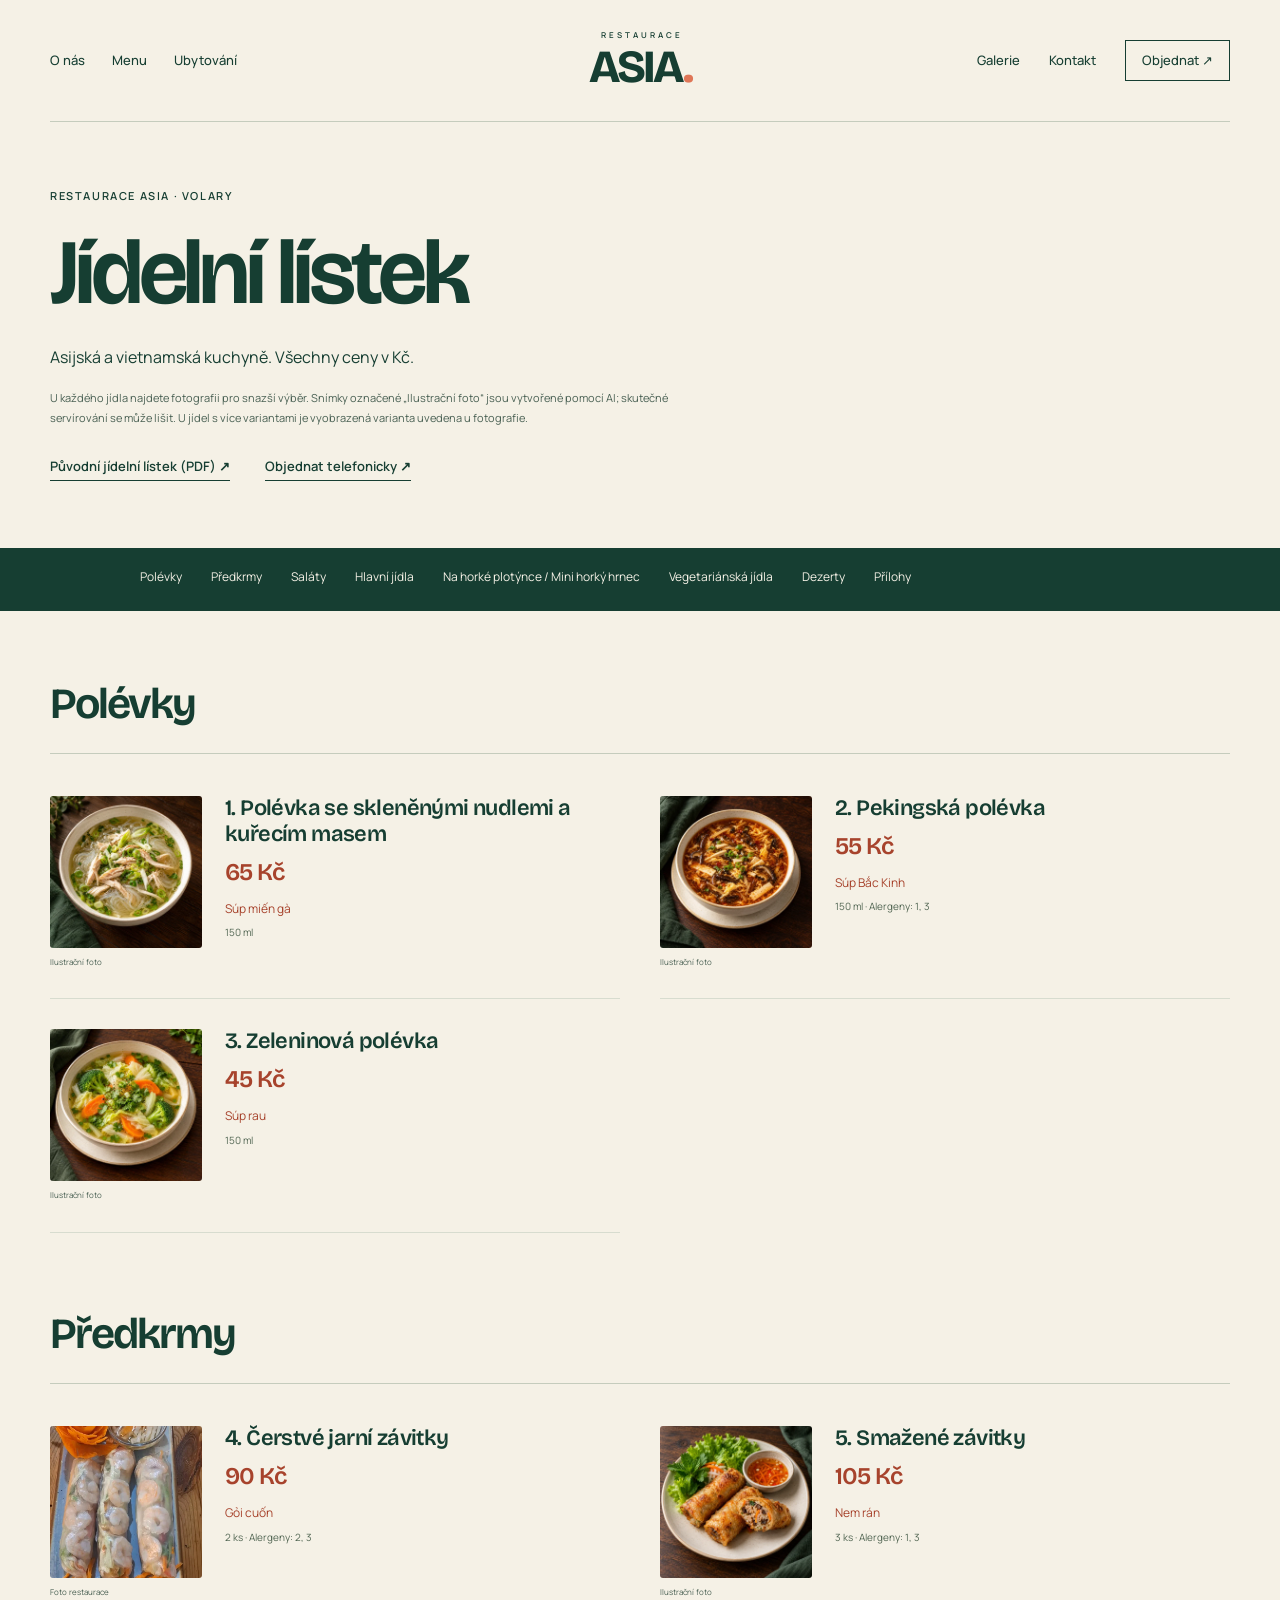
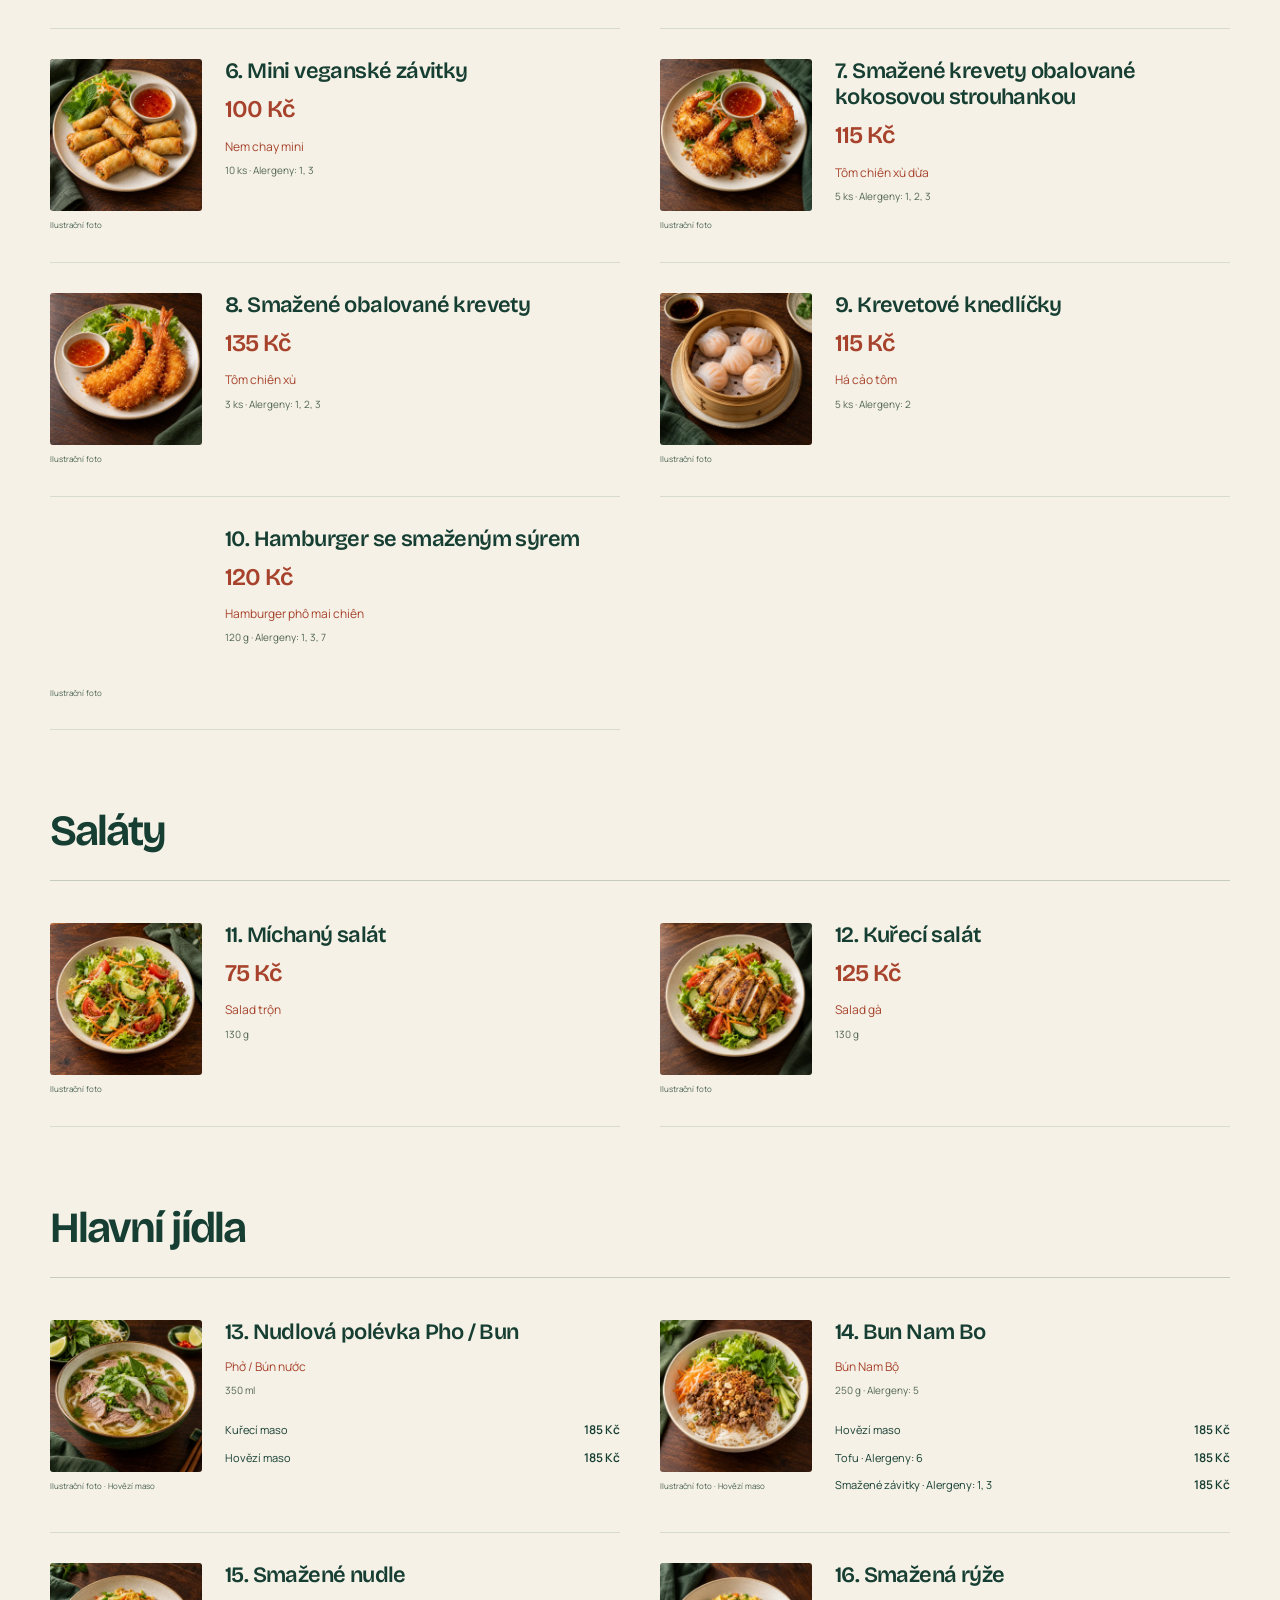
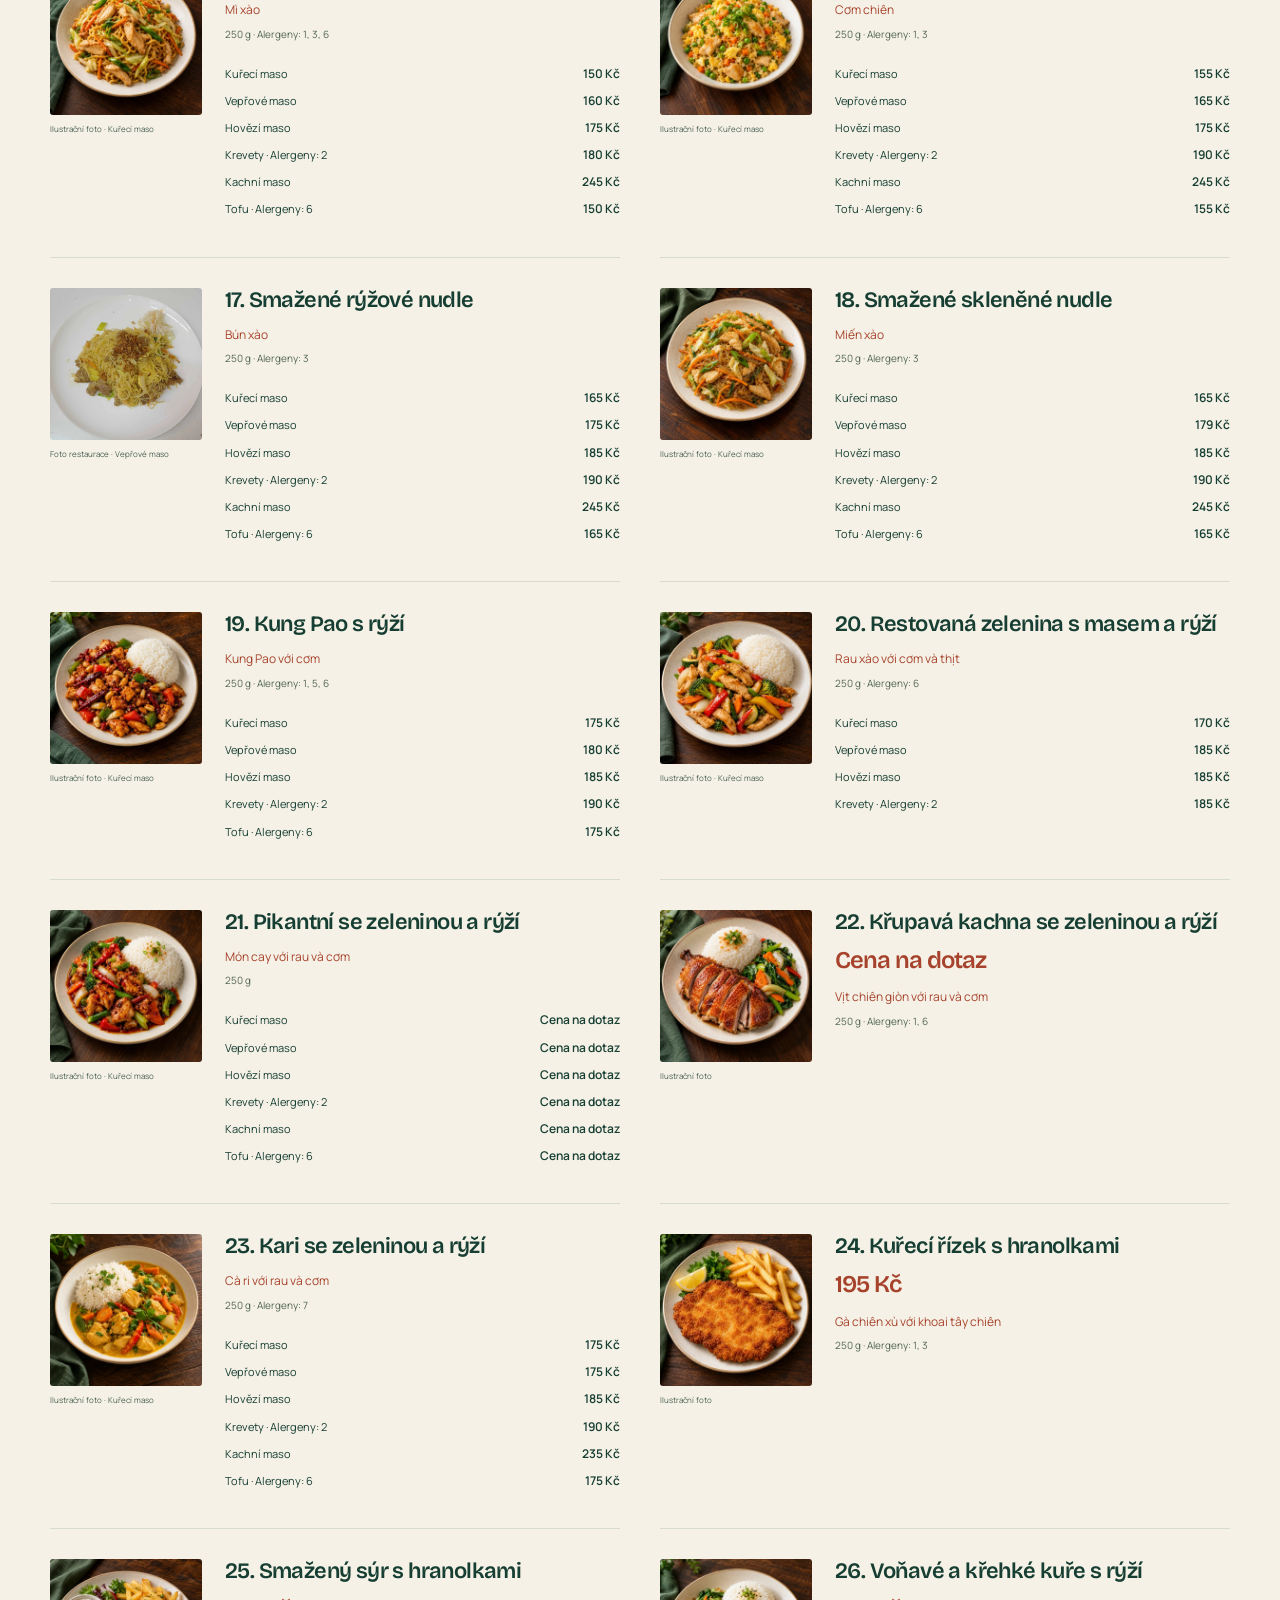
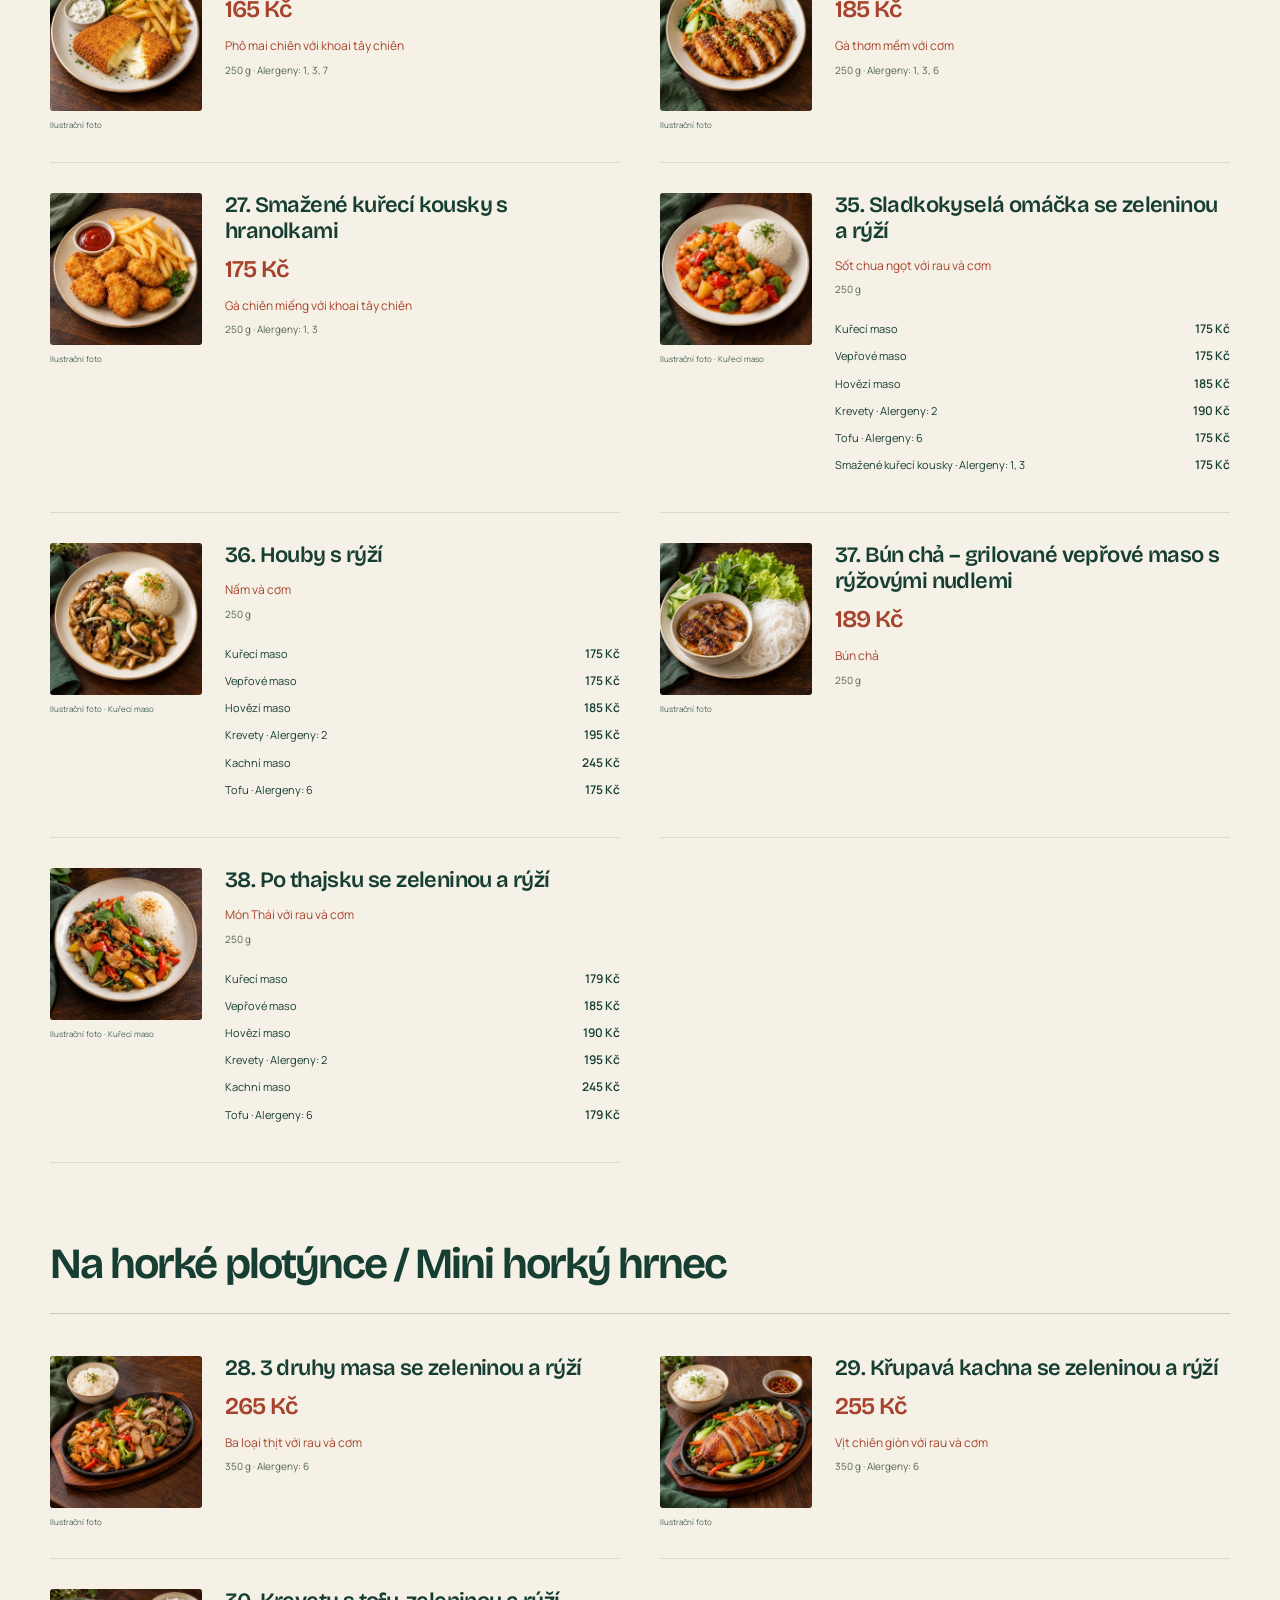
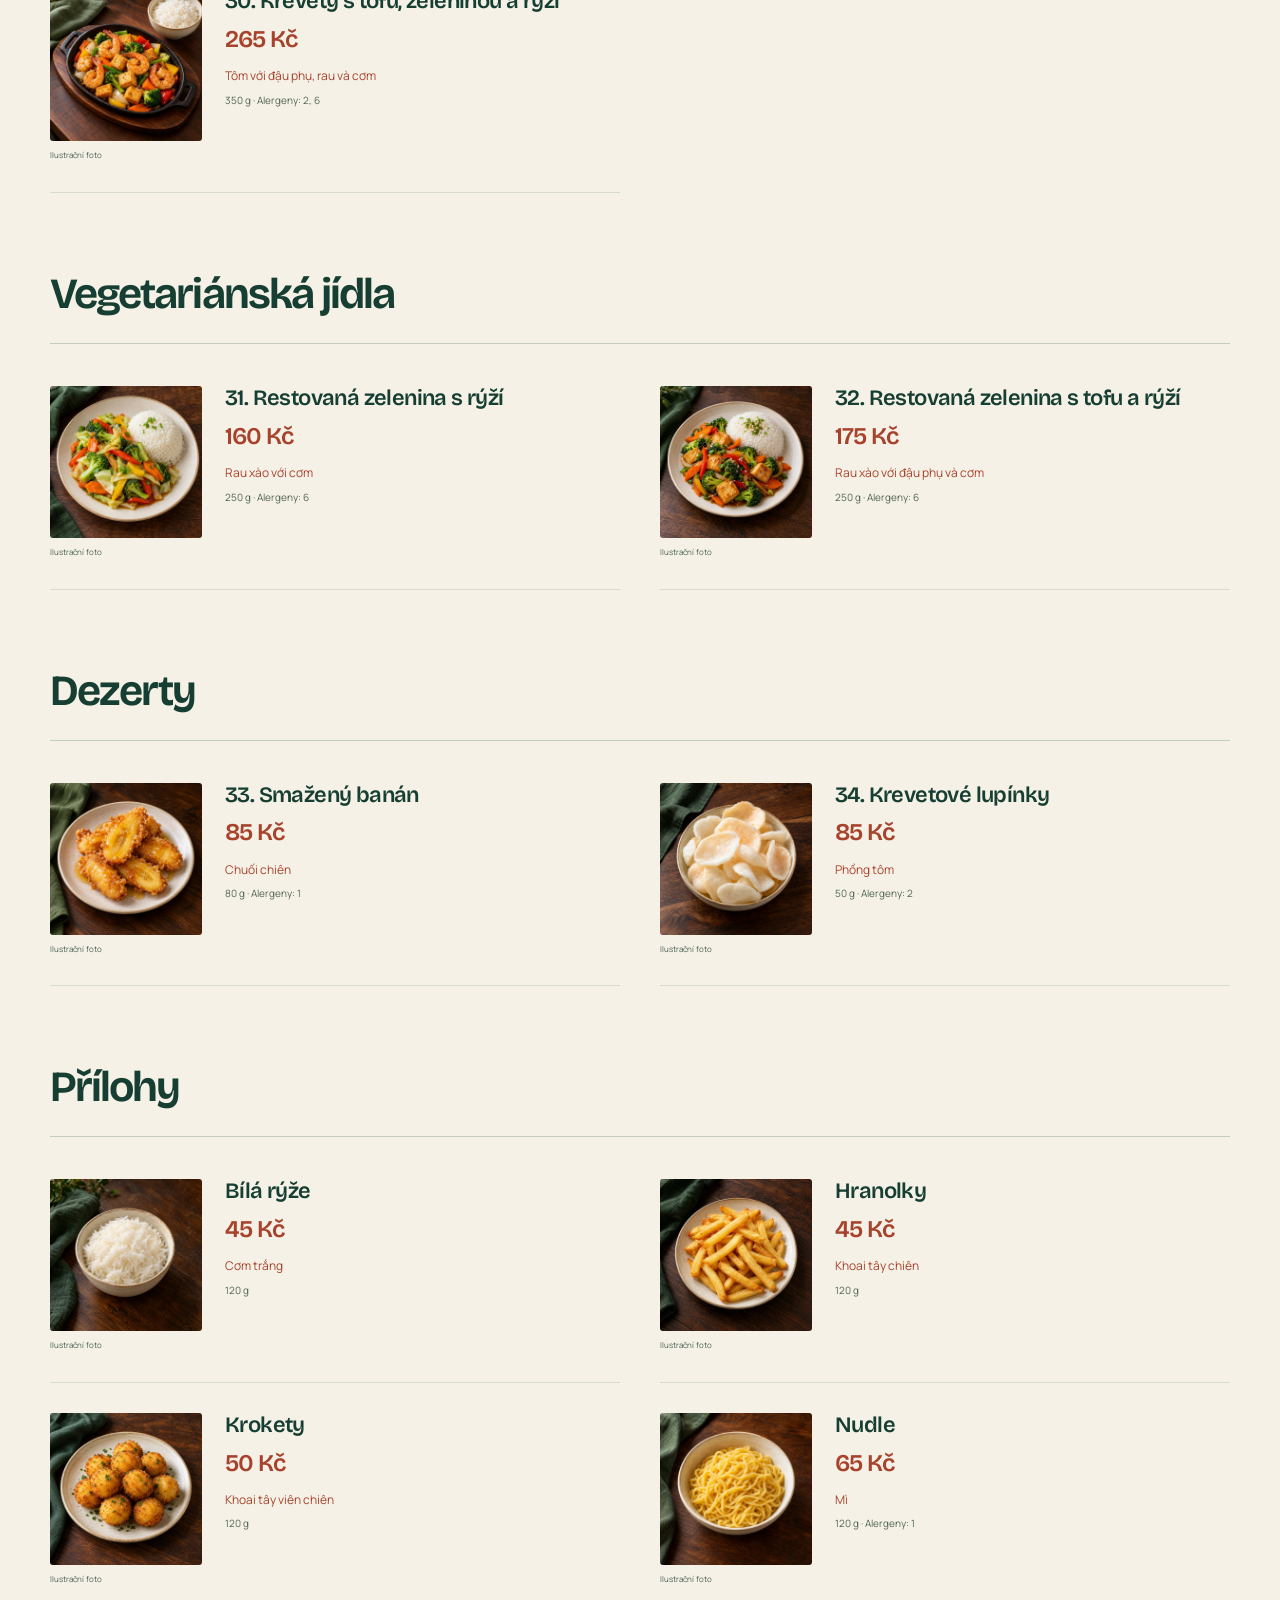
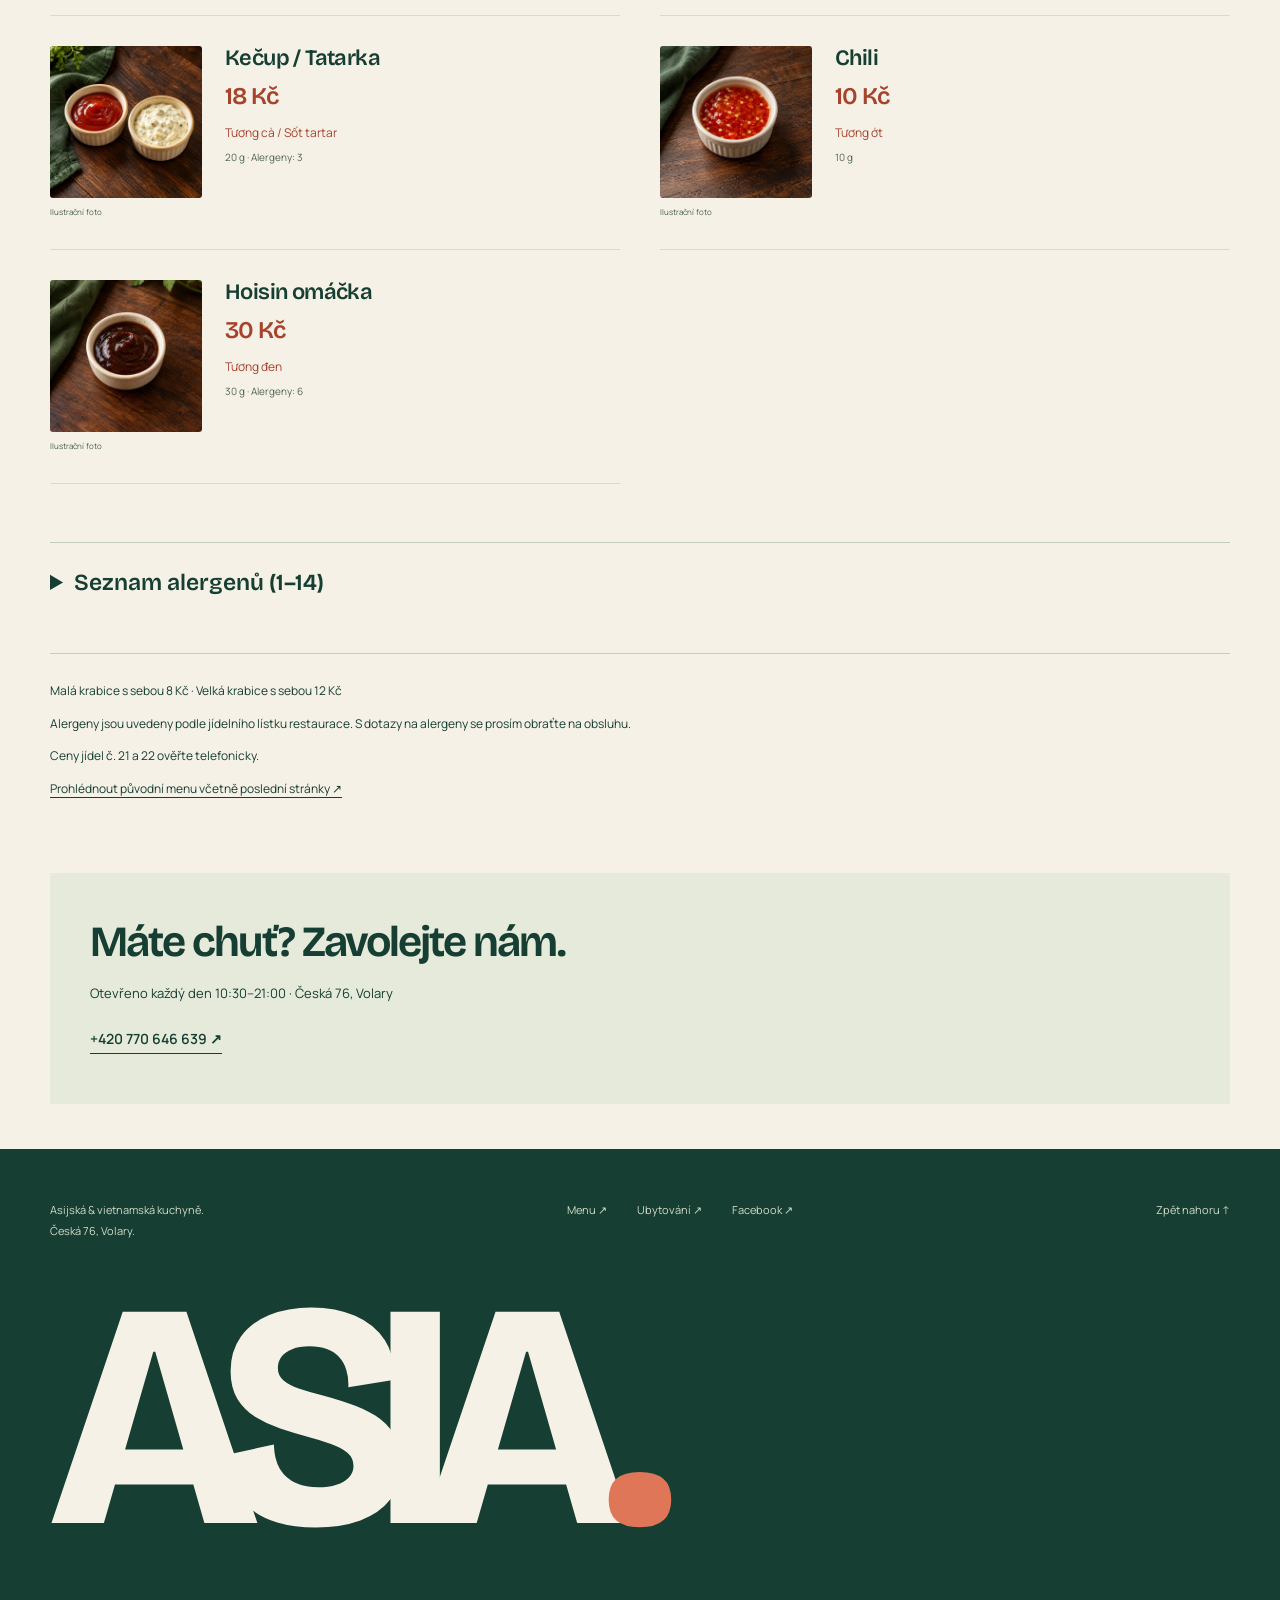
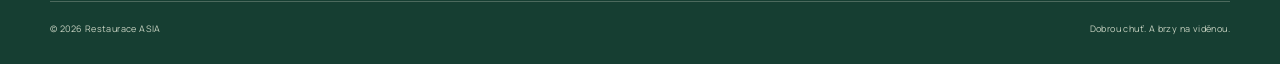
==== commit f8b021f3: "Add apartment media and pricing with illustrated restaurant menu" ====
--- a/menu.html
+++ b/menu.html
@@ -1,11 +1,11 @@
 <!doctype html>
 <html lang="cs" class="menu-route"><head><meta charset="utf-8"><meta name="viewport" content="width=device-width, initial-scale=1"><meta name="theme-color" content="#163e32"><title>Menu · Restaurace ASIA, Volary</title><meta name="description" content="Kompletní jídelní lístek Restaurace ASIA: polévky, závitky, vietnamská a asijská jídla, přílohy a dezerty. Česká 76, Volary."><link rel="icon" href="./assets/favicon.svg" type="image/svg+xml"><link rel="preload" href="./fonts/Bricolage.woff2" as="font" type="font/woff2" crossorigin><link rel="stylesheet" href="./styles.css"><script src="./app.js" defer></script></head>
 <body class="menu-page"><a class="skip-link" href="#main">Přejít k obsahu</a>  <header class="site-header frame">
-    <nav class="nav-left" aria-label="Hlavní navigace"><a href="./index.html#o-nas">O nás</a><a href="./menu.html" aria-current="page">Menu</a></nav>
+    <nav class="nav-left" aria-label="Hlavní navigace"><a href="./index.html#o-nas">O nás</a><a href="./menu.html" aria-current="page">Menu</a><a href="./index.html#ubytovani">Ubytování</a></nav>
     <a class="brand" href="./index.html" aria-label="Restaurace ASIA — úvod"><span class="brand-kicker">RESTAURACE</span><span class="brand-name">ASIA<span class="brand-dot">.</span></span></a>
     <nav class="nav-right" aria-label="Další navigace"><a href="./index.html#galerie">Galerie</a><a href="./index.html#kontakt">Kontakt</a><a class="nav-order" href="tel:+420770646639">Objednat <span aria-hidden="true">↗</span></a></nav>
     <button class="nav-toggle" type="button" aria-label="Otevřít navigaci" aria-expanded="false" aria-controls="mobile-nav"><span></span><span></span><span></span></button>
     <nav id="mobile-nav" class="mobile-nav" aria-label="Navigace na telefonu" hidden><a href="./index.html#o-nas">O nás</a><a href="./menu.html" aria-current="page">Menu</a><a href="./index.html#galerie">Galerie</a><a href="./index.html#ubytovani">Ubytování</a><a href="./index.html#kontakt">Kontakt</a><a class="mobile-order" href="tel:+420770646639">Objednat telefonicky ↗</a></nav>
   </header>
-<main id="main" class="menu-document"><div class="menu-document-header frame"><p class="eyebrow">Restaurace ASIA · Volary</p><h1>Jídelní lístek</h1><p>Asijská a vietnamská kuchyně. Všechny ceny v Kč.</p><div class="document-links"><a class="text-link" href="./assets/menu-restaurace-asia.pdf" target="_blank" rel="noopener">Původní jídelní lístek (PDF) ↗</a><a class="text-link" href="tel:+420770646639">Objednat telefonicky ↗</a></div></div><nav class="menu-category-nav" aria-label="Kategorie jídelního lístku"><a href="#menu-soups">Polévky</a><a href="#menu-starters">Předkrmy</a><a href="#menu-salads">Saláty</a><a href="#menu-main">Hlavní jídla</a><a href="#menu-hotplate">Na horké plotýnce / Mini horký hrnec</a><a href="#menu-vegetarian">Vegetariánská jídla</a><a href="#menu-desserts">Dezerty</a><a href="#menu-sides">Přílohy</a></nav><div class="menu-paper"><div class="frame"><section class="menu-category" id="menu-soups" aria-labelledby="heading-soups"><h2 id="heading-soups">Polévky</h2><article class="document-dish" data-menu-id="1"><div class="dish-heading"><h3>1. Polévka se skleněnými nudlemi a kuřecím masem</h3><span class="dish-price">65 Kč</span></div><p class="dish-meta">150 ml</p></article><article class="document-dish" data-menu-id="2"><div class="dish-heading"><h3>2. Pekingská polévka</h3><span class="dish-price">55 Kč</span></div><p class="dish-meta">150 ml · Alergeny: 1, 3</p></article><article class="document-dish" data-menu-id="3"><div class="dish-heading"><h3>3. Zeleninová polévka</h3><span class="dish-price">45 Kč</span></div><p class="dish-meta">150 ml</p></article></section><section class="menu-category" id="menu-starters" aria-labelledby="heading-starters"><h2 id="heading-starters">Předkrmy</h2><article class="document-dish" data-menu-id="4"><div class="dish-heading"><h3>4. Čerstvé jarní závitky</h3><span class="dish-price">90 Kč</span></div><p class="dish-meta">2 ks · Alergeny: 2, 3</p></article><article class="document-dish" data-menu-id="5"><div class="dish-heading"><h3>5. Smažené závitky</h3><span class="dish-price">105 Kč</span></div><p class="dish-meta">3 ks · Alergeny: 1, 3</p></article><article class="document-dish" data-menu-id="6"><div class="dish-heading"><h3>6. Mini veganské závitky</h3><span class="dish-price">100 Kč</span></div><p class="dish-meta">10 ks · Alergeny: 1, 3</p></article><article class="document-dish" data-menu-id="7"><div class="dish-heading"><h3>7. Smažené krevety obalované kokosovou strouhankou</h3><span class="dish-price">115 Kč</span></div><p class="dish-meta">5 ks · Alergeny: 1, 2, 3</p></article><article class="document-dish" data-menu-id="8"><div class="dish-heading"><h3>8. Smažené obalované krevety</h3><span class="dish-price">135 Kč</span></div><p class="dish-meta">3 ks · Alergeny: 1, 2, 3</p></article><article class="document-dish" data-menu-id="9"><div class="dish-heading"><h3>9. Krevetové knedlíčky</h3><span class="dish-price">115 Kč</span></div><p class="dish-meta">5 ks · Alergeny: 2</p></article><article class="document-dish" data-menu-id="10"><div class="dish-heading"><h3>10. Hamburger se smaženým sýrem</h3><span class="dish-price">120 Kč</span></div><p class="dish-meta">120 g · Alergeny: 1, 3, 7</p></article><figure class="document-photo"><img src="./assets/fresh-rolls.webp" alt="Čerstvé jarní závitky z videa restaurace" width="720" height="1280" loading="lazy"><figcaption>Čerstvé závitky u nás v ASIA.<small>Fotografie z videa restaurace; způsob servírování se může lišit.</small></figcaption></figure></section><section class="menu-category" id="menu-salads" aria-labelledby="heading-salads"><h2 id="heading-salads">Saláty</h2><article class="document-dish" data-menu-id="11"><div class="dish-heading"><h3>11. Míchaný salát</h3><span class="dish-price">75 Kč</span></div><p class="dish-meta">130 g</p></article><article class="document-dish" data-menu-id="12"><div class="dish-heading"><h3>12. Kuřecí salát</h3><span class="dish-price">125 Kč</span></div><p class="dish-meta">130 g</p></article></section><section class="menu-category" id="menu-main" aria-labelledby="heading-main"><h2 id="heading-main">Hlavní jídla</h2><article class="document-dish" data-menu-id="13"><div class="dish-heading"><h3>13. Nudlová polévka Pho / Bun</h3></div><p class="dish-meta">350 ml</p><ul class="variant-list"><li><span>Kuřecí maso</span><span class="variant-price">185 Kč</span></li><li><span>Hovězí maso</span><span class="variant-price">185 Kč</span></li></ul></article><article class="document-dish" data-menu-id="14"><div class="dish-heading"><h3>14. Bun Nam Bo</h3></div><p class="dish-meta">250 g · Alergeny: 5</p><ul class="variant-list"><li><span>Hovězí maso</span><span class="variant-price">185 Kč</span></li><li><span>Tofu · Alergeny: 6</span><span class="variant-price">185 Kč</span></li><li><span>Smažené závitky · Alergeny: 1, 3</span><span class="variant-price">185 Kč</span></li></ul></article><article class="document-dish" data-menu-id="15"><div class="dish-heading"><h3>15. Smažené nudle</h3></div><p class="dish-meta">250 g · Alergeny: 1, 3, 6</p><ul class="variant-list"><li><span>Kuřecí maso</span><span class="variant-price">150 Kč</span></li><li><span>Vepřové maso</span><span class="variant-price">160 Kč</span></li><li><span>Hovězí maso</span><span class="variant-price">175 Kč</span></li><li><span>Krevety · Alergeny: 2</span><span class="variant-price">180 Kč</span></li><li><span>Kachní maso</span><span class="variant-price">245 Kč</span></li><li><span>Tofu · Alergeny: 6</span><span class="variant-price">150 Kč</span></li></ul></article><article class="document-dish" data-menu-id="16"><div class="dish-heading"><h3>16. Smažená rýže</h3></div><p class="dish-meta">250 g · Alergeny: 1, 3</p><ul class="variant-list"><li><span>Kuřecí maso</span><span class="variant-price">155 Kč</span></li><li><span>Vepřové maso</span><span class="variant-price">165 Kč</span></li><li><span>Hovězí maso</span><span class="variant-price">175 Kč</span></li><li><span>Krevety · Alergeny: 2</span><span class="variant-price">190 Kč</span></li><li><span>Kachní maso</span><span class="variant-price">245 Kč</span></li><li><span>Tofu · Alergeny: 6</span><span class="variant-price">155 Kč</span></li></ul></article><article class="document-dish" data-menu-id="17"><div class="dish-heading"><h3>17. Smažené rýžové nudle</h3></div><p class="dish-meta">250 g · Alergeny: 3</p><ul class="variant-list"><li><span>Kuřecí maso</span><span class="variant-price">165 Kč</span></li><li><span>Vepřové maso</span><span class="variant-price">175 Kč</span></li><li><span>Hovězí maso</span><span class="variant-price">185 Kč</span></li><li><span>Krevety · Alergeny: 2</span><span class="variant-price">190 Kč</span></li><li><span>Kachní maso</span><span class="variant-price">245 Kč</span></li><li><span>Tofu · Alergeny: 6</span><span class="variant-price">165 Kč</span></li></ul></article><article class="document-dish" data-menu-id="18"><div class="dish-heading"><h3>18. Smažené skleněné nudle</h3></div><p class="dish-meta">250 g · Alergeny: 3</p><ul class="variant-list"><li><span>Kuřecí maso</span><span class="variant-price">165 Kč</span></li><li><span>Vepřové maso</span><span class="variant-price">179 Kč</span></li><li><span>Hovězí maso</span><span class="variant-price">185 Kč</span></li><li><span>Krevety · Alergeny: 2</span><span class="variant-price">190 Kč</span></li><li><span>Kachní maso</span><span class="variant-price">245 Kč</span></li><li><span>Tofu · Alergeny: 6</span><span class="variant-price">165 Kč</span></li></ul></article><article class="document-dish" data-menu-id="19"><div class="dish-heading"><h3>19. Kung Pao s rýží</h3></div><p class="dish-meta">250 g · Alergeny: 1, 5, 6</p><ul class="variant-list"><li><span>Kuřecí maso</span><span class="variant-price">175 Kč</span></li><li><span>Vepřové maso</span><span class="variant-price">180 Kč</span></li><li><span>Hovězí maso</span><span class="variant-price">185 Kč</span></li><li><span>Krevety · Alergeny: 2</span><span class="variant-price">190 Kč</span></li><li><span>Tofu · Alergeny: 6</span><span class="variant-price">175 Kč</span></li></ul></article><article class="document-dish" data-menu-id="20"><div class="dish-heading"><h3>20. Restovaná zelenina s masem a rýží</h3></div><p class="dish-meta">250 g · Alergeny: 6</p><ul class="variant-list"><li><span>Kuřecí maso</span><span class="variant-price">170 Kč</span></li><li><span>Vepřové maso</span><span class="variant-price">185 Kč</span></li><li><span>Hovězí maso</span><span class="variant-price">185 Kč</span></li><li><span>Krevety · Alergeny: 2</span><span class="variant-price">185 Kč</span></li></ul></article><article class="document-dish" data-menu-id="21"><div class="dish-heading"><h3>21. Pikantní se zeleninou a rýží</h3></div><p class="dish-meta">250 g</p><ul class="variant-list"><li><span>Kuřecí maso</span><span class="variant-price">Cena na dotaz</span></li><li><span>Vepřové maso</span><span class="variant-price">Cena na dotaz</span></li><li><span>Hovězí maso</span><span class="variant-price">Cena na dotaz</span></li><li><span>Krevety · Alergeny: 2</span><span class="variant-price">Cena na dotaz</span></li><li><span>Kachní maso</span><span class="variant-price">Cena na dotaz</span></li><li><span>Tofu · Alergeny: 6</span><span class="variant-price">Cena na dotaz</span></li></ul></article><article class="document-dish" data-menu-id="22"><div class="dish-heading"><h3>22. Křupavá kachna se zeleninou a rýží</h3><span class="dish-price">Cena na dotaz</span></div><p class="dish-meta">250 g · Alergeny: 1, 6</p></article><article class="document-dish" data-menu-id="23"><div class="dish-heading"><h3>23. Kari se zeleninou a rýží</h3></div><p class="dish-meta">250 g · Alergeny: 7</p><ul class="variant-list"><li><span>Kuřecí maso</span><span class="variant-price">175 Kč</span></li><li><span>Vepřové maso</span><span class="variant-price">175 Kč</span></li><li><span>Hovězí maso</span><span class="variant-price">185 Kč</span></li><li><span>Krevety · Alergeny: 2</span><span class="variant-price">190 Kč</span></li><li><span>Kachní maso</span><span class="variant-price">235 Kč</span></li><li><span>Tofu · Alergeny: 6</span><span class="variant-price">175 Kč</span></li></ul></article><article class="document-dish" data-menu-id="24"><div class="dish-heading"><h3>24. Kuřecí řízek s hranolkami</h3><span class="dish-price">195 Kč</span></div><p class="dish-meta">250 g · Alergeny: 1, 3</p></article><article class="document-dish" data-menu-id="25"><div class="dish-heading"><h3>25. Smažený sýr s hranolkami</h3><span class="dish-price">165 Kč</span></div><p class="dish-meta">250 g · Alergeny: 1, 3, 7</p></article><article class="document-dish" data-menu-id="26"><div class="dish-heading"><h3>26. Voňavé a křehké kuře s rýží</h3><span class="dish-price">185 Kč</span></div><p class="dish-meta">250 g · Alergeny: 1, 3, 6</p></article><article class="document-dish" data-menu-id="27"><div class="dish-heading"><h3>27. Smažené kuřecí kousky s hranolkami</h3><span class="dish-price">175 Kč</span></div><p class="dish-meta">250 g · Alergeny: 1, 3</p></article><article class="document-dish" data-menu-id="35"><div class="dish-heading"><h3>35. Sladkokyselá omáčka se zeleninou a rýží</h3></div><p class="dish-meta">250 g</p><ul class="variant-list"><li><span>Kuřecí maso</span><span class="variant-price">175 Kč</span></li><li><span>Vepřové maso</span><span class="variant-price">175 Kč</span></li><li><span>Hovězí maso</span><span class="variant-price">185 Kč</span></li><li><span>Krevety · Alergeny: 2</span><span class="variant-price">190 Kč</span></li><li><span>Tofu · Alergeny: 6</span><span class="variant-price">175 Kč</span></li><li><span>Smažené kuřecí kousky · Alergeny: 1, 3</span><span class="variant-price">175 Kč</span></li></ul></article><article class="document-dish" data-menu-id="36"><div class="dish-heading"><h3>36. Houby s rýží</h3></div><p class="dish-meta">250 g</p><ul class="variant-list"><li><span>Kuřecí maso</span><span class="variant-price">175 Kč</span></li><li><span>Vepřové maso</span><span class="variant-price">175 Kč</span></li><li><span>Hovězí maso</span><span class="variant-price">185 Kč</span></li><li><span>Krevety · Alergeny: 2</span><span class="variant-price">195 Kč</span></li><li><span>Kachní maso</span><span class="variant-price">245 Kč</span></li><li><span>Tofu · Alergeny: 6</span><span class="variant-price">175 Kč</span></li></ul></article><article class="document-dish" data-menu-id="37"><div class="dish-heading"><h3>37. Bún chả – grilované vepřové maso s rýžovými nudlemi</h3><span class="dish-price">189 Kč</span></div><p class="dish-meta">250 g</p></article><article class="document-dish" data-menu-id="38"><div class="dish-heading"><h3>38. Po thajsku se zeleninou a rýží</h3></div><p class="dish-meta">250 g</p><ul class="variant-list"><li><span>Kuřecí maso</span><span class="variant-price">179 Kč</span></li><li><span>Vepřové maso</span><span class="variant-price">185 Kč</span></li><li><span>Hovězí maso</span><span class="variant-price">190 Kč</span></li><li><span>Krevety · Alergeny: 2</span><span class="variant-price">195 Kč</span></li><li><span>Kachní maso</span><span class="variant-price">245 Kč</span></li><li><span>Tofu · Alergeny: 6</span><span class="variant-price">179 Kč</span></li></ul></article><figure class="document-photo"><img src="./assets/rice-noodles.webp" alt="Smažené rýžové nudle s vepřovým masem a zeleninou" width="1800" height="1800" loading="lazy"><figcaption>17. Smažené rýžové nudle<small>Na fotografii varianta s vepřovým masem.</small></figcaption></figure></section><section class="menu-category" id="menu-hotplate" aria-labelledby="heading-hotplate"><h2 id="heading-hotplate">Na horké plotýnce / Mini horký hrnec</h2><article class="document-dish" data-menu-id="28"><div class="dish-heading"><h3>28. 3 druhy masa se zeleninou a rýží</h3><span class="dish-price">265 Kč</span></div><p class="dish-meta">350 g · Alergeny: 6</p></article><article class="document-dish" data-menu-id="29"><div class="dish-heading"><h3>29. Křupavá kachna se zeleninou a rýží</h3><span class="dish-price">255 Kč</span></div><p class="dish-meta">350 g · Alergeny: 6</p></article><article class="document-dish" data-menu-id="30"><div class="dish-heading"><h3>30. Krevety s tofu, zeleninou a rýží</h3><span class="dish-price">265 Kč</span></div><p class="dish-meta">350 g · Alergeny: 2, 6</p></article></section><section class="menu-category" id="menu-vegetarian" aria-labelledby="heading-vegetarian"><h2 id="heading-vegetarian">Vegetariánská jídla</h2><article class="document-dish" data-menu-id="31"><div class="dish-heading"><h3>31. Restovaná zelenina s rýží</h3><span class="dish-price">160 Kč</span></div><p class="dish-meta">250 g · Alergeny: 6</p></article><article class="document-dish" data-menu-id="32"><div class="dish-heading"><h3>32. Restovaná zelenina s tofu a rýží</h3><span class="dish-price">175 Kč</span></div><p class="dish-meta">250 g · Alergeny: 6</p></article></section><section class="menu-category" id="menu-desserts" aria-labelledby="heading-desserts"><h2 id="heading-desserts">Dezerty</h2><article class="document-dish" data-menu-id="33"><div class="dish-heading"><h3>33. Smažený banán</h3><span class="dish-price">85 Kč</span></div><p class="dish-meta">80 g · Alergeny: 1</p></article><article class="document-dish" data-menu-id="34"><div class="dish-heading"><h3>34. Krevetové lupínky</h3><span class="dish-price">85 Kč</span></div><p class="dish-meta">50 g · Alergeny: 2</p></article></section><section class="menu-category" id="menu-sides" aria-labelledby="heading-sides"><h2 id="heading-sides">Přílohy</h2><article class="document-dish" data-menu-id="rice"><div class="dish-heading"><h3>Bílá rýže</h3><span class="dish-price">45 Kč</span></div><p class="dish-meta">120 g</p></article><article class="document-dish" data-menu-id="fries"><div class="dish-heading"><h3>Hranolky</h3><span class="dish-price">45 Kč</span></div><p class="dish-meta">120 g</p></article><article class="document-dish" data-menu-id="croquettes"><div class="dish-heading"><h3>Krokety</h3><span class="dish-price">50 Kč</span></div><p class="dish-meta">120 g</p></article><article class="document-dish" data-menu-id="noodles"><div class="dish-heading"><h3>Nudle</h3><span class="dish-price">65 Kč</span></div><p class="dish-meta">120 g · Alergeny: 1</p></article><article class="document-dish" data-menu-id="sauce"><div class="dish-heading"><h3>Kečup / Tatarka</h3><span class="dish-price">18 Kč</span></div><p class="dish-meta">20 g · Alergeny: 3</p></article><article class="document-dish" data-menu-id="chilli"><div class="dish-heading"><h3>Chili</h3><span class="dish-price">10 Kč</span></div><p class="dish-meta">10 g</p></article><article class="document-dish" data-menu-id="hoisin"><div class="dish-heading"><h3>Hoisin omáčka</h3><span class="dish-price">30 Kč</span></div><p class="dish-meta">30 g · Alergeny: 6</p></article></section><div class="menu-footnotes"><p>Malá krabice s sebou 8 Kč · Velká krabice s sebou 12 Kč</p><p>Alergeny jsou uvedeny podle jídelního lístku restaurace. S dotazy na alergeny se prosím obraťte na obsluhu.</p><p>Ceny jídel č. 21 a 22 ověřte telefonicky.</p><p><a href="./assets/menu-restaurace-asia.pdf" target="_blank" rel="noopener">Prohlédnout původní menu včetně poslední stránky ↗</a></p></div></div></div><div class="menu-callout frame"><h2>Máte chuť? Zavolejte nám.</h2><p>Otevřeno každý den 10:30–21:00 · Česká 76, Volary</p><a class="text-link" href="tel:+420770646639">+420 770 646 639 ↗</a></div></main>  <footer class="site-footer"><div class="frame"><div class="footer-top"><p>Asijská &amp; vietnamská kuchyně.<br>Česká 76, Volary.</p><nav aria-label="Navigace v zápatí"><a href="./menu.html">Menu ↗</a><a href="./index.html#ubytovani">Ubytování ↗</a><a href="https://www.facebook.com/ktngh/?locale=cs_CZ" target="_blank" rel="noopener noreferrer">Facebook ↗</a></nav><a class="footer-top-link" href="./index.html#main">Zpět nahoru ↑</a></div><div class="footer-wordmark" aria-hidden="true">ASIA<span>.</span></div><div class="footer-bottom"><p>© <span data-year>2026</span> Restaurace ASIA</p><p>Dobrou chuť. A brzy na viděnou.</p></div></div></footer>
+<main id="main" class="menu-document"><div class="menu-document-header frame"><p class="eyebrow">Restaurace ASIA · Volary</p><h1>Jídelní lístek</h1><p>Asijská a vietnamská kuchyně. Všechny ceny v Kč.</p><p class="menu-image-note">U každého jídla najdete fotografii pro snazší výběr. Snímky označené „Ilustrační foto“ jsou vytvořené pomocí AI; skutečné servírování se může lišit. U jídel s více variantami je vyobrazená varianta uvedena u fotografie.</p><div class="document-links"><a class="text-link" href="./assets/menu-restaurace-asia.pdf" target="_blank" rel="noopener">Původní jídelní lístek (PDF) ↗</a><a class="text-link" href="tel:+420770646639">Objednat telefonicky ↗</a></div></div><nav class="menu-category-nav" aria-label="Kategorie jídelního lístku"><a href="#menu-soups">Polévky</a><a href="#menu-starters">Předkrmy</a><a href="#menu-salads">Saláty</a><a href="#menu-main">Hlavní jídla</a><a href="#menu-hotplate">Na horké plotýnce / Mini horký hrnec</a><a href="#menu-vegetarian">Vegetariánská jídla</a><a href="#menu-desserts">Dezerty</a><a href="#menu-sides">Přílohy</a></nav><div class="menu-paper"><div class="frame"><section class="menu-category" id="menu-soups" aria-labelledby="heading-soups"><h2 id="heading-soups">Polévky</h2><div class="menu-category-dishes"><article class="document-dish" id="dish-1" data-menu-id="1"><figure class="dish-photo"><img src="./assets/dishes/1.webp" alt="Polévka se skleněnými nudlemi a kuřecím masem" width="640" height="640" loading="lazy" decoding="async"><figcaption>Ilustrační foto</figcaption></figure><div class="dish-heading"><h3>1. Polévka se skleněnými nudlemi a kuřecím masem</h3><span class="dish-price">65 Kč</span></div><p class="dish-meta"><span class="dish-vietnamese">Súp miến gà</span>150 ml</p></article><article class="document-dish" id="dish-2" data-menu-id="2"><figure class="dish-photo"><img src="./assets/dishes/2.webp" alt="Pekingská polévka" width="640" height="640" loading="lazy" decoding="async"><figcaption>Ilustrační foto</figcaption></figure><div class="dish-heading"><h3>2. Pekingská polévka</h3><span class="dish-price">55 Kč</span></div><p class="dish-meta"><span class="dish-vietnamese">Súp Bắc Kinh</span>150 ml · Alergeny: 1, 3</p></article><article class="document-dish" id="dish-3" data-menu-id="3"><figure class="dish-photo"><img src="./assets/dishes/3.webp" alt="Zeleninová polévka" width="640" height="640" loading="lazy" decoding="async"><figcaption>Ilustrační foto</figcaption></figure><div class="dish-heading"><h3>3. Zeleninová polévka</h3><span class="dish-price">45 Kč</span></div><p class="dish-meta"><span class="dish-vietnamese">Súp rau</span>150 ml</p></article></div></section><section class="menu-category" id="menu-starters" aria-labelledby="heading-starters"><h2 id="heading-starters">Předkrmy</h2><div class="menu-category-dishes"><article class="document-dish" id="dish-4" data-menu-id="4"><figure class="dish-photo"><img src="./assets/fresh-rolls.webp" alt="Čerstvé jarní závitky" width="640" height="640" loading="lazy" decoding="async"><figcaption>Foto restaurace</figcaption></figure><div class="dish-heading"><h3>4. Čerstvé jarní závitky</h3><span class="dish-price">90 Kč</span></div><p class="dish-meta"><span class="dish-vietnamese">Gỏi cuốn</span>2 ks · Alergeny: 2, 3</p></article><article class="document-dish" id="dish-5" data-menu-id="5"><figure class="dish-photo"><img src="./assets/dishes/5.webp" alt="Smažené závitky" width="640" height="640" loading="lazy" decoding="async"><figcaption>Ilustrační foto</figcaption></figure><div class="dish-heading"><h3>5. Smažené závitky</h3><span class="dish-price">105 Kč</span></div><p class="dish-meta"><span class="dish-vietnamese">Nem rán</span>3 ks · Alergeny: 1, 3</p></article><article class="document-dish" id="dish-6" data-menu-id="6"><figure class="dish-photo"><img src="./assets/dishes/6.webp" alt="Mini veganské závitky" width="640" height="640" loading="lazy" decoding="async"><figcaption>Ilustrační foto</figcaption></figure><div class="dish-heading"><h3>6. Mini veganské závitky</h3><span class="dish-price">100 Kč</span></div><p class="dish-meta"><span class="dish-vietnamese">Nem chay mini</span>10 ks · Alergeny: 1, 3</p></article><article class="document-dish" id="dish-7" data-menu-id="7"><figure class="dish-photo"><img src="./assets/dishes/7.webp" alt="Smažené krevety obalované kokosovou strouhankou" width="640" height="640" loading="lazy" decoding="async"><figcaption>Ilustrační foto</figcaption></figure><div class="dish-heading"><h3>7. Smažené krevety obalované kokosovou strouhankou</h3><span class="dish-price">115 Kč</span></div><p class="dish-meta"><span class="dish-vietnamese">Tôm chiên xù dừa</span>5 ks · Alergeny: 1, 2, 3</p></article><article class="document-dish" id="dish-8" data-menu-id="8"><figure class="dish-photo"><img src="./assets/dishes/8.webp" alt="Smažené obalované krevety" width="640" height="640" loading="lazy" decoding="async"><figcaption>Ilustrační foto</figcaption></figure><div class="dish-heading"><h3>8. Smažené obalované krevety</h3><span class="dish-price">135 Kč</span></div><p class="dish-meta"><span class="dish-vietnamese">Tôm chiên xù</span>3 ks · Alergeny: 1, 2, 3</p></article><article class="document-dish" id="dish-9" data-menu-id="9"><figure class="dish-photo"><img src="./assets/dishes/9.webp" alt="Krevetové knedlíčky" width="640" height="640" loading="lazy" decoding="async"><figcaption>Ilustrační foto</figcaption></figure><div class="dish-heading"><h3>9. Krevetové knedlíčky</h3><span class="dish-price">115 Kč</span></div><p class="dish-meta"><span class="dish-vietnamese">Há cảo tôm</span>5 ks · Alergeny: 2</p></article><article class="document-dish" id="dish-10" data-menu-id="10"><figure class="dish-photo"><img src="./assets/dishes/10.webp" alt="Hamburger se smaženým sýrem" width="640" height="640" loading="lazy" decoding="async"><figcaption>Ilustrační foto</figcaption></figure><div class="dish-heading"><h3>10. Hamburger se smaženým sýrem</h3><span class="dish-price">120 Kč</span></div><p class="dish-meta"><span class="dish-vietnamese">Hamburger phô mai chiên</span>120 g · Alergeny: 1, 3, 7</p></article></div></section><section class="menu-category" id="menu-salads" aria-labelledby="heading-salads"><h2 id="heading-salads">Saláty</h2><div class="menu-category-dishes"><article class="document-dish" id="dish-11" data-menu-id="11"><figure class="dish-photo"><img src="./assets/dishes/11.webp" alt="Míchaný salát" width="640" height="640" loading="lazy" decoding="async"><figcaption>Ilustrační foto</figcaption></figure><div class="dish-heading"><h3>11. Míchaný salát</h3><span class="dish-price">75 Kč</span></div><p class="dish-meta"><span class="dish-vietnamese">Salad trộn</span>130 g</p></article><article class="document-dish" id="dish-12" data-menu-id="12"><figure class="dish-photo"><img src="./assets/dishes/12.webp" alt="Kuřecí salát" width="640" height="640" loading="lazy" decoding="async"><figcaption>Ilustrační foto</figcaption></figure><div class="dish-heading"><h3>12. Kuřecí salát</h3><span class="dish-price">125 Kč</span></div><p class="dish-meta"><span class="dish-vietnamese">Salad gà</span>130 g</p></article></div></section><section class="menu-category" id="menu-main" aria-labelledby="heading-main"><h2 id="heading-main">Hlavní jídla</h2><div class="menu-category-dishes"><article class="document-dish" id="dish-13" data-menu-id="13"><figure class="dish-photo"><img src="./assets/dishes/13.webp" alt="Nudlová polévka Pho / Bun — Hovězí maso" width="640" height="640" loading="lazy" decoding="async"><figcaption>Ilustrační foto · Hovězí maso</figcaption></figure><div class="dish-heading"><h3>13. Nudlová polévka Pho / Bun</h3></div><p class="dish-meta"><span class="dish-vietnamese">Phở / Bún nước</span>350 ml</p><ul class="variant-list"><li><span>Kuřecí maso</span><span class="variant-price">185 Kč</span></li><li><span>Hovězí maso</span><span class="variant-price">185 Kč</span></li></ul></article><article class="document-dish" id="dish-14" data-menu-id="14"><figure class="dish-photo"><img src="./assets/dishes/14.webp" alt="Bun Nam Bo — Hovězí maso" width="640" height="640" loading="lazy" decoding="async"><figcaption>Ilustrační foto · Hovězí maso</figcaption></figure><div class="dish-heading"><h3>14. Bun Nam Bo</h3></div><p class="dish-meta"><span class="dish-vietnamese">Bún Nam Bộ</span>250 g · Alergeny: 5</p><ul class="variant-list"><li><span>Hovězí maso</span><span class="variant-price">185 Kč</span></li><li><span>Tofu · Alergeny: 6</span><span class="variant-price">185 Kč</span></li><li><span>Smažené závitky · Alergeny: 1, 3</span><span class="variant-price">185 Kč</span></li></ul></article><article class="document-dish" id="dish-15" data-menu-id="15"><figure class="dish-photo"><img src="./assets/dishes/15.webp" alt="Smažené nudle — Kuřecí maso" width="640" height="640" loading="lazy" decoding="async"><figcaption>Ilustrační foto · Kuřecí maso</figcaption></figure><div class="dish-heading"><h3>15. Smažené nudle</h3></div><p class="dish-meta"><span class="dish-vietnamese">Mì xào</span>250 g · Alergeny: 1, 3, 6</p><ul class="variant-list"><li><span>Kuřecí maso</span><span class="variant-price">150 Kč</span></li><li><span>Vepřové maso</span><span class="variant-price">160 Kč</span></li><li><span>Hovězí maso</span><span class="variant-price">175 Kč</span></li><li><span>Krevety · Alergeny: 2</span><span class="variant-price">180 Kč</span></li><li><span>Kachní maso</span><span class="variant-price">245 Kč</span></li><li><span>Tofu · Alergeny: 6</span><span class="variant-price">150 Kč</span></li></ul></article><article class="document-dish" id="dish-16" data-menu-id="16"><figure class="dish-photo"><img src="./assets/dishes/16.webp" alt="Smažená rýže — Kuřecí maso" width="640" height="640" loading="lazy" decoding="async"><figcaption>Ilustrační foto · Kuřecí maso</figcaption></figure><div class="dish-heading"><h3>16. Smažená rýže</h3></div><p class="dish-meta"><span class="dish-vietnamese">Cơm chiên</span>250 g · Alergeny: 1, 3</p><ul class="variant-list"><li><span>Kuřecí maso</span><span class="variant-price">155 Kč</span></li><li><span>Vepřové maso</span><span class="variant-price">165 Kč</span></li><li><span>Hovězí maso</span><span class="variant-price">175 Kč</span></li><li><span>Krevety · Alergeny: 2</span><span class="variant-price">190 Kč</span></li><li><span>Kachní maso</span><span class="variant-price">245 Kč</span></li><li><span>Tofu · Alergeny: 6</span><span class="variant-price">155 Kč</span></li></ul></article><article class="document-dish" id="dish-17" data-menu-id="17"><figure class="dish-photo"><img src="./assets/rice-noodles.webp" alt="Smažené rýžové nudle — Vepřové maso" width="640" height="640" loading="lazy" decoding="async"><figcaption>Foto restaurace · Vepřové maso</figcaption></figure><div class="dish-heading"><h3>17. Smažené rýžové nudle</h3></div><p class="dish-meta"><span class="dish-vietnamese">Bún xào</span>250 g · Alergeny: 3</p><ul class="variant-list"><li><span>Kuřecí maso</span><span class="variant-price">165 Kč</span></li><li><span>Vepřové maso</span><span class="variant-price">175 Kč</span></li><li><span>Hovězí maso</span><span class="variant-price">185 Kč</span></li><li><span>Krevety · Alergeny: 2</span><span class="variant-price">190 Kč</span></li><li><span>Kachní maso</span><span class="variant-price">245 Kč</span></li><li><span>Tofu · Alergeny: 6</span><span class="variant-price">165 Kč</span></li></ul></article><article class="document-dish" id="dish-18" data-menu-id="18"><figure class="dish-photo"><img src="./assets/dishes/18.webp" alt="Smažené skleněné nudle — Kuřecí maso" width="640" height="640" loading="lazy" decoding="async"><figcaption>Ilustrační foto · Kuřecí maso</figcaption></figure><div class="dish-heading"><h3>18. Smažené skleněné nudle</h3></div><p class="dish-meta"><span class="dish-vietnamese">Miến xào</span>250 g · Alergeny: 3</p><ul class="variant-list"><li><span>Kuřecí maso</span><span class="variant-price">165 Kč</span></li><li><span>Vepřové maso</span><span class="variant-price">179 Kč</span></li><li><span>Hovězí maso</span><span class="variant-price">185 Kč</span></li><li><span>Krevety · Alergeny: 2</span><span class="variant-price">190 Kč</span></li><li><span>Kachní maso</span><span class="variant-price">245 Kč</span></li><li><span>Tofu · Alergeny: 6</span><span class="variant-price">165 Kč</span></li></ul></article><article class="document-dish" id="dish-19" data-menu-id="19"><figure class="dish-photo"><img src="./assets/dishes/19.webp" alt="Kung Pao s rýží — Kuřecí maso" width="640" height="640" loading="lazy" decoding="async"><figcaption>Ilustrační foto · Kuřecí maso</figcaption></figure><div class="dish-heading"><h3>19. Kung Pao s rýží</h3></div><p class="dish-meta"><span class="dish-vietnamese">Kung Pao với cơm</span>250 g · Alergeny: 1, 5, 6</p><ul class="variant-list"><li><span>Kuřecí maso</span><span class="variant-price">175 Kč</span></li><li><span>Vepřové maso</span><span class="variant-price">180 Kč</span></li><li><span>Hovězí maso</span><span class="variant-price">185 Kč</span></li><li><span>Krevety · Alergeny: 2</span><span class="variant-price">190 Kč</span></li><li><span>Tofu · Alergeny: 6</span><span class="variant-price">175 Kč</span></li></ul></article><article class="document-dish" id="dish-20" data-menu-id="20"><figure class="dish-photo"><img src="./assets/dishes/20.webp" alt="Restovaná zelenina s masem a rýží — Kuřecí maso" width="640" height="640" loading="lazy" decoding="async"><figcaption>Ilustrační foto · Kuřecí maso</figcaption></figure><div class="dish-heading"><h3>20. Restovaná zelenina s masem a rýží</h3></div><p class="dish-meta"><span class="dish-vietnamese">Rau xào với cơm và thịt</span>250 g · Alergeny: 6</p><ul class="variant-list"><li><span>Kuřecí maso</span><span class="variant-price">170 Kč</span></li><li><span>Vepřové maso</span><span class="variant-price">185 Kč</span></li><li><span>Hovězí maso</span><span class="variant-price">185 Kč</span></li><li><span>Krevety · Alergeny: 2</span><span class="variant-price">185 Kč</span></li></ul></article><article class="document-dish" id="dish-21" data-menu-id="21"><figure class="dish-photo"><img src="./assets/dishes/21.webp" alt="Pikantní se zeleninou a rýží — Kuřecí maso" width="640" height="640" loading="lazy" decoding="async"><figcaption>Ilustrační foto · Kuřecí maso</figcaption></figure><div class="dish-heading"><h3>21. Pikantní se zeleninou a rýží</h3></div><p class="dish-meta"><span class="dish-vietnamese">Món cay với rau và cơm</span>250 g</p><ul class="variant-list"><li><span>Kuřecí maso</span><span class="variant-price">Cena na dotaz</span></li><li><span>Vepřové maso</span><span class="variant-price">Cena na dotaz</span></li><li><span>Hovězí maso</span><span class="variant-price">Cena na dotaz</span></li><li><span>Krevety · Alergeny: 2</span><span class="variant-price">Cena na dotaz</span></li><li><span>Kachní maso</span><span class="variant-price">Cena na dotaz</span></li><li><span>Tofu · Alergeny: 6</span><span class="variant-price">Cena na dotaz</span></li></ul></article><article class="document-dish" id="dish-22" data-menu-id="22"><figure class="dish-photo"><img src="./assets/dishes/22.webp" alt="Křupavá kachna se zeleninou a rýží" width="640" height="640" loading="lazy" decoding="async"><figcaption>Ilustrační foto</figcaption></figure><div class="dish-heading"><h3>22. Křupavá kachna se zeleninou a rýží</h3><span class="dish-price">Cena na dotaz</span></div><p class="dish-meta"><span class="dish-vietnamese">Vịt chiên giòn với rau và cơm</span>250 g · Alergeny: 1, 6</p></article><article class="document-dish" id="dish-23" data-menu-id="23"><figure class="dish-photo"><img src="./assets/dishes/23.webp" alt="Kari se zeleninou a rýží — Kuřecí maso" width="640" height="640" loading="lazy" decoding="async"><figcaption>Ilustrační foto · Kuřecí maso</figcaption></figure><div class="dish-heading"><h3>23. Kari se zeleninou a rýží</h3></div><p class="dish-meta"><span class="dish-vietnamese">Cà ri với rau và cơm</span>250 g · Alergeny: 7</p><ul class="variant-list"><li><span>Kuřecí maso</span><span class="variant-price">175 Kč</span></li><li><span>Vepřové maso</span><span class="variant-price">175 Kč</span></li><li><span>Hovězí maso</span><span class="variant-price">185 Kč</span></li><li><span>Krevety · Alergeny: 2</span><span class="variant-price">190 Kč</span></li><li><span>Kachní maso</span><span class="variant-price">235 Kč</span></li><li><span>Tofu · Alergeny: 6</span><span class="variant-price">175 Kč</span></li></ul></article><article class="document-dish" id="dish-24" data-menu-id="24"><figure class="dish-photo"><img src="./assets/dishes/24.webp" alt="Kuřecí řízek s hranolkami" width="640" height="640" loading="lazy" decoding="async"><figcaption>Ilustrační foto</figcaption></figure><div class="dish-heading"><h3>24. Kuřecí řízek s hranolkami</h3><span class="dish-price">195 Kč</span></div><p class="dish-meta"><span class="dish-vietnamese">Gà chiên xù với khoai tây chiên</span>250 g · Alergeny: 1, 3</p></article><article class="document-dish" id="dish-25" data-menu-id="25"><figure class="dish-photo"><img src="./assets/dishes/25.webp" alt="Smažený sýr s hranolkami" width="640" height="640" loading="lazy" decoding="async"><figcaption>Ilustrační foto</figcaption></figure><div class="dish-heading"><h3>25. Smažený sýr s hranolkami</h3><span class="dish-price">165 Kč</span></div><p class="dish-meta"><span class="dish-vietnamese">Phô mai chiên với khoai tây chiên</span>250 g · Alergeny: 1, 3, 7</p></article><article class="document-dish" id="dish-26" data-menu-id="26"><figure class="dish-photo"><img src="./assets/dishes/26.webp" alt="Voňavé a křehké kuře s rýží" width="640" height="640" loading="lazy" decoding="async"><figcaption>Ilustrační foto</figcaption></figure><div class="dish-heading"><h3>26. Voňavé a křehké kuře s rýží</h3><span class="dish-price">185 Kč</span></div><p class="dish-meta"><span class="dish-vietnamese">Gà thơm mềm với cơm</span>250 g · Alergeny: 1, 3, 6</p></article><article class="document-dish" id="dish-27" data-menu-id="27"><figure class="dish-photo"><img src="./assets/dishes/27.webp" alt="Smažené kuřecí kousky s hranolkami" width="640" height="640" loading="lazy" decoding="async"><figcaption>Ilustrační foto</figcaption></figure><div class="dish-heading"><h3>27. Smažené kuřecí kousky s hranolkami</h3><span class="dish-price">175 Kč</span></div><p class="dish-meta"><span class="dish-vietnamese">Gà chiên miếng với khoai tây chiên</span>250 g · Alergeny: 1, 3</p></article><article class="document-dish" id="dish-35" data-menu-id="35"><figure class="dish-photo"><img src="./assets/dishes/35.webp" alt="Sladkokyselá omáčka se zeleninou a rýží — Kuřecí maso" width="640" height="640" loading="lazy" decoding="async"><figcaption>Ilustrační foto · Kuřecí maso</figcaption></figure><div class="dish-heading"><h3>35. Sladkokyselá omáčka se zeleninou a rýží</h3></div><p class="dish-meta"><span class="dish-vietnamese">Sốt chua ngọt với rau và cơm</span>250 g</p><ul class="variant-list"><li><span>Kuřecí maso</span><span class="variant-price">175 Kč</span></li><li><span>Vepřové maso</span><span class="variant-price">175 Kč</span></li><li><span>Hovězí maso</span><span class="variant-price">185 Kč</span></li><li><span>Krevety · Alergeny: 2</span><span class="variant-price">190 Kč</span></li><li><span>Tofu · Alergeny: 6</span><span class="variant-price">175 Kč</span></li><li><span>Smažené kuřecí kousky · Alergeny: 1, 3</span><span class="variant-price">175 Kč</span></li></ul></article><article class="document-dish" id="dish-36" data-menu-id="36"><figure class="dish-photo"><img src="./assets/dishes/36.webp" alt="Houby s rýží — Kuřecí maso" width="640" height="640" loading="lazy" decoding="async"><figcaption>Ilustrační foto · Kuřecí maso</figcaption></figure><div class="dish-heading"><h3>36. Houby s rýží</h3></div><p class="dish-meta"><span class="dish-vietnamese">Nấm và cơm</span>250 g</p><ul class="variant-list"><li><span>Kuřecí maso</span><span class="variant-price">175 Kč</span></li><li><span>Vepřové maso</span><span class="variant-price">175 Kč</span></li><li><span>Hovězí maso</span><span class="variant-price">185 Kč</span></li><li><span>Krevety · Alergeny: 2</span><span class="variant-price">195 Kč</span></li><li><span>Kachní maso</span><span class="variant-price">245 Kč</span></li><li><span>Tofu · Alergeny: 6</span><span class="variant-price">175 Kč</span></li></ul></article><article class="document-dish" id="dish-37" data-menu-id="37"><figure class="dish-photo"><img src="./assets/dishes/37.webp" alt="Bún chả – grilované vepřové maso s rýžovými nudlemi" width="640" height="640" loading="lazy" decoding="async"><figcaption>Ilustrační foto</figcaption></figure><div class="dish-heading"><h3>37. Bún chả – grilované vepřové maso s rýžovými nudlemi</h3><span class="dish-price">189 Kč</span></div><p class="dish-meta"><span class="dish-vietnamese">Bún chả</span>250 g</p></article><article class="document-dish" id="dish-38" data-menu-id="38"><figure class="dish-photo"><img src="./assets/dishes/38.webp" alt="Po thajsku se zeleninou a rýží — Kuřecí maso" width="640" height="640" loading="lazy" decoding="async"><figcaption>Ilustrační foto · Kuřecí maso</figcaption></figure><div class="dish-heading"><h3>38. Po thajsku se zeleninou a rýží</h3></div><p class="dish-meta"><span class="dish-vietnamese">Món Thái với rau và cơm</span>250 g</p><ul class="variant-list"><li><span>Kuřecí maso</span><span class="variant-price">179 Kč</span></li><li><span>Vepřové maso</span><span class="variant-price">185 Kč</span></li><li><span>Hovězí maso</span><span class="variant-price">190 Kč</span></li><li><span>Krevety · Alergeny: 2</span><span class="variant-price">195 Kč</span></li><li><span>Kachní maso</span><span class="variant-price">245 Kč</span></li><li><span>Tofu · Alergeny: 6</span><span class="variant-price">179 Kč</span></li></ul></article></div></section><section class="menu-category" id="menu-hotplate" aria-labelledby="heading-hotplate"><h2 id="heading-hotplate">Na horké plotýnce / Mini horký hrnec</h2><div class="menu-category-dishes"><article class="document-dish" id="dish-28" data-menu-id="28"><figure class="dish-photo"><img src="./assets/dishes/28.webp" alt="3 druhy masa se zeleninou a rýží" width="640" height="640" loading="lazy" decoding="async"><figcaption>Ilustrační foto</figcaption></figure><div class="dish-heading"><h3>28. 3 druhy masa se zeleninou a rýží</h3><span class="dish-price">265 Kč</span></div><p class="dish-meta"><span class="dish-vietnamese">Ba loại thịt với rau và cơm</span>350 g · Alergeny: 6</p></article><article class="document-dish" id="dish-29" data-menu-id="29"><figure class="dish-photo"><img src="./assets/dishes/29.webp" alt="Křupavá kachna se zeleninou a rýží" width="640" height="640" loading="lazy" decoding="async"><figcaption>Ilustrační foto</figcaption></figure><div class="dish-heading"><h3>29. Křupavá kachna se zeleninou a rýží</h3><span class="dish-price">255 Kč</span></div><p class="dish-meta"><span class="dish-vietnamese">Vịt chiên giòn với rau và cơm</span>350 g · Alergeny: 6</p></article><article class="document-dish" id="dish-30" data-menu-id="30"><figure class="dish-photo"><img src="./assets/dishes/30.webp" alt="Krevety s tofu, zeleninou a rýží" width="640" height="640" loading="lazy" decoding="async"><figcaption>Ilustrační foto</figcaption></figure><div class="dish-heading"><h3>30. Krevety s tofu, zeleninou a rýží</h3><span class="dish-price">265 Kč</span></div><p class="dish-meta"><span class="dish-vietnamese">Tôm với đậu phụ, rau và cơm</span>350 g · Alergeny: 2, 6</p></article></div></section><section class="menu-category" id="menu-vegetarian" aria-labelledby="heading-vegetarian"><h2 id="heading-vegetarian">Vegetariánská jídla</h2><div class="menu-category-dishes"><article class="document-dish" id="dish-31" data-menu-id="31"><figure class="dish-photo"><img src="./assets/dishes/31.webp" alt="Restovaná zelenina s rýží" width="640" height="640" loading="lazy" decoding="async"><figcaption>Ilustrační foto</figcaption></figure><div class="dish-heading"><h3>31. Restovaná zelenina s rýží</h3><span class="dish-price">160 Kč</span></div><p class="dish-meta"><span class="dish-vietnamese">Rau xào với cơm</span>250 g · Alergeny: 6</p></article><article class="document-dish" id="dish-32" data-menu-id="32"><figure class="dish-photo"><img src="./assets/dishes/32.webp" alt="Restovaná zelenina s tofu a rýží" width="640" height="640" loading="lazy" decoding="async"><figcaption>Ilustrační foto</figcaption></figure><div class="dish-heading"><h3>32. Restovaná zelenina s tofu a rýží</h3><span class="dish-price">175 Kč</span></div><p class="dish-meta"><span class="dish-vietnamese">Rau xào với đậu phụ và cơm</span>250 g · Alergeny: 6</p></article></div></section><section class="menu-category" id="menu-desserts" aria-labelledby="heading-desserts"><h2 id="heading-desserts">Dezerty</h2><div class="menu-category-dishes"><article class="document-dish" id="dish-33" data-menu-id="33"><figure class="dish-photo"><img src="./assets/dishes/33.webp" alt="Smažený banán" width="640" height="640" loading="lazy" decoding="async"><figcaption>Ilustrační foto</figcaption></figure><div class="dish-heading"><h3>33. Smažený banán</h3><span class="dish-price">85 Kč</span></div><p class="dish-meta"><span class="dish-vietnamese">Chuối chiên</span>80 g · Alergeny: 1</p></article><article class="document-dish" id="dish-34" data-menu-id="34"><figure class="dish-photo"><img src="./assets/dishes/34.webp" alt="Krevetové lupínky" width="640" height="640" loading="lazy" decoding="async"><figcaption>Ilustrační foto</figcaption></figure><div class="dish-heading"><h3>34. Krevetové lupínky</h3><span class="dish-price">85 Kč</span></div><p class="dish-meta"><span class="dish-vietnamese">Phồng tôm</span>50 g · Alergeny: 2</p></article></div></section><section class="menu-category" id="menu-sides" aria-labelledby="heading-sides"><h2 id="heading-sides">Přílohy</h2><div class="menu-category-dishes"><article class="document-dish" id="dish-rice" data-menu-id="rice"><figure class="dish-photo"><img src="./assets/dishes/rice.webp" alt="Bílá rýže" width="640" height="640" loading="lazy" decoding="async"><figcaption>Ilustrační foto</figcaption></figure><div class="dish-heading"><h3>Bílá rýže</h3><span class="dish-price">45 Kč</span></div><p class="dish-meta"><span class="dish-vietnamese">Cơm trắng</span>120 g</p></article><article class="document-dish" id="dish-fries" data-menu-id="fries"><figure class="dish-photo"><img src="./assets/dishes/fries.webp" alt="Hranolky" width="640" height="640" loading="lazy" decoding="async"><figcaption>Ilustrační foto</figcaption></figure><div class="dish-heading"><h3>Hranolky</h3><span class="dish-price">45 Kč</span></div><p class="dish-meta"><span class="dish-vietnamese">Khoai tây chiên</span>120 g</p></article><article class="document-dish" id="dish-croquettes" data-menu-id="croquettes"><figure class="dish-photo"><img src="./assets/dishes/croquettes.webp" alt="Krokety" width="640" height="640" loading="lazy" decoding="async"><figcaption>Ilustrační foto</figcaption></figure><div class="dish-heading"><h3>Krokety</h3><span class="dish-price">50 Kč</span></div><p class="dish-meta"><span class="dish-vietnamese">Khoai tây viên chiên</span>120 g</p></article><article class="document-dish" id="dish-noodles" data-menu-id="noodles"><figure class="dish-photo"><img src="./assets/dishes/noodles.webp" alt="Nudle" width="640" height="640" loading="lazy" decoding="async"><figcaption>Ilustrační foto</figcaption></figure><div class="dish-heading"><h3>Nudle</h3><span class="dish-price">65 Kč</span></div><p class="dish-meta"><span class="dish-vietnamese">Mì</span>120 g · Alergeny: 1</p></article><article class="document-dish" id="dish-sauce" data-menu-id="sauce"><figure class="dish-photo"><img src="./assets/dishes/sauce.webp" alt="Kečup / Tatarka" width="640" height="640" loading="lazy" decoding="async"><figcaption>Ilustrační foto</figcaption></figure><div class="dish-heading"><h3>Kečup / Tatarka</h3><span class="dish-price">18 Kč</span></div><p class="dish-meta"><span class="dish-vietnamese">Tương cà / Sốt tartar</span>20 g · Alergeny: 3</p></article><article class="document-dish" id="dish-chilli" data-menu-id="chilli"><figure class="dish-photo"><img src="./assets/dishes/chilli.webp" alt="Chili" width="640" height="640" loading="lazy" decoding="async"><figcaption>Ilustrační foto</figcaption></figure><div class="dish-heading"><h3>Chili</h3><span class="dish-price">10 Kč</span></div><p class="dish-meta"><span class="dish-vietnamese">Tương ớt</span>10 g</p></article><article class="document-dish" id="dish-hoisin" data-menu-id="hoisin"><figure class="dish-photo"><img src="./assets/dishes/hoisin.webp" alt="Hoisin omáčka" width="640" height="640" loading="lazy" decoding="async"><figcaption>Ilustrační foto</figcaption></figure><div class="dish-heading"><h3>Hoisin omáčka</h3><span class="dish-price">30 Kč</span></div><p class="dish-meta"><span class="dish-vietnamese">Tương đen</span>30 g · Alergeny: 6</p></article></div></section><details class="menu-allergens"><summary>Seznam alergenů (1–14)</summary><ol><li>Obiloviny obsahující lepek</li><li>Korýši</li><li>Vejce</li><li>Ryby</li><li>Podzemnice olejná (arašídy)</li><li>Sójové boby (sója)</li><li>Mléko</li><li>Skořápkové plody</li><li>Celer</li><li>Hořčice</li><li>Sezamová semena</li><li>Oxid siřičitý a siřičitany</li><li>Vlčí bob (lupina)</li><li>Měkkýši</li></ol><a href="./assets/allergens.jpg" target="_blank" rel="noopener">Prohlédnout seznam restaurace ↗</a></details><div class="menu-footnotes"><p>Malá krabice s sebou 8 Kč · Velká krabice s sebou 12 Kč</p><p>Alergeny jsou uvedeny podle jídelního lístku restaurace. S dotazy na alergeny se prosím obraťte na obsluhu.</p><p>Ceny jídel č. 21 a 22 ověřte telefonicky.</p><p><a href="./assets/menu-restaurace-asia.pdf" target="_blank" rel="noopener">Prohlédnout původní menu včetně poslední stránky ↗</a></p></div></div></div><div class="menu-callout frame"><h2>Máte chuť? Zavolejte nám.</h2><p>Otevřeno každý den 10:30–21:00 · Česká 76, Volary</p><a class="text-link" href="tel:+420770646639">+420 770 646 639 ↗</a></div></main>  <footer class="site-footer"><div class="frame"><div class="footer-top"><p>Asijská &amp; vietnamská kuchyně.<br>Česká 76, Volary.</p><nav aria-label="Navigace v zápatí"><a href="./menu.html">Menu ↗</a><a href="./index.html#ubytovani">Ubytování ↗</a><a href="https://www.facebook.com/ktngh/?locale=cs_CZ" target="_blank" rel="noopener noreferrer">Facebook ↗</a></nav><a class="footer-top-link" href="./index.html#main">Zpět nahoru ↑</a></div><div class="footer-wordmark" aria-hidden="true">ASIA<span>.</span></div><div class="footer-bottom"><p>© <span data-year>2026</span> Restaurace ASIA</p><p>Dobrou chuť. A brzy na viděnou.</p></div></div></footer>
 </body></html>
--- a/styles.css
+++ b/styles.css
@@ -327,3 +327,78 @@
 dialog{color:var(--paper);border:1px solid var(--paper);background:var(--green);padding:24px;max-width:calc(100vw - 32px);max-height:calc(100dvh - 32px)}dialog::backdrop{background:rgb(3 22 20 / .92)}.dialog-close{position:absolute;top:10px;right:12px;z-index:3;display:grid;place-items:center;width:44px;height:44px;background:var(--green);color:var(--paper);border:1px solid var(--paper);font-family:Arial,sans-serif;font-size:20px}.dialog-close:hover{color:var(--coral)}.photo-dialog{width:max-content;max-width:calc(100vw - 32px);padding-top:58px}.photo-dialog figure img{max-width:min(1100px,calc(100vw - 82px));max-height:calc(100dvh - 215px);width:auto;height:auto;object-fit:contain;margin:auto}.photo-dialog figcaption{font-size:17px;text-align:center;margin:15px 0 8px;max-width:700px}.viewer-controls{display:flex;align-items:center;justify-content:center;gap:30px}.viewer-controls button{font-size:29px;width:44px;height:44px;color:var(--coral)}.viewer-count{font-size:16px}.video-dialog{width:500px;padding-top:70px;text-align:center}.video-dialog h2{font-size:26px;margin-bottom:20px}.video-embed{aspect-ratio:9/13;max-height:64dvh;width:100%}.video-embed iframe{width:100%;height:100%;border:0}.video-dialog>p{font-size:18px;margin-top:16px}
 dialog h2{letter-spacing:-.7px}.photo-dialog figcaption{font-size:12px;line-height:1.7}.viewer-count{font-size:12px}.video-dialog h2{font-size:28px}.video-dialog>p{font-size:12px}.video-dialog>p>.text-link{font-size:12px}
 @media(max-width:700px){.photo-dialog{padding:54px 13px 12px;max-width:calc(100vw - 24px)}.photo-dialog figure img{max-width:calc(100vw - 52px);max-height:calc(100dvh - 220px)}.photo-dialog figcaption{font-size:11px;max-width:300px}.video-dialog{padding:64px 15px 20px}.video-dialog h2{font-size:25px}.video-embed{max-height:58dvh}}
+
+/* Room photographs, breakfast and pricing. */
+.nav-left{gap:27px}
+.stay-layout{grid-template-columns:1fr 1.05fr;gap:70px;padding-bottom:45px;align-items:start}
+.stay-copy h2{font-size:60px}
+.stay-copy>p:not(.eyebrow){max-width:470px}
+.stay-copy>p+p{margin-top:16px}
+.stay-amenities{list-style:none;display:flex;flex-wrap:wrap;gap:9px;padding:0;margin:24px 0 0;font-size:11px;font-weight:600}
+.stay-amenities li{padding:6px 11px;border:1px solid rgb(22 62 50 / .25)}
+.stay-visual{min-width:0;padding-top:10px}
+.stay-main-photo{position:relative;display:block;width:100%;padding:0;overflow:hidden}
+.stay-main-photo>img{width:100%;aspect-ratio:4/3;object-fit:cover;transition:transform .35s}
+.stay-main-photo:hover>img{transform:scale(1.035)}
+.photo-enlarge{position:absolute;right:15px;bottom:15px;background:var(--paper);padding:6px 12px;font-size:11px}
+.stay-breakfast{display:flex;align-items:center;gap:12px;background:var(--green);color:var(--paper);padding:15px 20px;font-weight:600;font-size:16px}
+.stay-breakfast>span{color:#edaa8b;font-size:26px;line-height:1}
+.stay-prices{display:grid;grid-template-columns:repeat(3,minmax(0,1fr));padding:24px 0 20px;border-bottom:1px solid rgb(22 62 50 / .25)}
+.stay-prices>div{display:flex;flex-direction:column;padding:0 15px;border-right:1px solid rgb(22 62 50 / .25)}
+.stay-prices>div:first-child{padding-left:0}.stay-prices>div:last-child{border:0;padding-right:0}
+.stay-prices>div>span{font-size:12px;font-weight:600}.stay-prices strong{font-family:Bricolage,Arial,sans-serif;font-size:42px;font-weight:600;letter-spacing:-1.5px;line-height:1.3;white-space:nowrap;margin:7px 0 0}
+.stay-prices strong small{font-size:17px;letter-spacing:0}.stay-prices>div>small{font-size:10px}
+.stay-price-note{font-size:10px;line-height:1.8;margin-top:15px}.stay-price-note a{text-decoration:underline;text-underline-offset:3px;white-space:nowrap}
+.stay-media{padding:0 0 90px}
+.stay-gallery{display:grid;grid-template-columns:repeat(5,minmax(0,1fr));gap:16px}
+.stay-gallery button{display:block;padding:0;text-align:left;min-width:0}
+.stay-gallery img{width:100%;aspect-ratio:4/3;object-fit:cover;transition:filter .2s}.stay-gallery button:last-child img{object-position:center 35%}
+.stay-gallery button:hover img{filter:brightness(1.08)}
+.stay-gallery button>span{display:block;font-size:10px;font-weight:500;line-height:1.7;padding:10px 0}
+.stay-tour{display:grid;grid-template-columns:.7fr 1fr;gap:50px;align-items:center;margin-top:35px;padding-top:35px;border-top:1px solid rgb(22 62 50 / .25)}
+.stay-tour video{display:block;width:min(100%,300px);aspect-ratio:9/16;justify-self:center;background:#10261e;object-fit:contain}
+.stay-tour figcaption{display:flex;flex-direction:column;align-items:flex-start;gap:20px}.stay-tour figcaption strong{font-family:Bricolage,Arial,sans-serif;font-size:40px;letter-spacing:-1.5px;line-height:1.1;font-weight:600;max-width:310px}
+
+/* Each menu item keeps its own photograph next to its name and prices. */
+.featured-dish{display:grid;grid-template-columns:126px minmax(0,1fr);gap:22px;align-items:center}
+.featured-photo{min-width:0}.featured-photo img{width:100%;height:110px;object-fit:cover;border-radius:2px}
+.featured-photo figcaption{font-size:8px;line-height:1.6;margin-top:5px}
+.featured-copy{min-width:0}.featured-copy .dish-heading{display:block}.featured-copy .dish-heading h3{font-size:23px}.featured-copy .dish-price{display:block;font-size:25px;margin-top:8px;line-height:1.2}.featured-copy .dish-note{margin-top:8px}
+.menu-document>.menu-document-header,.menu-paper>.frame{max-width:1180px}
+.menu-image-note{font-size:11px!important;max-width:650px;margin-top:17px;line-height:1.8;color:#496053}
+.menu-category-dishes{display:grid;grid-template-columns:repeat(2,minmax(0,1fr));column-gap:40px}
+.document-dish{display:grid;grid-template-columns:152px minmax(0,1fr);grid-template-rows:auto auto 1fr;column-gap:23px;row-gap:0;align-content:start;align-items:start;padding:30px 0;scroll-margin-top:90px;min-width:0}
+.document-dish:last-child{border-bottom:1px solid #d7dccf}
+.dish-photo{grid-column:1;grid-row:1/4;min-width:0}
+.dish-photo img{width:100%;aspect-ratio:1;object-fit:cover;border-radius:3px}
+.dish-photo figcaption{font-size:8px;line-height:1.7;margin-top:7px;color:#496053}
+.document-dish .dish-heading{grid-column:2;display:flex;flex-direction:column;align-items:flex-start;gap:9px}
+.document-dish .dish-heading h3{font-size:22px;line-height:1.18;letter-spacing:-.6px}
+.document-dish .dish-price{font-size:24px;line-height:1.3}
+.document-dish .dish-meta{grid-column:2;font-size:10px;line-height:1.8;margin:10px 0 0}
+.dish-vietnamese{display:block;color:var(--rust);font-size:12px;margin-bottom:4px}
+.document-dish .variant-list{grid-column:2;font-size:11px;margin:13px 0 0;padding:0;border:0;list-style:none}
+.document-dish .variant-list li{display:flex;justify-content:space-between;align-items:baseline;gap:12px;margin:8px 0;line-height:1.6}
+.document-dish .variant-price{font-size:12px;white-space:nowrap;font-weight:600}
+.menu-allergens{padding:20px 0;border-top:1px solid var(--line);margin-top:30px}
+.menu-allergens summary{font-family:Bricolage,Arial,sans-serif;font-size:23px;font-weight:600;cursor:pointer}
+.menu-allergens ol{columns:2;column-gap:50px;font-size:12px;line-height:2;padding-left:20px;margin:15px 0}.menu-allergens li{break-inside:avoid}
+.menu-allergens>a{font-size:11px;text-decoration:underline;text-underline-offset:4px}
+@media(max-width:1100px){
+ .stay-layout{gap:40px}.stay-copy h2{font-size:51px}.stay-prices strong{font-size:35px}.stay-prices strong small{font-size:14px}
+ .menu-category-dishes{column-gap:28px}.document-dish{grid-template-columns:120px minmax(0,1fr);column-gap:18px}.document-dish .dish-heading h3{font-size:20px}
+ .featured-dish{grid-template-columns:105px minmax(0,1fr);gap:18px}.featured-copy .dish-heading h3{font-size:21px}
+}
+@media(min-width:701px) and (max-width:900px){
+ .nav-left{gap:15px;font-size:11px}.stay-layout{gap:30px}.stay-copy h2{font-size:43px}.stay-copy>p:not(.eyebrow){max-width:none}.stay-prices>div{padding-inline:10px}.stay-prices strong{font-size:29px}.stay-prices>div>span{font-size:10px}.stay-breakfast{font-size:14px}.stay-gallery{gap:12px}.stay-tour{gap:30px}.stay-tour figcaption strong{font-size:33px}
+ .menu-category-dishes{grid-template-columns:1fr}.document-dish{grid-template-columns:180px minmax(0,1fr);column-gap:30px}.document-dish .dish-heading h3{font-size:25px}.document-dish .variant-list{font-size:13px}.document-dish .variant-price{font-size:14px}
+ .featured-dish{grid-template-columns:86px minmax(0,1fr);gap:15px}.featured-photo img{height:90px}.featured-copy .dish-heading h3{font-size:19px}
+}
+@media(max-width:700px){
+ .stay-layout{gap:30px;padding:65px 0 30px}.stay-copy h2{font-size:49px}.stay-copy>p:not(.eyebrow){font-size:14px;max-width:none}.stay-amenities{font-size:10px;gap:7px;margin-top:21px}.stay-amenities li{padding:5px 9px}.stay-visual{padding:0}.stay-main-photo>img{aspect-ratio:4/3}.stay-breakfast{padding:13px 16px;font-size:15px}.stay-prices{padding:20px 0}.stay-prices>div{padding-inline:12px}.stay-prices strong{font-size:34px}.stay-prices strong small{font-size:13px}.stay-prices>div>span{font-size:11px}.stay-price-note{font-size:10px}
+ .stay-media{padding-bottom:65px}.stay-gallery{grid-template-columns:repeat(2,minmax(0,1fr));gap:14px}.stay-gallery button>span{font-size:10px;padding:7px 0}.stay-gallery button:last-child{grid-column:1/3;display:grid;grid-template-columns:1fr 1fr;gap:14px;align-items:center}.stay-gallery button:last-child img{aspect-ratio:4/3}.stay-tour{grid-template-columns:1fr;gap:24px;margin-top:25px;padding-top:25px}.stay-tour figcaption{gap:15px}.stay-tour figcaption strong{font-size:34px;max-width:280px}.stay-tour figcaption .text-link{font-size:12px}
+ .featured-dish{grid-template-columns:100px minmax(0,1fr);gap:17px;padding:22px 0}.featured-photo img{height:100px}.featured-photo figcaption{font-size:8px}.featured-copy .dish-heading h3{font-size:21px}.featured-copy .dish-price{font-size:23px}.featured-copy .dish-note{font-size:10px;line-height:1.8}
+ .menu-category-dishes{grid-template-columns:1fr}.document-dish{grid-template-columns:112px minmax(0,1fr);column-gap:19px;padding:25px 0}.document-dish .dish-heading h3{font-size:21px;line-height:1.22}.document-dish .dish-price{font-size:23px}.document-dish .dish-meta{font-size:10px;margin-top:10px}.dish-vietnamese{font-size:11px}.dish-photo figcaption{font-size:8px}.document-dish .variant-list{grid-column:1/3;font-size:12px;margin-top:17px;padding-top:8px;border-top:1px solid #d7dccf}.document-dish .variant-price{font-size:13px}.document-dish .variant-list li{margin:10px 0}.menu-image-note{font-size:10px!important;margin-top:15px}.menu-allergens ol{columns:1}.menu-allergens summary{font-size:22px}
+}
+@media(max-width:380px){.stay-copy h2{font-size:45px}.stay-prices strong{font-size:31px}.stay-prices>div{padding-inline:9px}.stay-prices>div>span{font-size:10px}.document-dish{grid-template-columns:98px minmax(0,1fr);column-gap:15px}.document-dish .dish-heading h3{font-size:19px}.featured-dish{grid-template-columns:90px minmax(0,1fr);gap:14px}.featured-copy .dish-heading h3{font-size:20px}}
+@media print{.dish-photo,.featured-photo,.menu-image-note{display:none}.menu-category-dishes{display:block}.document-dish{display:block}.document-dish .dish-heading{display:flex;flex-direction:row;justify-content:space-between}.document-dish .variant-list{margin-top:8px}.stay-tour{display:none}}
